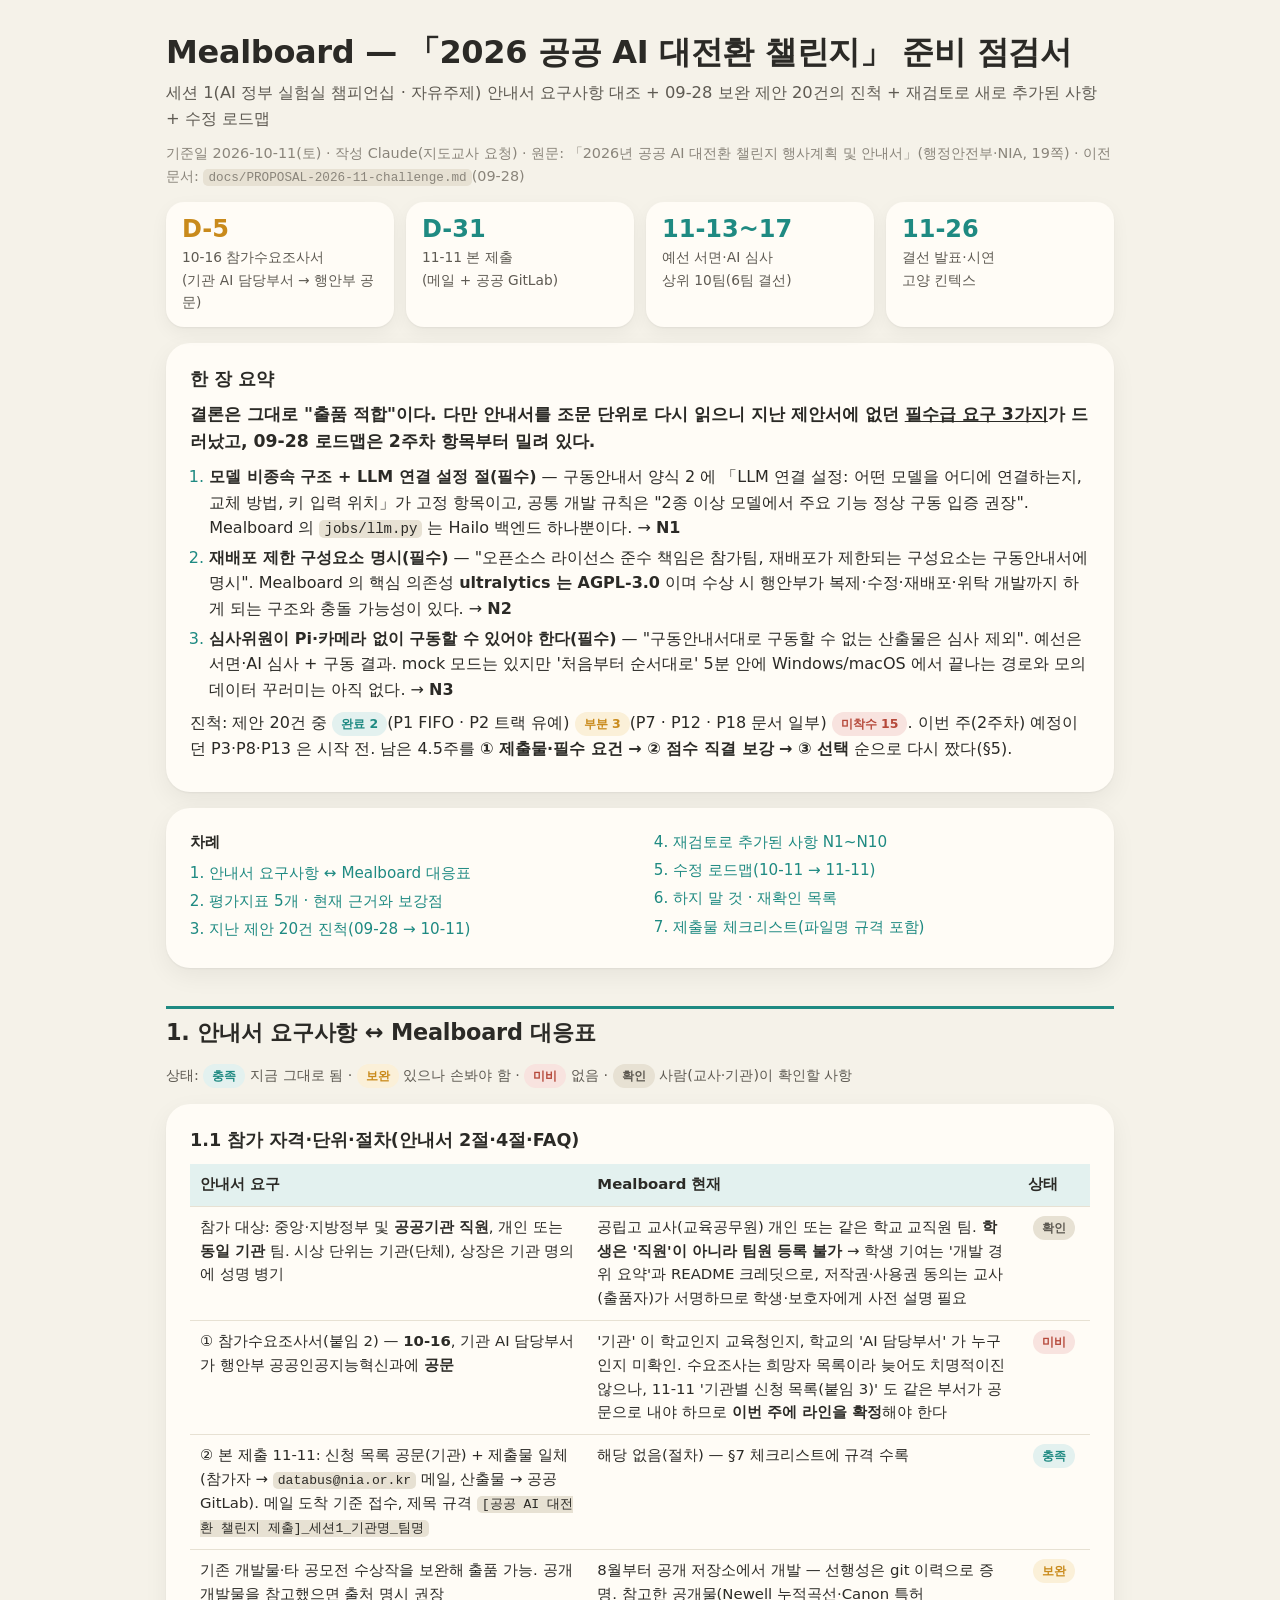
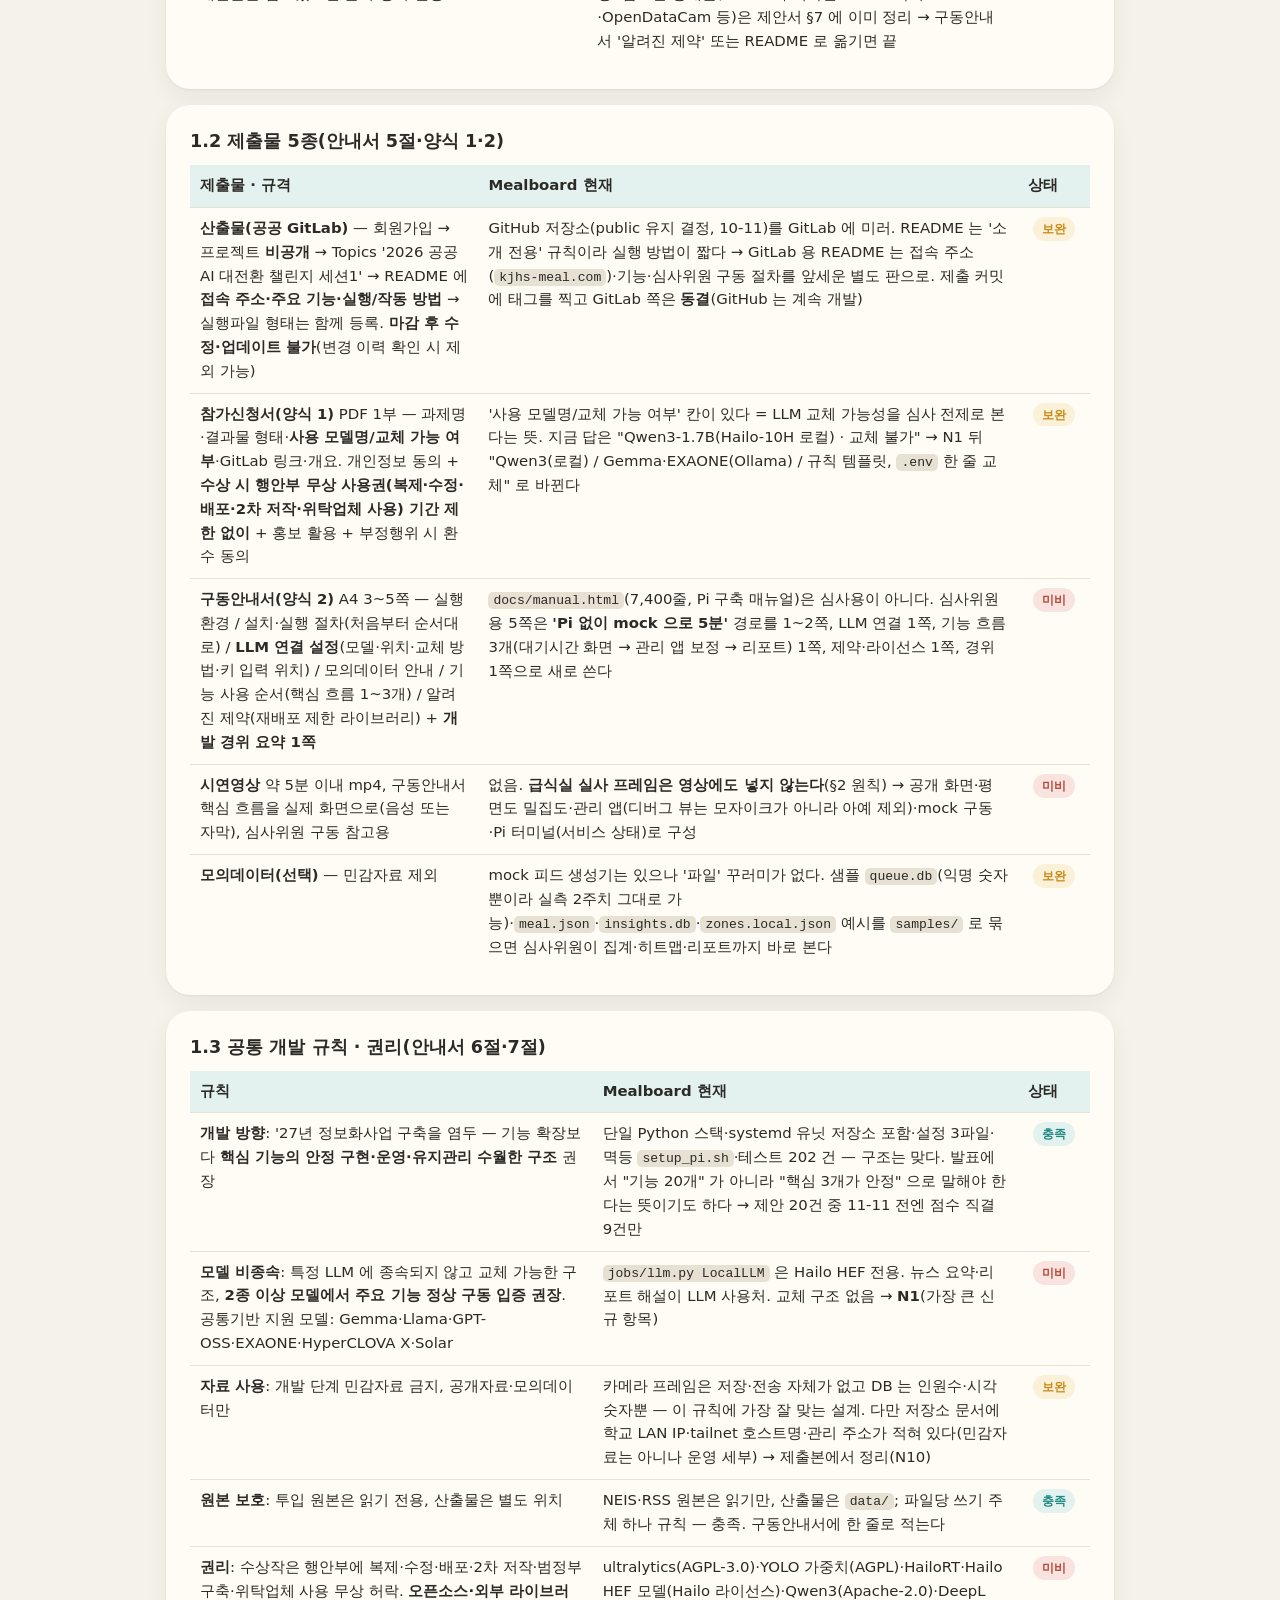
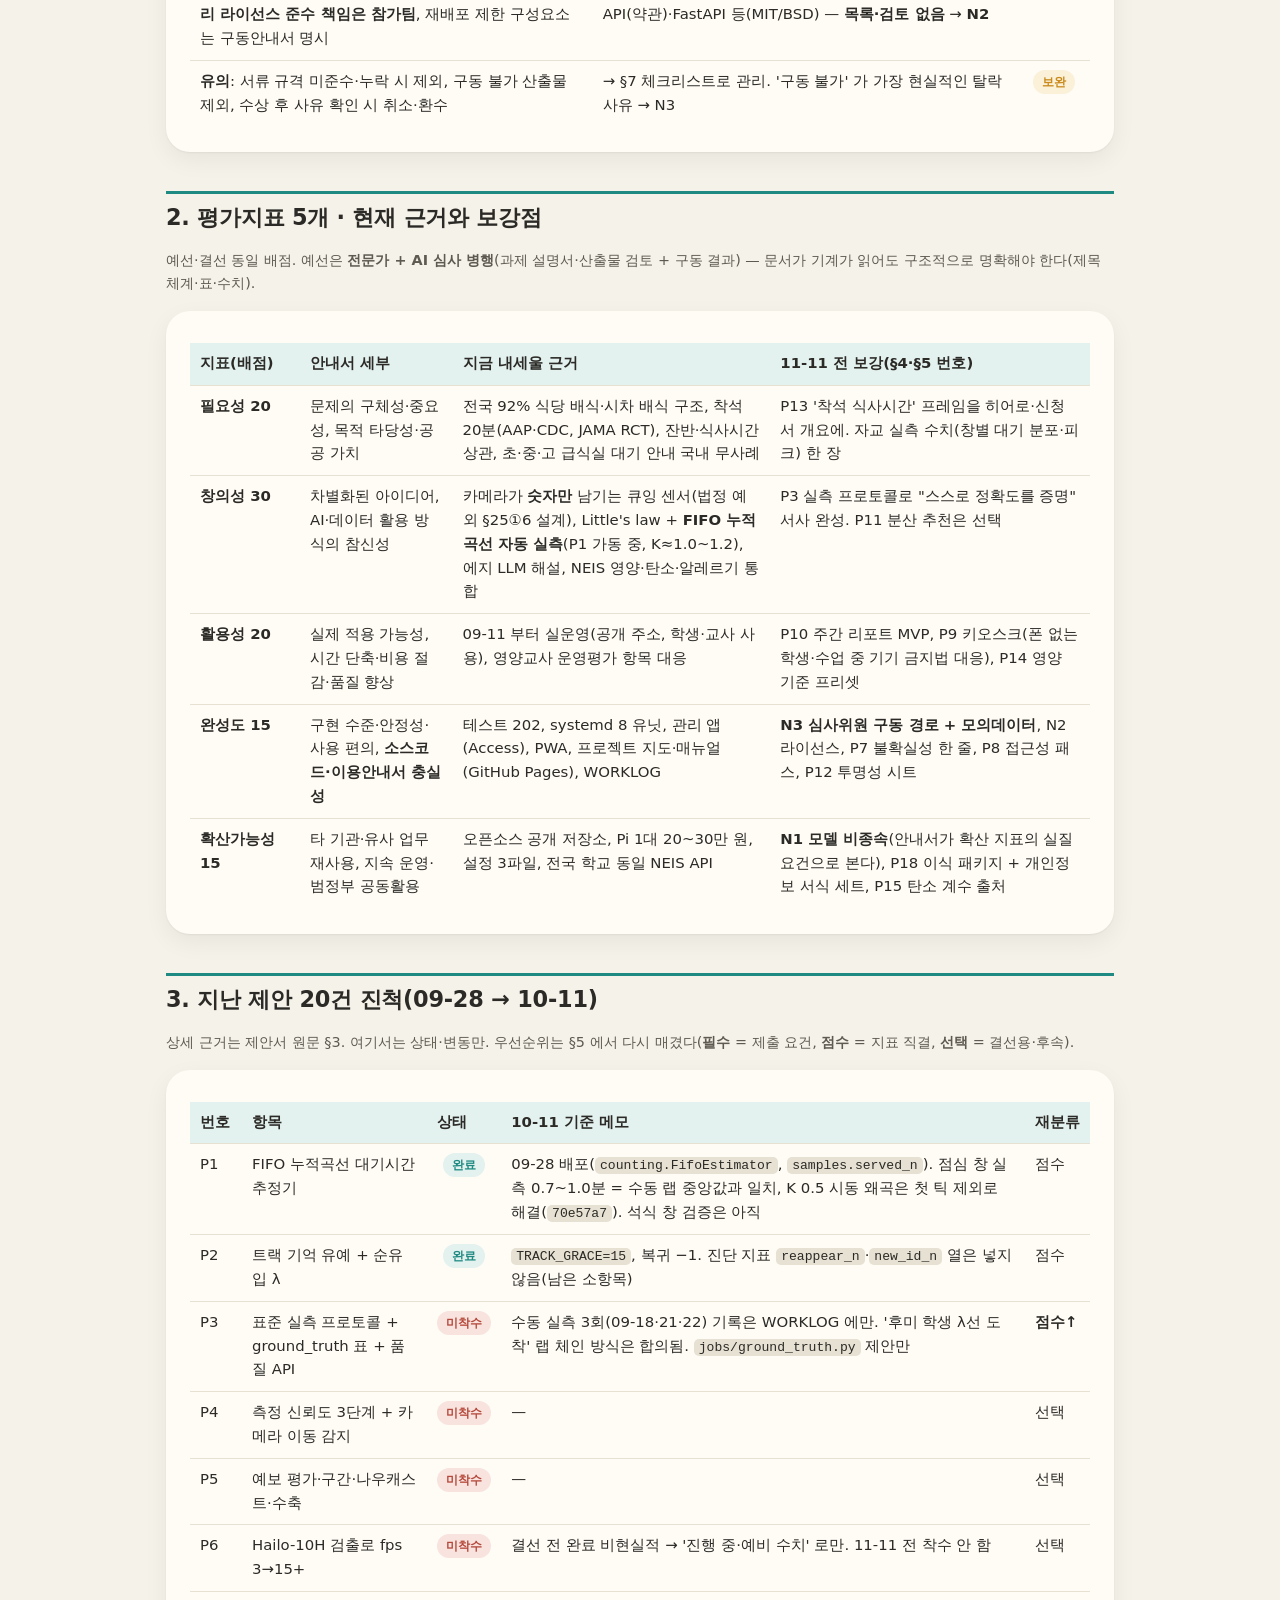
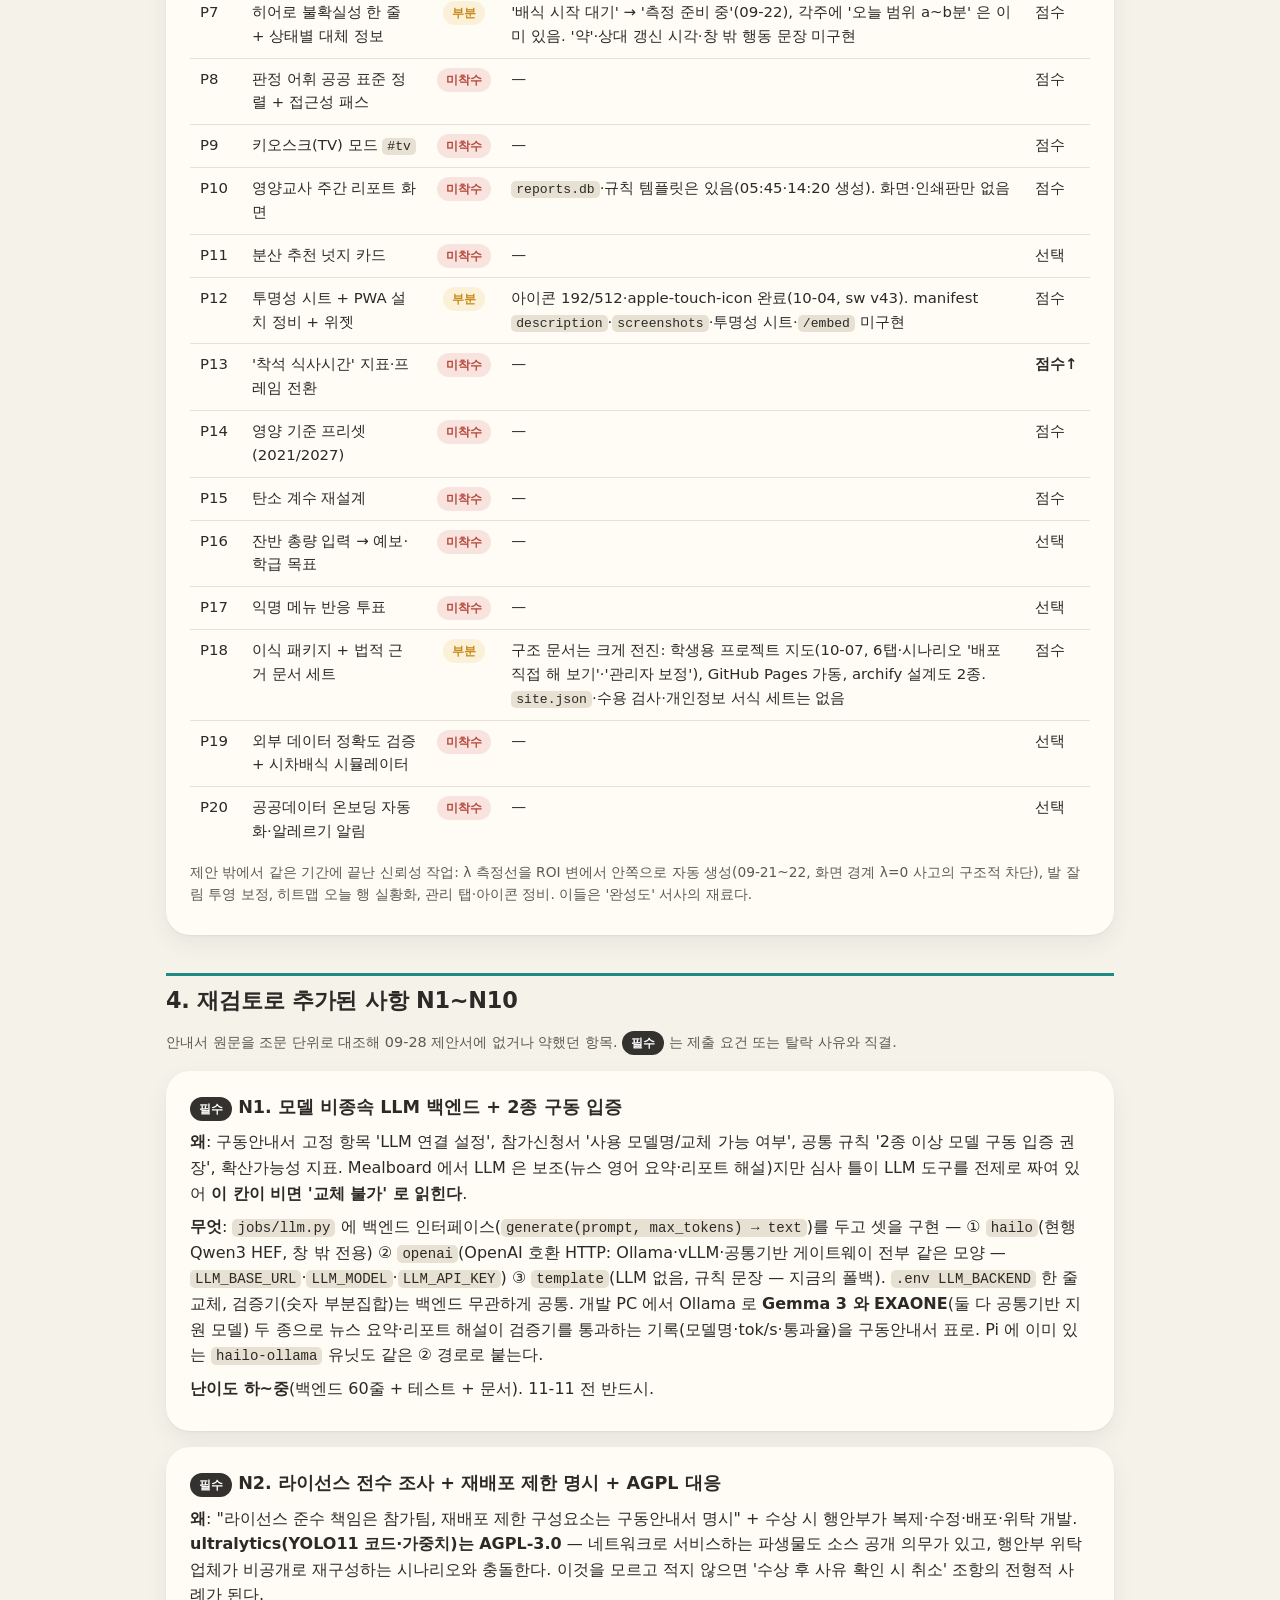
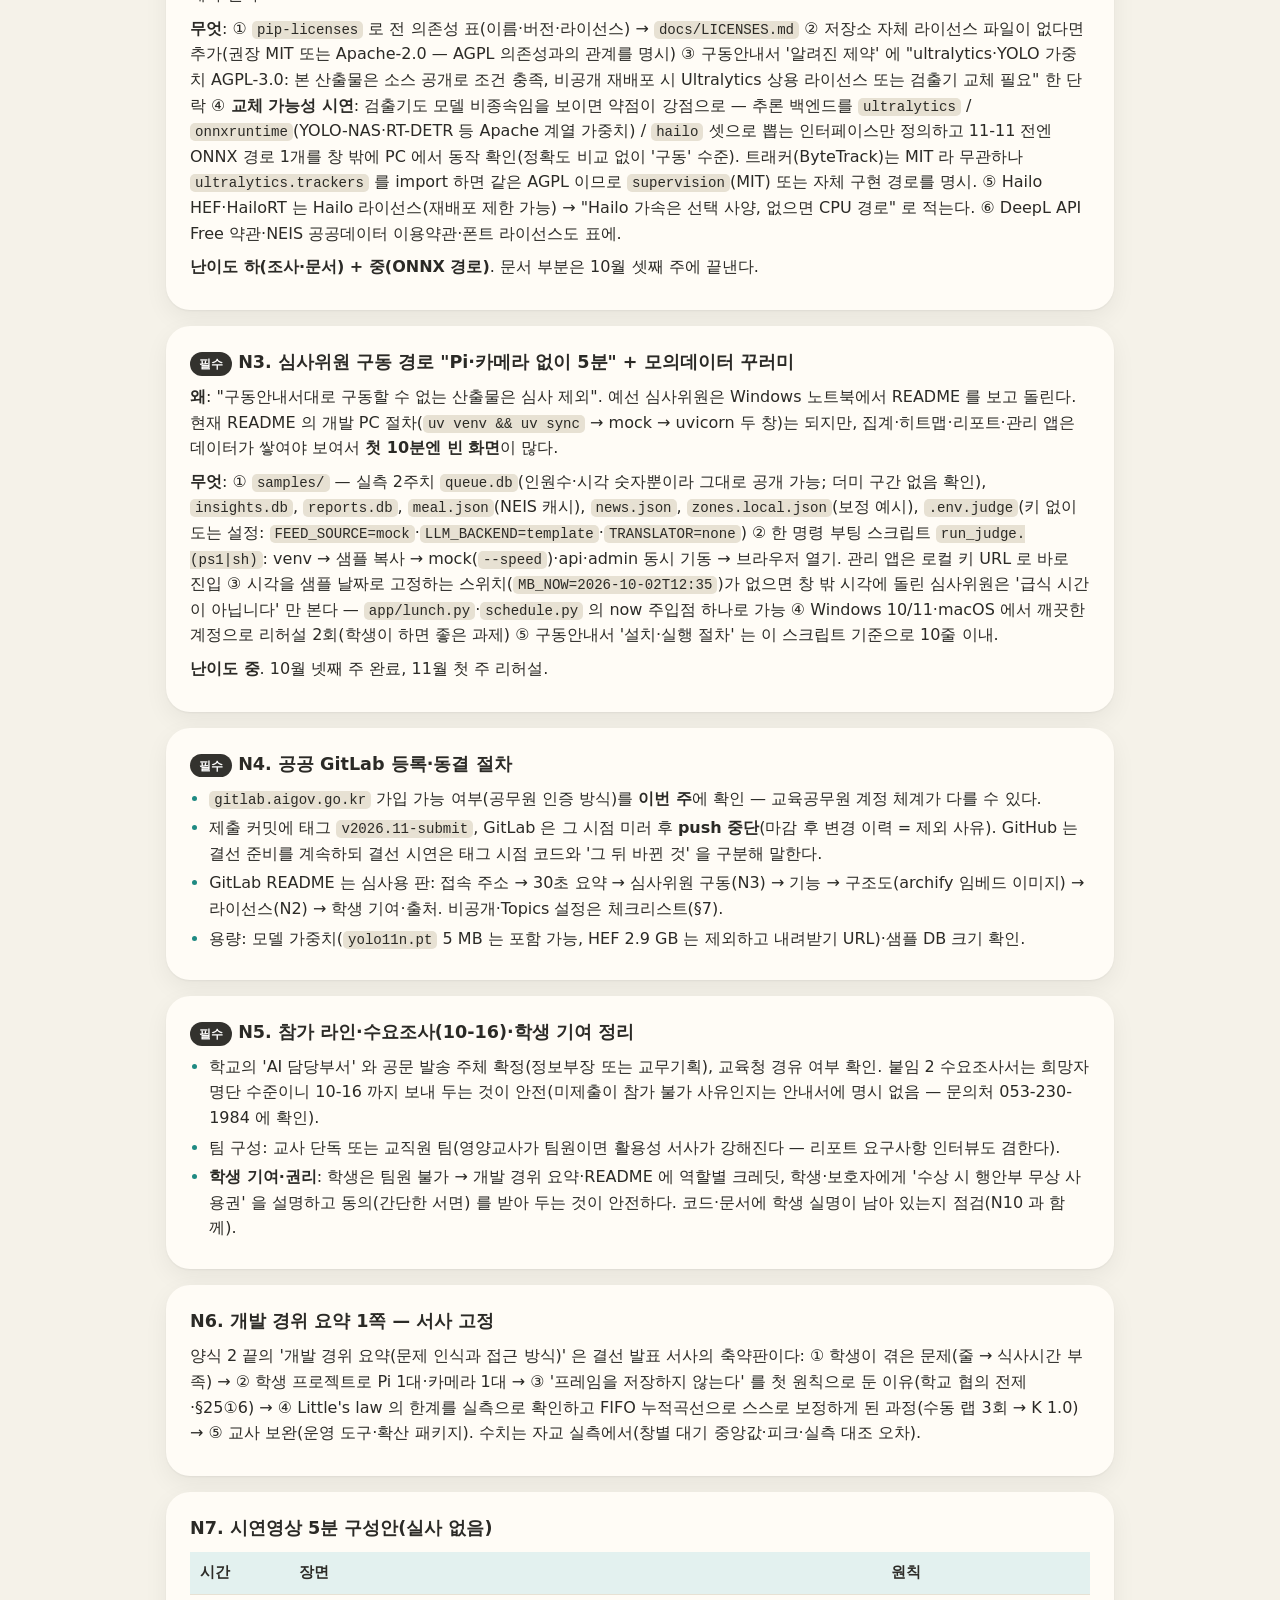
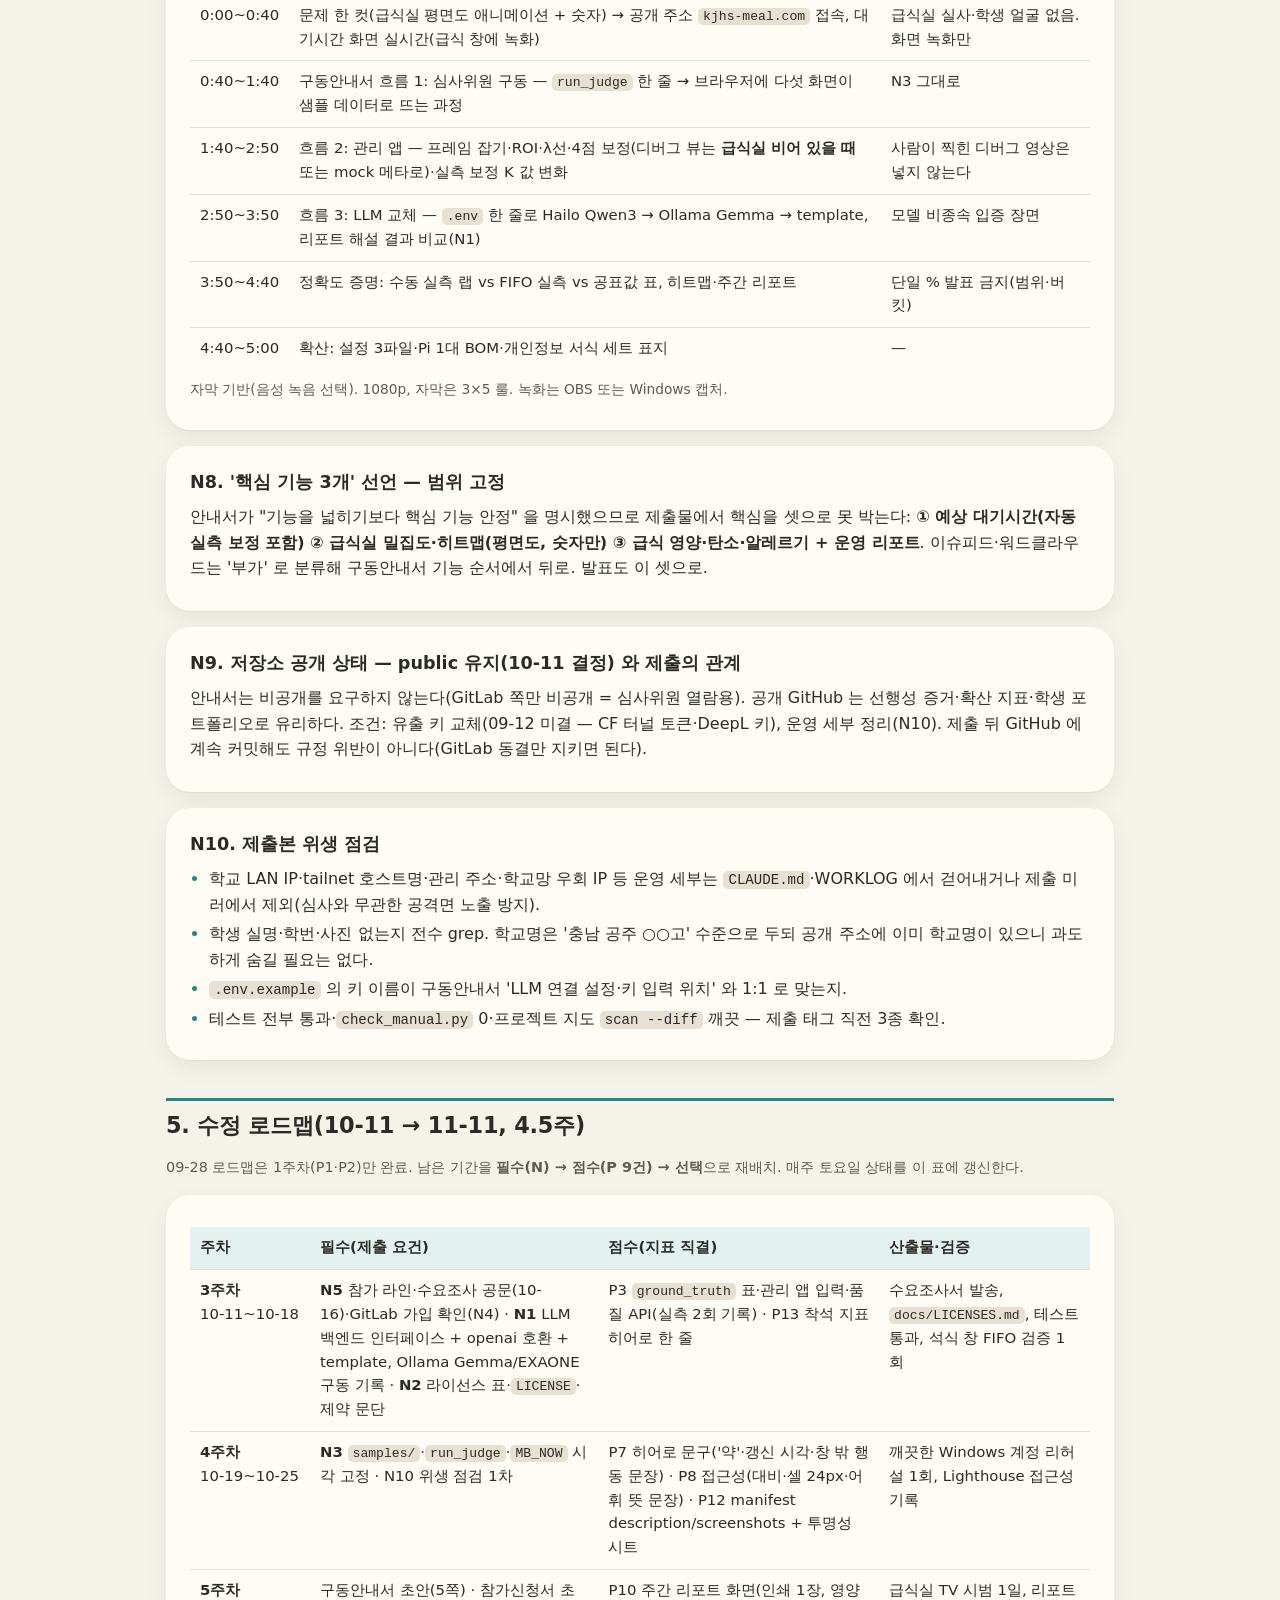
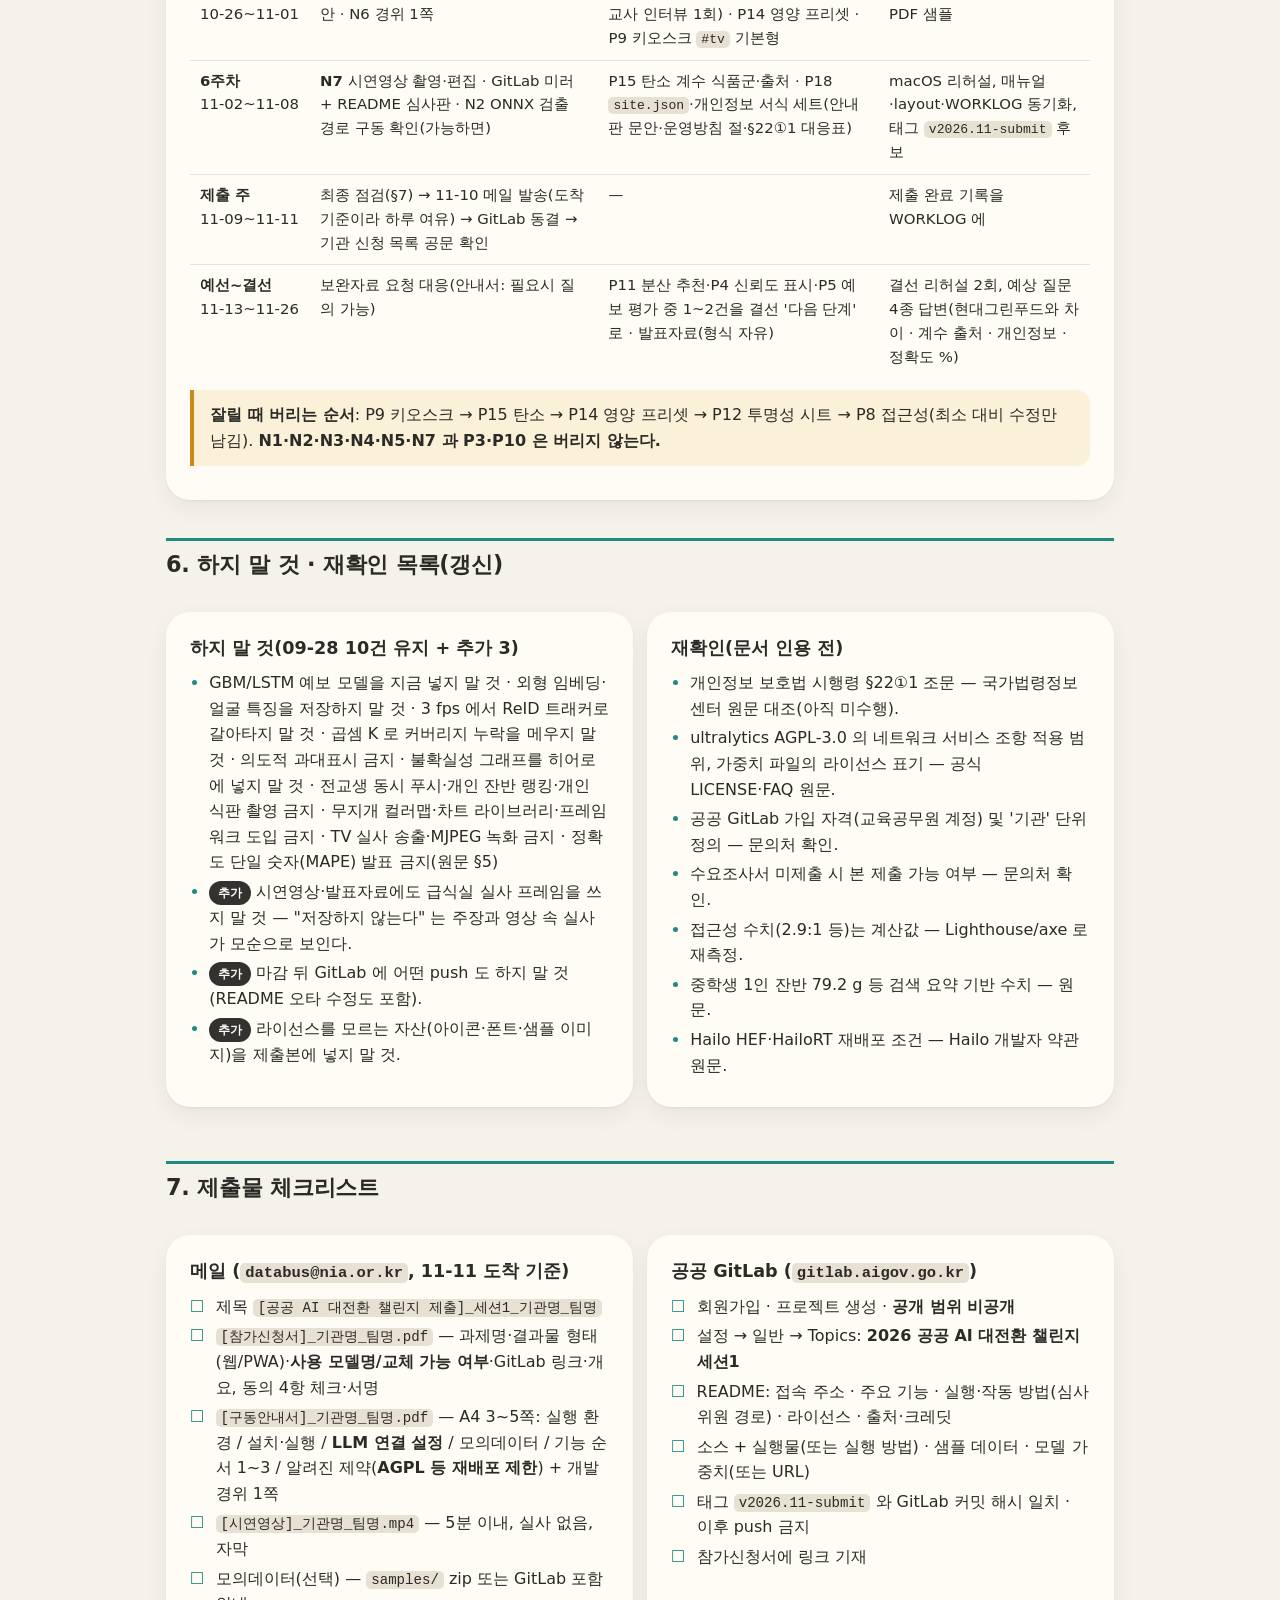
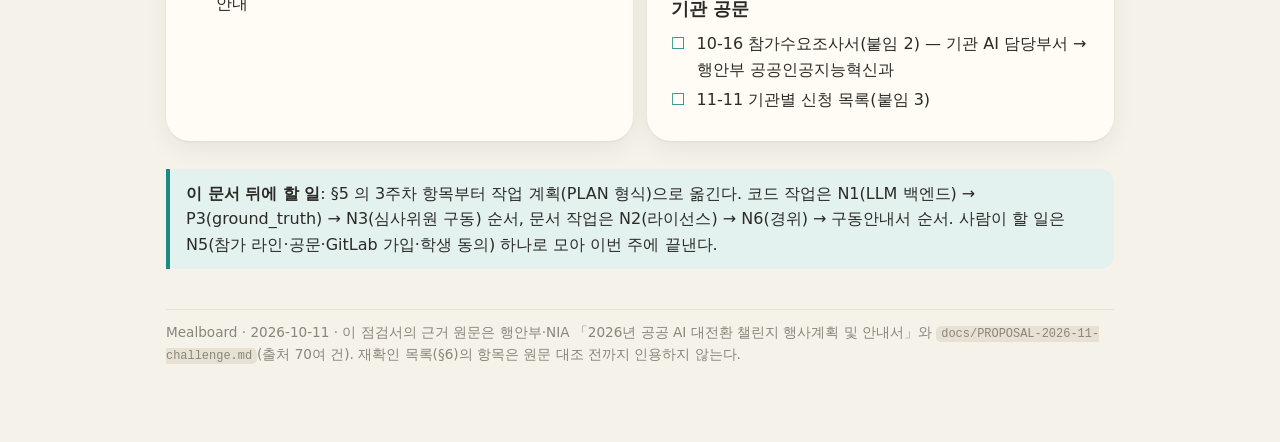
==== docs/CHALLENGE-2026-11-review.html @ 5fa31659 "docs: 챌린지 준비 점검서(HTML·PDF) — 안내서 재대조, 제안 20건 진척, 신규 필수 N1~N10, 수정 로드맵 Co-Authored-By: Claude Fable 5" ====
<!doctype html>
<html lang="ko">
<head>
<meta charset="utf-8">
<meta name="viewport" content="width=device-width, initial-scale=1">
<title>Mealboard 챌린지 준비 점검서</title>
<meta name="description" content="2026 공공 AI 대전환 챌린지(세션 1) 안내서 요구사항과 Mealboard 보완 제안 20건의 진척·추가 항목을 2026-10-11 기준으로 재정리한 점검서">
<style>
:root{
  --bg:#F5F2E9; --card:#FFFCF6; --ink:#2B2A26; --ink2:#5E5A52; --ink3:#8A857B;
  --teal:#1F8A82; --teal2:#E3F1EF; --amber:#C98A1B; --amber2:#FBF0D8; --red:#B5483A; --red2:#F8E3DF;
  --line:#E7E1D3; --charcoal:#33322E;
}
@media (prefers-color-scheme: dark){
  :root:not([data-theme="light"]){
    --bg:#1E1D1A; --card:#27261F; --ink:#EFEADF; --ink2:#C7C1B4; --ink3:#9A958A;
    --teal2:#1E3A37; --amber2:#3C3220; --red2:#3E2522; --line:#3A3830; --charcoal:#111;
  }
}
:root[data-theme="dark"]{
  --bg:#1E1D1A; --card:#27261F; --ink:#EFEADF; --ink2:#C7C1B4; --ink3:#9A958A;
  --teal2:#1E3A37; --amber2:#3C3220; --red2:#3E2522; --line:#3A3830; --charcoal:#111;
}
*{box-sizing:border-box}
html{font-size:16px}
body{margin:0;background:var(--bg);color:var(--ink);font-family:"Pretendard","Pretendard Variable","Malgun Gothic","Apple SD Gothic Neo","Noto Sans KR",system-ui,sans-serif;line-height:1.6;-webkit-font-smoothing:antialiased}
main{max-width:980px;margin:0 auto;padding:32px 16px 80px}
h1{font-size:2rem;line-height:1.25;margin:0 0 .4rem;letter-spacing:-.01em}
h2{font-size:1.4rem;margin:2.4rem 0 .8rem;padding-top:.4rem;border-top:3px solid var(--teal);letter-spacing:-.01em}
h3{font-size:1.1rem;margin:1.6rem 0 .5rem}
p{margin:.5rem 0}
.sub{color:var(--ink2);font-size:1.02rem}
.meta{color:var(--ink3);font-size:.9rem;margin-top:.6rem}
.card{background:var(--card);border-radius:24px;padding:22px 24px;margin:16px 0;box-shadow:0 1px 2px rgba(0,0,0,.05),0 8px 24px rgba(0,0,0,.06)}
.lead{font-size:1.08rem}
.kpis{display:grid;grid-template-columns:repeat(auto-fit,minmax(150px,1fr));gap:12px;margin:14px 0}
.kpi{background:var(--card);border-radius:18px;padding:14px 16px;box-shadow:0 1px 2px rgba(0,0,0,.05),0 6px 18px rgba(0,0,0,.05)}
.kpi b{display:block;font-size:1.5rem;line-height:1.1;color:var(--teal)}
.kpi span{display:block;color:var(--ink2);font-size:.86rem;margin-top:4px}
.kpi.warn b{color:var(--amber)} .kpi.bad b{color:var(--red)}
table{width:100%;border-collapse:collapse;font-size:.93rem;margin:10px 0 4px}
th,td{padding:9px 10px;border-bottom:1px solid var(--line);vertical-align:top;text-align:left}
th{background:var(--teal2);color:var(--ink);font-weight:700;white-space:nowrap}
tr:last-child td{border-bottom:none}
td.c{text-align:center;white-space:nowrap}
.tag{display:inline-block;padding:2px 9px;border-radius:999px;font-size:.78rem;font-weight:700;white-space:nowrap;line-height:1.6}
.ok{background:var(--teal2);color:var(--teal)} .mid{background:var(--amber2);color:var(--amber)} .no{background:var(--red2);color:var(--red)} .gray{background:var(--line);color:var(--ink2)}
.new{background:var(--charcoal);color:#fff}
ul,ol{margin:.4rem 0 .4rem 1.2rem;padding:0}
li{margin:.25rem 0}
li::marker{color:var(--teal)}
.note{color:var(--ink2);font-size:.9rem}
.box{border-left:4px solid var(--teal);background:var(--teal2);padding:12px 16px;border-radius:0 14px 14px 0;margin:12px 0}
.box.warn{border-color:var(--amber);background:var(--amber2)}
.box.bad{border-color:var(--red);background:var(--red2)}
code{font-family:ui-monospace,Consolas,"D2Coding",monospace;font-size:.88em;background:var(--line);padding:1px 5px;border-radius:5px}
.grid2{display:grid;grid-template-columns:1fr 1fr;gap:14px}
@media (max-width:700px){.grid2{grid-template-columns:1fr} html{font-size:15px} h1{font-size:1.6rem} .card{padding:18px 16px;border-radius:18px} th,td{padding:7px 6px}}
.toc{columns:2;column-gap:28px;font-size:.95rem}
.toc a{color:var(--teal);text-decoration:none}
.toc a:hover{text-decoration:underline}
.small{font-size:.86rem;color:var(--ink2)}
.chk{list-style:none;margin-left:0}
.chk li{padding-left:1.6em;position:relative}
.chk li::before{content:"☐";position:absolute;left:0;color:var(--teal);font-weight:700}
footer{margin-top:40px;color:var(--ink3);font-size:.85rem;border-top:1px solid var(--line);padding-top:12px}
@page{size:A4;margin:16mm 14mm}
@media print{
  :root{--bg:#fff;--card:#fff}
  body{background:#fff;color:#111}
  main{max-width:none;padding:0}
  .card,.kpi{box-shadow:none;border:1px solid #DDD} .kpi{break-inside:avoid}
  h2{break-after:avoid;margin-top:1.6rem}
  h3{break-after:avoid}
  table{break-inside:auto} tr{break-inside:avoid}
  .toc{display:none}
  a{color:inherit;text-decoration:none}
  .pb{break-before:page}
}
</style>
</head>
<body>
<main>

<header>
  <h1>Mealboard — 「2026 공공 AI 대전환 챌린지」 준비 점검서</h1>
  <p class="sub">세션 1(AI 정부 실험실 챔피언십 · 자유주제) 안내서 요구사항 대조 + 09-28 보완 제안 20건의 진척 + 재검토로 새로 추가된 사항 + 수정 로드맵</p>
  <p class="meta">기준일 2026-10-11(토) · 작성 Claude(지도교사 요청) · 원문: 「2026년 공공 AI 대전환 챌린지 행사계획 및 안내서」(행정안전부·NIA, 19쪽) · 이전 문서: <code>docs/PROPOSAL-2026-11-challenge.md</code>(09-28)</p>
</header>

<div class="kpis">
  <div class="kpi warn"><b>D-5</b><span>10-16 참가수요조사서<br>(기관 AI 담당부서 → 행안부 공문)</span></div>
  <div class="kpi"><b>D-31</b><span>11-11 본 제출<br>(메일 + 공공 GitLab)</span></div>
  <div class="kpi"><b>11-13~17</b><span>예선 서면·AI 심사<br>상위 10팀(6팀 결선)</span></div>
  <div class="kpi"><b>11-26</b><span>결선 발표·시연<br>고양 킨텍스</span></div>
</div>

<section class="card">
  <h3 style="margin-top:0">한 장 요약</h3>
  <p class="lead"><b>결론은 그대로 "출품 적합"이다. 다만 안내서를 조문 단위로 다시 읽으니 지난 제안서에 없던 <u>필수급 요구 3가지</u>가 드러났고, 09-28 로드맵은 2주차 항목부터 밀려 있다.</b></p>
  <ol>
    <li><b>모델 비종속 구조 + LLM 연결 설정 절(필수)</b> — 구동안내서 양식 2 에 「LLM 연결 설정: 어떤 모델을 어디에 연결하는지, 교체 방법, 키 입력 위치」가 고정 항목이고, 공통 개발 규칙은 "2종 이상 모델에서 주요 기능 정상 구동 입증 권장". Mealboard 의 <code>jobs/llm.py</code> 는 Hailo 백엔드 하나뿐이다. → <b>N1</b></li>
    <li><b>재배포 제한 구성요소 명시(필수)</b> — "오픈소스 라이선스 준수 책임은 참가팀, 재배포가 제한되는 구성요소는 구동안내서에 명시". Mealboard 의 핵심 의존성 <b>ultralytics 는 AGPL-3.0</b> 이며 수상 시 행안부가 복제·수정·재배포·위탁 개발까지 하게 되는 구조와 충돌 가능성이 있다. → <b>N2</b></li>
    <li><b>심사위원이 Pi·카메라 없이 구동할 수 있어야 한다(필수)</b> — "구동안내서대로 구동할 수 없는 산출물은 심사 제외". 예선은 서면·AI 심사 + 구동 결과. mock 모드는 있지만 '처음부터 순서대로' 5분 안에 Windows/macOS 에서 끝나는 경로와 모의데이터 꾸러미는 아직 없다. → <b>N3</b></li>
  </ol>
  <p>진척: 제안 20건 중 <span class="tag ok">완료 2</span>(P1 FIFO · P2 트랙 유예) <span class="tag mid">부분 3</span>(P7 · P12 · P18 문서 일부) <span class="tag no">미착수 15</span>. 이번 주(2주차) 예정이던 P3·P8·P13 은 시작 전. 남은 4.5주를 <b>① 제출물·필수 요건 → ② 점수 직결 보강 → ③ 선택</b> 순으로 다시 짰다(§5).</p>
</section>

<nav class="toc card">
  <b>차례</b>
  <ol>
    <li><a href="#s1">안내서 요구사항 ↔ Mealboard 대응표</a></li>
    <li><a href="#s2">평가지표 5개 · 현재 근거와 보강점</a></li>
    <li><a href="#s3">지난 제안 20건 진척(09-28 → 10-11)</a></li>
    <li><a href="#s4">재검토로 추가된 사항 N1~N10</a></li>
    <li><a href="#s5">수정 로드맵(10-11 → 11-11)</a></li>
    <li><a href="#s6">하지 말 것 · 재확인 목록</a></li>
    <li><a href="#s7">제출물 체크리스트(파일명 규격 포함)</a></li>
  </ol>
</nav>

<!-- ============ 1 ============ -->
<h2 id="s1">1. 안내서 요구사항 ↔ Mealboard 대응표</h2>
<p class="note">상태: <span class="tag ok">충족</span> 지금 그대로 됨 · <span class="tag mid">보완</span> 있으나 손봐야 함 · <span class="tag no">미비</span> 없음 · <span class="tag gray">확인</span> 사람(교사·기관)이 확인할 사항</p>

<div class="card">
<h3 style="margin-top:0">1.1 참가 자격·단위·절차(안내서 2절·4절·FAQ)</h3>
<table>
<thead><tr><th>안내서 요구</th><th>Mealboard 현재</th><th style="width:72px">상태</th></tr></thead>
<tbody>
<tr><td>참가 대상: 중앙·지방정부 및 <b>공공기관 직원</b>, 개인 또는 <b>동일 기관</b> 팀. 시상 단위는 기관(단체), 상장은 기관 명의에 성명 병기</td><td>공립고 교사(교육공무원) 개인 또는 같은 학교 교직원 팀. <b>학생은 '직원'이 아니라 팀원 등록 불가</b> → 학생 기여는 '개발 경위 요약'과 README 크레딧으로, 저작권·사용권 동의는 교사(출품자)가 서명하므로 학생·보호자에게 사전 설명 필요</td><td class="c"><span class="tag gray">확인</span></td></tr>
<tr><td>① 참가수요조사서(붙임 2) — <b>10-16</b>, 기관 AI 담당부서가 행안부 공공인공지능혁신과에 <b>공문</b></td><td>'기관' 이 학교인지 교육청인지, 학교의 'AI 담당부서' 가 누구인지 미확인. 수요조사는 희망자 목록이라 늦어도 치명적이진 않으나, 11-11 '기관별 신청 목록(붙임 3)' 도 같은 부서가 공문으로 내야 하므로 <b>이번 주에 라인을 확정</b>해야 한다</td><td class="c"><span class="tag no">미비</span></td></tr>
<tr><td>② 본 제출 11-11: 신청 목록 공문(기관) + 제출물 일체(참가자 → <code>databus@nia.or.kr</code> 메일, 산출물 → 공공 GitLab). 메일 도착 기준 접수, 제목 규격 <code>[공공 AI 대전환 챌린지 제출]_세션1_기관명_팀명</code></td><td>해당 없음(절차) — §7 체크리스트에 규격 수록</td><td class="c"><span class="tag ok">충족</span></td></tr>
<tr><td>기존 개발물·타 공모전 수상작을 보완해 출품 가능. 공개 개발물을 참고했으면 출처 명시 권장</td><td>8월부터 공개 저장소에서 개발 — 선행성은 git 이력으로 증명. 참고한 공개물(Newell 누적곡선·Canon 특허·OpenDataCam 등)은 제안서 §7 에 이미 정리 → 구동안내서 '알려진 제약' 또는 README 로 옮기면 끝</td><td class="c"><span class="tag mid">보완</span></td></tr>
</tbody></table>
</div>

<div class="card">
<h3 style="margin-top:0">1.2 제출물 5종(안내서 5절·양식 1·2)</h3>
<table>
<thead><tr><th>제출물 · 규격</th><th>Mealboard 현재</th><th style="width:72px">상태</th></tr></thead>
<tbody>
<tr><td><b>산출물(공공 GitLab)</b> — 회원가입 → 프로젝트 <b>비공개</b> → Topics '2026 공공 AI 대전환 챌린지 세션1' → README 에 <b>접속 주소·주요 기능·실행/작동 방법</b> → 실행파일 형태는 함께 등록. <b>마감 후 수정·업데이트 불가</b>(변경 이력 확인 시 제외 가능)</td><td>GitHub 저장소(public 유지 결정, 10-11)를 GitLab 에 미러. README 는 '소개 전용' 규칙이라 실행 방법이 짧다 → GitLab 용 README 는 접속 주소(<code>kjhs-meal.com</code>)·기능·심사위원 구동 절차를 앞세운 별도 판으로. 제출 커밋에 태그를 찍고 GitLab 쪽은 <b>동결</b>(GitHub 는 계속 개발)</td><td class="c"><span class="tag mid">보완</span></td></tr>
<tr><td><b>참가신청서(양식 1)</b> PDF 1부 — 과제명·결과물 형태·<b>사용 모델명/교체 가능 여부</b>·GitLab 링크·개요. 개인정보 동의 + <b>수상 시 행안부 무상 사용권(복제·수정·배포·2차 저작·위탁업체 사용) 기간 제한 없이</b> + 홍보 활용 + 부정행위 시 환수 동의</td><td>'사용 모델명/교체 가능 여부' 칸이 있다 = LLM 교체 가능성을 심사 전제로 본다는 뜻. 지금 답은 "Qwen3-1.7B(Hailo-10H 로컬) · 교체 불가" → N1 뒤 "Qwen3(로컬) / Gemma·EXAONE(Ollama) / 규칙 템플릿, <code>.env</code> 한 줄 교체" 로 바뀐다</td><td class="c"><span class="tag mid">보완</span></td></tr>
<tr><td><b>구동안내서(양식 2)</b> A4 3~5쪽 — 실행 환경 / 설치·실행 절차(처음부터 순서대로) / <b>LLM 연결 설정</b>(모델·위치·교체 방법·키 입력 위치) / 모의데이터 안내 / 기능 사용 순서(핵심 흐름 1~3개) / 알려진 제약(재배포 제한 라이브러리) + <b>개발 경위 요약 1쪽</b></td><td><code>docs/manual.html</code>(7,400줄, Pi 구축 매뉴얼)은 심사용이 아니다. 심사위원용 5쪽은 <b>'Pi 없이 mock 으로 5분'</b> 경로를 1~2쪽, LLM 연결 1쪽, 기능 흐름 3개(대기시간 화면 → 관리 앱 보정 → 리포트) 1쪽, 제약·라이선스 1쪽, 경위 1쪽으로 새로 쓴다</td><td class="c"><span class="tag no">미비</span></td></tr>
<tr><td><b>시연영상</b> 약 5분 이내 mp4, 구동안내서 핵심 흐름을 실제 화면으로(음성 또는 자막), 심사위원 구동 참고용</td><td>없음. <b>급식실 실사 프레임은 영상에도 넣지 않는다</b>(§2 원칙) → 공개 화면·평면도 밀집도·관리 앱(디버그 뷰는 모자이크가 아니라 아예 제외)·mock 구동·Pi 터미널(서비스 상태)로 구성</td><td class="c"><span class="tag no">미비</span></td></tr>
<tr><td><b>모의데이터(선택)</b> — 민감자료 제외</td><td>mock 피드 생성기는 있으나 '파일' 꾸러미가 없다. 샘플 <code>queue.db</code>(익명 숫자뿐이라 실측 2주치 그대로 가능)·<code>meal.json</code>·<code>insights.db</code>·<code>zones.local.json</code> 예시를 <code>samples/</code> 로 묶으면 심사위원이 집계·히트맵·리포트까지 바로 본다</td><td class="c"><span class="tag mid">보완</span></td></tr>
</tbody></table>
</div>

<div class="card">
<h3 style="margin-top:0">1.3 공통 개발 규칙 · 권리(안내서 6절·7절)</h3>
<table>
<thead><tr><th>규칙</th><th>Mealboard 현재</th><th style="width:72px">상태</th></tr></thead>
<tbody>
<tr><td><b>개발 방향</b>: '27년 정보화사업 구축을 염두 — 기능 확장보다 <b>핵심 기능의 안정 구현·운영·유지관리 수월한 구조</b> 권장</td><td>단일 Python 스택·systemd 유닛 저장소 포함·설정 3파일·멱등 <code>setup_pi.sh</code>·테스트 202 건 — 구조는 맞다. 발표에서 "기능 20개" 가 아니라 "핵심 3개가 안정" 으로 말해야 한다는 뜻이기도 하다 → 제안 20건 중 11-11 전엔 점수 직결 9건만</td><td class="c"><span class="tag ok">충족</span></td></tr>
<tr><td><b>모델 비종속</b>: 특정 LLM 에 종속되지 않고 교체 가능한 구조, <b>2종 이상 모델에서 주요 기능 정상 구동 입증 권장</b>. 공통기반 지원 모델: Gemma·Llama·GPT-OSS·EXAONE·HyperCLOVA X·Solar</td><td><code>jobs/llm.py LocalLLM</code> 은 Hailo HEF 전용. 뉴스 요약·리포트 해설이 LLM 사용처. 교체 구조 없음 → <b>N1</b>(가장 큰 신규 항목)</td><td class="c"><span class="tag no">미비</span></td></tr>
<tr><td><b>자료 사용</b>: 개발 단계 민감자료 금지, 공개자료·모의데이터만</td><td>카메라 프레임은 저장·전송 자체가 없고 DB 는 인원수·시각 숫자뿐 — 이 규칙에 가장 잘 맞는 설계. 다만 저장소 문서에 학교 LAN IP·tailnet 호스트명·관리 주소가 적혀 있다(민감자료는 아니나 운영 세부) → 제출본에서 정리(N10)</td><td class="c"><span class="tag mid">보완</span></td></tr>
<tr><td><b>원본 보호</b>: 투입 원본은 읽기 전용, 산출물은 별도 위치</td><td>NEIS·RSS 원본은 읽기만, 산출물은 <code>data/</code>; 파일당 쓰기 주체 하나 규칙 — 충족. 구동안내서에 한 줄로 적는다</td><td class="c"><span class="tag ok">충족</span></td></tr>
<tr><td><b>권리</b>: 수상작은 행안부에 복제·수정·배포·2차 저작·범정부 구축·위탁업체 사용 무상 허락. <b>오픈소스·외부 라이브러리 라이선스 준수 책임은 참가팀</b>, 재배포 제한 구성요소는 구동안내서 명시</td><td>ultralytics(AGPL-3.0)·YOLO 가중치(AGPL)·HailoRT·Hailo HEF 모델(Hailo 라이선스)·Qwen3(Apache-2.0)·DeepL API(약관)·FastAPI 등(MIT/BSD) — <b>목록·검토 없음</b> → <b>N2</b></td><td class="c"><span class="tag no">미비</span></td></tr>
<tr><td><b>유의</b>: 서류 규격 미준수·누락 시 제외, 구동 불가 산출물 제외, 수상 후 사유 확인 시 취소·환수</td><td>→ §7 체크리스트로 관리. '구동 불가' 가 가장 현실적인 탈락 사유 → N3</td><td class="c"><span class="tag mid">보완</span></td></tr>
</tbody></table>
</div>

<!-- ============ 2 ============ -->
<h2 id="s2">2. 평가지표 5개 · 현재 근거와 보강점</h2>
<p class="note">예선·결선 동일 배점. 예선은 <b>전문가 + AI 심사 병행</b>(과제 설명서·산출물 검토 + 구동 결과) — 문서가 기계가 읽어도 구조적으로 명확해야 한다(제목 체계·표·수치).</p>
<div class="card">
<table>
<thead><tr><th style="width:110px">지표(배점)</th><th>안내서 세부</th><th>지금 내세울 근거</th><th>11-11 전 보강(§4·§5 번호)</th></tr></thead>
<tbody>
<tr><td><b>필요성 20</b></td><td>문제의 구체성·중요성, 목적 타당성·공공 가치</td><td>전국 92% 식당 배식·시차 배식 구조, 착석 20분(AAP·CDC, JAMA RCT), 잔반·식사시간 상관, 초·중·고 급식실 대기 안내 국내 무사례</td><td>P13 '착석 식사시간' 프레임을 히어로·신청서 개요에. 자교 실측 수치(창별 대기 분포·피크) 한 장</td></tr>
<tr><td><b>창의성 30</b></td><td>차별화된 아이디어, AI·데이터 활용 방식의 참신성</td><td>카메라가 <b>숫자만</b> 남기는 큐잉 센서(법정 예외 §25①6 설계), Little's law + <b>FIFO 누적곡선 자동 실측</b>(P1 가동 중, K≈1.0~1.2), 에지 LLM 해설, NEIS 영양·탄소·알레르기 통합</td><td>P3 실측 프로토콜로 "스스로 정확도를 증명" 서사 완성. P11 분산 추천은 선택</td></tr>
<tr><td><b>활용성 20</b></td><td>실제 적용 가능성, 시간 단축·비용 절감·품질 향상</td><td>09-11 부터 실운영(공개 주소, 학생·교사 사용), 영양교사 운영평가 항목 대응</td><td>P10 주간 리포트 MVP, P9 키오스크(폰 없는 학생·수업 중 기기 금지법 대응), P14 영양 기준 프리셋</td></tr>
<tr><td><b>완성도 15</b></td><td>구현 수준·안정성·사용 편의, <b>소스코드·이용안내서 충실성</b></td><td>테스트 202, systemd 8 유닛, 관리 앱(Access), PWA, 프로젝트 지도·매뉴얼(GitHub Pages), WORKLOG</td><td><b>N3 심사위원 구동 경로 + 모의데이터</b>, N2 라이선스, P7 불확실성 한 줄, P8 접근성 패스, P12 투명성 시트</td></tr>
<tr><td><b>확산가능성 15</b></td><td>타 기관·유사 업무 재사용, 지속 운영·범정부 공동활용</td><td>오픈소스 공개 저장소, Pi 1대 20~30만 원, 설정 3파일, 전국 학교 동일 NEIS API</td><td><b>N1 모델 비종속</b>(안내서가 확산 지표의 실질 요건으로 본다), P18 이식 패키지 + 개인정보 서식 세트, P15 탄소 계수 출처</td></tr>
</tbody></table>
</div>

<!-- ============ 3 ============ -->
<h2 id="s3" class="pb">3. 지난 제안 20건 진척(09-28 → 10-11)</h2>
<p class="note">상세 근거는 제안서 원문 §3. 여기서는 상태·변동만. 우선순위는 §5 에서 다시 매겼다(<b>필수</b> = 제출 요건, <b>점수</b> = 지표 직결, <b>선택</b> = 결선용·후속).</p>
<div class="card">
<table>
<thead><tr><th style="width:52px">번호</th><th>항목</th><th style="width:72px">상태</th><th>10-11 기준 메모</th><th style="width:60px">재분류</th></tr></thead>
<tbody>
<tr><td>P1</td><td>FIFO 누적곡선 대기시간 추정기</td><td class="c"><span class="tag ok">완료</span></td><td>09-28 배포(<code>counting.FifoEstimator</code>, <code>samples.served_n</code>). 점심 창 실측 0.7~1.0분 = 수동 랩 중앙값과 일치, K 0.5 시동 왜곡은 첫 틱 제외로 해결(<code>70e57a7</code>). 석식 창 검증은 아직</td><td>점수</td></tr>
<tr><td>P2</td><td>트랙 기억 유예 + 순유입 λ</td><td class="c"><span class="tag ok">완료</span></td><td><code>TRACK_GRACE=15</code>, 복귀 −1. 진단 지표 <code>reappear_n</code>·<code>new_id_n</code> 열은 넣지 않음(남은 소항목)</td><td>점수</td></tr>
<tr><td>P3</td><td>표준 실측 프로토콜 + ground_truth 표 + 품질 API</td><td class="c"><span class="tag no">미착수</span></td><td>수동 실측 3회(09-18·21·22) 기록은 WORKLOG 에만. '후미 학생 λ선 도착' 랩 체인 방식은 합의됨. <code>jobs/ground_truth.py</code> 제안만</td><td><b>점수↑</b></td></tr>
<tr><td>P4</td><td>측정 신뢰도 3단계 + 카메라 이동 감지</td><td class="c"><span class="tag no">미착수</span></td><td>—</td><td>선택</td></tr>
<tr><td>P5</td><td>예보 평가·구간·나우캐스트·수축</td><td class="c"><span class="tag no">미착수</span></td><td>—</td><td>선택</td></tr>
<tr><td>P6</td><td>Hailo-10H 검출로 fps 3→15+</td><td class="c"><span class="tag no">미착수</span></td><td>결선 전 완료 비현실적 → '진행 중·예비 수치' 로만. 11-11 전 착수 안 함</td><td>선택</td></tr>
<tr><td>P7</td><td>히어로 불확실성 한 줄 + 상태별 대체 정보</td><td class="c"><span class="tag mid">부분</span></td><td>'배식 시작 대기' → '측정 준비 중'(09-22), 각주에 '오늘 범위 a~b분' 은 이미 있음. '약'·상대 갱신 시각·창 밖 행동 문장 미구현</td><td>점수</td></tr>
<tr><td>P8</td><td>판정 어휘 공공 표준 정렬 + 접근성 패스</td><td class="c"><span class="tag no">미착수</span></td><td>—</td><td>점수</td></tr>
<tr><td>P9</td><td>키오스크(TV) 모드 <code>#tv</code></td><td class="c"><span class="tag no">미착수</span></td><td>—</td><td>점수</td></tr>
<tr><td>P10</td><td>영양교사 주간 리포트 화면</td><td class="c"><span class="tag no">미착수</span></td><td><code>reports.db</code>·규칙 템플릿은 있음(05:45·14:20 생성). 화면·인쇄판만 없음</td><td>점수</td></tr>
<tr><td>P11</td><td>분산 추천 넛지 카드</td><td class="c"><span class="tag no">미착수</span></td><td>—</td><td>선택</td></tr>
<tr><td>P12</td><td>투명성 시트 + PWA 설치 정비 + 위젯</td><td class="c"><span class="tag mid">부분</span></td><td>아이콘 192/512·apple-touch-icon 완료(10-04, sw v43). manifest <code>description</code>·<code>screenshots</code>·투명성 시트·<code>/embed</code> 미구현</td><td>점수</td></tr>
<tr><td>P13</td><td>'착석 식사시간' 지표·프레임 전환</td><td class="c"><span class="tag no">미착수</span></td><td>—</td><td><b>점수↑</b></td></tr>
<tr><td>P14</td><td>영양 기준 프리셋(2021/2027)</td><td class="c"><span class="tag no">미착수</span></td><td>—</td><td>점수</td></tr>
<tr><td>P15</td><td>탄소 계수 재설계</td><td class="c"><span class="tag no">미착수</span></td><td>—</td><td>점수</td></tr>
<tr><td>P16</td><td>잔반 총량 입력 → 예보·학급 목표</td><td class="c"><span class="tag no">미착수</span></td><td>—</td><td>선택</td></tr>
<tr><td>P17</td><td>익명 메뉴 반응 투표</td><td class="c"><span class="tag no">미착수</span></td><td>—</td><td>선택</td></tr>
<tr><td>P18</td><td>이식 패키지 + 법적 근거 문서 세트</td><td class="c"><span class="tag mid">부분</span></td><td>구조 문서는 크게 전진: 학생용 프로젝트 지도(10-07, 6탭·시나리오 '배포 직접 해 보기'·'관리자 보정'), GitHub Pages 가동, archify 설계도 2종. <code>site.json</code>·수용 검사·개인정보 서식 세트는 없음</td><td>점수</td></tr>
<tr><td>P19</td><td>외부 데이터 정확도 검증 + 시차배식 시뮬레이터</td><td class="c"><span class="tag no">미착수</span></td><td>—</td><td>선택</td></tr>
<tr><td>P20</td><td>공공데이터 온보딩 자동화·알레르기 알림</td><td class="c"><span class="tag no">미착수</span></td><td>—</td><td>선택</td></tr>
</tbody></table>
<p class="small">제안 밖에서 같은 기간에 끝난 신뢰성 작업: λ 측정선을 ROI 변에서 안쪽으로 자동 생성(09-21~22, 화면 경계 λ=0 사고의 구조적 차단), 발 잘림 투영 보정, 히트맵 오늘 행 실황화, 관리 탭·아이콘 정비. 이들은 '완성도' 서사의 재료다.</p>
</div>

<!-- ============ 4 ============ -->
<h2 id="s4" class="pb">4. 재검토로 추가된 사항 N1~N10</h2>
<p class="note">안내서 원문을 조문 단위로 대조해 09-28 제안서에 없거나 약했던 항목. <span class="tag new">필수</span> 는 제출 요건 또는 탈락 사유와 직결.</p>

<div class="card">
<h3 style="margin-top:0"><span class="tag new">필수</span> N1. 모델 비종속 LLM 백엔드 + 2종 구동 입증</h3>
<p><b>왜</b>: 구동안내서 고정 항목 'LLM 연결 설정', 참가신청서 '사용 모델명/교체 가능 여부', 공통 규칙 '2종 이상 모델 구동 입증 권장', 확산가능성 지표. Mealboard 에서 LLM 은 보조(뉴스 영어 요약·리포트 해설)지만 심사 틀이 LLM 도구를 전제로 짜여 있어 <b>이 칸이 비면 '교체 불가' 로 읽힌다</b>.</p>
<p><b>무엇</b>: <code>jobs/llm.py</code> 에 백엔드 인터페이스(<code>generate(prompt, max_tokens) → text</code>)를 두고 셋을 구현 — ① <code>hailo</code>(현행 Qwen3 HEF, 창 밖 전용) ② <code>openai</code>(OpenAI 호환 HTTP: Ollama·vLLM·공통기반 게이트웨이 전부 같은 모양 — <code>LLM_BASE_URL</code>·<code>LLM_MODEL</code>·<code>LLM_API_KEY</code>) ③ <code>template</code>(LLM 없음, 규칙 문장 — 지금의 폴백). <code>.env LLM_BACKEND</code> 한 줄 교체, 검증기(숫자 부분집합)는 백엔드 무관하게 공통. 개발 PC 에서 Ollama 로 <b>Gemma 3 와 EXAONE</b>(둘 다 공통기반 지원 모델) 두 종으로 뉴스 요약·리포트 해설이 검증기를 통과하는 기록(모델명·tok/s·통과율)을 구동안내서 표로. Pi 에 이미 있는 <code>hailo-ollama</code> 유닛도 같은 ② 경로로 붙는다.</p>
<p><b>난이도 하~중</b>(백엔드 60줄 + 테스트 + 문서). 11-11 전 반드시.</p>
</div>

<div class="card">
<h3 style="margin-top:0"><span class="tag new">필수</span> N2. 라이선스 전수 조사 + 재배포 제한 명시 + AGPL 대응</h3>
<p><b>왜</b>: "라이선스 준수 책임은 참가팀, 재배포 제한 구성요소는 구동안내서 명시" + 수상 시 행안부가 복제·수정·배포·위탁 개발. <b>ultralytics(YOLO11 코드·가중치)는 AGPL-3.0</b> — 네트워크로 서비스하는 파생물도 소스 공개 의무가 있고, 행안부 위탁업체가 비공개로 재구성하는 시나리오와 충돌한다. 이것을 모르고 적지 않으면 '수상 후 사유 확인 시 취소' 조항의 전형적 사례가 된다.</p>
<p><b>무엇</b>: ① <code>pip-licenses</code> 로 전 의존성 표(이름·버전·라이선스) → <code>docs/LICENSES.md</code> ② 저장소 자체 라이선스 파일이 없다면 추가(권장 MIT 또는 Apache-2.0 — AGPL 의존성과의 관계를 명시) ③ 구동안내서 '알려진 제약' 에 "ultralytics·YOLO 가중치 AGPL-3.0: 본 산출물은 소스 공개로 조건 충족, 비공개 재배포 시 Ultralytics 상용 라이선스 또는 검출기 교체 필요" 한 단락 ④ <b>교체 가능성 시연</b>: 검출기도 모델 비종속임을 보이면 약점이 강점으로 — 추론 백엔드를 <code>ultralytics</code> / <code>onnxruntime</code>(YOLO-NAS·RT-DETR 등 Apache 계열 가중치) / <code>hailo</code> 셋으로 뽑는 인터페이스만 정의하고 11-11 전엔 ONNX 경로 1개를 창 밖에 PC 에서 동작 확인(정확도 비교 없이 '구동' 수준). 트래커(ByteTrack)는 MIT 라 무관하나 <code>ultralytics.trackers</code> 를 import 하면 같은 AGPL 이므로 <code>supervision</code>(MIT) 또는 자체 구현 경로를 명시. ⑤ Hailo HEF·HailoRT 는 Hailo 라이선스(재배포 제한 가능) → "Hailo 가속은 선택 사양, 없으면 CPU 경로" 로 적는다. ⑥ DeepL API Free 약관·NEIS 공공데이터 이용약관·폰트 라이선스도 표에.</p>
<p><b>난이도 하(조사·문서) + 중(ONNX 경로)</b>. 문서 부분은 10월 셋째 주에 끝낸다.</p>
</div>

<div class="card">
<h3 style="margin-top:0"><span class="tag new">필수</span> N3. 심사위원 구동 경로 "Pi·카메라 없이 5분" + 모의데이터 꾸러미</h3>
<p><b>왜</b>: "구동안내서대로 구동할 수 없는 산출물은 심사 제외". 예선 심사위원은 Windows 노트북에서 README 를 보고 돌린다. 현재 README 의 개발 PC 절차(<code>uv venv && uv sync</code> → mock → uvicorn 두 창)는 되지만, 집계·히트맵·리포트·관리 앱은 데이터가 쌓여야 보여서 <b>첫 10분엔 빈 화면</b>이 많다.</p>
<p><b>무엇</b>: ① <code>samples/</code> — 실측 2주치 <code>queue.db</code>(인원수·시각 숫자뿐이라 그대로 공개 가능; 더미 구간 없음 확인), <code>insights.db</code>, <code>reports.db</code>, <code>meal.json</code>(NEIS 캐시), <code>news.json</code>, <code>zones.local.json</code>(보정 예시), <code>.env.judge</code>(키 없이 도는 설정: <code>FEED_SOURCE=mock</code>·<code>LLM_BACKEND=template</code>·<code>TRANSLATOR=none</code>) ② 한 명령 부팅 스크립트 <code>run_judge.(ps1|sh)</code>: venv → 샘플 복사 → mock(<code>--speed</code>)·api·admin 동시 기동 → 브라우저 열기. 관리 앱은 로컬 키 URL 로 바로 진입 ③ 시각을 샘플 날짜로 고정하는 스위치(<code>MB_NOW=2026-10-02T12:35</code>)가 없으면 창 밖 시각에 돌린 심사위원은 '급식 시간이 아닙니다' 만 본다 — <code>app/lunch.py</code>·<code>schedule.py</code> 의 now 주입점 하나로 가능 ④ Windows 10/11·macOS 에서 깨끗한 계정으로 리허설 2회(학생이 하면 좋은 과제) ⑤ 구동안내서 '설치·실행 절차' 는 이 스크립트 기준으로 10줄 이내.</p>
<p><b>난이도 중</b>. 10월 넷째 주 완료, 11월 첫 주 리허설.</p>
</div>

<div class="card">
<h3 style="margin-top:0"><span class="tag new">필수</span> N4. 공공 GitLab 등록·동결 절차</h3>
<ul>
<li><code>gitlab.aigov.go.kr</code> 가입 가능 여부(공무원 인증 방식)를 <b>이번 주</b>에 확인 — 교육공무원 계정 체계가 다를 수 있다.</li>
<li>제출 커밋에 태그 <code>v2026.11-submit</code>, GitLab 은 그 시점 미러 후 <b>push 중단</b>(마감 후 변경 이력 = 제외 사유). GitHub 는 결선 준비를 계속하되 결선 시연은 태그 시점 코드와 '그 뒤 바뀐 것' 을 구분해 말한다.</li>
<li>GitLab README 는 심사용 판: 접속 주소 → 30초 요약 → 심사위원 구동(N3) → 기능 → 구조도(archify 임베드 이미지) → 라이선스(N2) → 학생 기여·출처. 비공개·Topics 설정은 체크리스트(§7).</li>
<li>용량: 모델 가중치(<code>yolo11n.pt</code> 5 MB 는 포함 가능, HEF 2.9 GB 는 제외하고 내려받기 URL)·샘플 DB 크기 확인.</li>
</ul>
</div>

<div class="card">
<h3 style="margin-top:0"><span class="tag new">필수</span> N5. 참가 라인·수요조사(10-16)·학생 기여 정리</h3>
<ul>
<li>학교의 'AI 담당부서' 와 공문 발송 주체 확정(정보부장 또는 교무기획), 교육청 경유 여부 확인. 붙임 2 수요조사서는 희망자 명단 수준이니 10-16 까지 보내 두는 것이 안전(미제출이 참가 불가 사유인지는 안내서에 명시 없음 — 문의처 053-230-1984 에 확인).</li>
<li>팀 구성: 교사 단독 또는 교직원 팀(영양교사가 팀원이면 활용성 서사가 강해진다 — 리포트 요구사항 인터뷰도 겸한다).</li>
<li><b>학생 기여·권리</b>: 학생은 팀원 불가 → 개발 경위 요약·README 에 역할별 크레딧, 학생·보호자에게 '수상 시 행안부 무상 사용권' 을 설명하고 동의(간단한 서면) 를 받아 두는 것이 안전하다. 코드·문서에 학생 실명이 남아 있는지 점검(N10 과 함께).</li>
</ul>
</div>

<div class="card">
<h3 style="margin-top:0">N6. 개발 경위 요약 1쪽 — 서사 고정</h3>
<p>양식 2 끝의 '개발 경위 요약(문제 인식과 접근 방식)' 은 결선 발표 서사의 축약판이다: ① 학생이 겪은 문제(줄 → 식사시간 부족) → ② 학생 프로젝트로 Pi 1대·카메라 1대 → ③ '프레임을 저장하지 않는다' 를 첫 원칙으로 둔 이유(학교 협의 전제·§25①6) → ④ Little's law 의 한계를 실측으로 확인하고 FIFO 누적곡선으로 스스로 보정하게 된 과정(수동 랩 3회 → K 1.0) → ⑤ 교사 보완(운영 도구·확산 패키지). 수치는 자교 실측에서(창별 대기 중앙값·피크·실측 대조 오차).</p>
</div>

<div class="card">
<h3 style="margin-top:0">N7. 시연영상 5분 구성안(실사 없음)</h3>
<table>
<thead><tr><th style="width:70px">시간</th><th>장면</th><th>원칙</th></tr></thead>
<tbody>
<tr><td>0:00~0:40</td><td>문제 한 컷(급식실 평면도 애니메이션 + 숫자) → 공개 주소 <code>kjhs-meal.com</code> 접속, 대기시간 화면 실시간(급식 창에 녹화)</td><td>급식실 실사·학생 얼굴 없음. 화면 녹화만</td></tr>
<tr><td>0:40~1:40</td><td>구동안내서 흐름 1: 심사위원 구동 — <code>run_judge</code> 한 줄 → 브라우저에 다섯 화면이 샘플 데이터로 뜨는 과정</td><td>N3 그대로</td></tr>
<tr><td>1:40~2:50</td><td>흐름 2: 관리 앱 — 프레임 잡기·ROI·λ선·4점 보정(디버그 뷰는 <b>급식실 비어 있을 때</b> 또는 mock 메타로)·실측 보정 K 값 변화</td><td>사람이 찍힌 디버그 영상은 넣지 않는다</td></tr>
<tr><td>2:50~3:50</td><td>흐름 3: LLM 교체 — <code>.env</code> 한 줄로 Hailo Qwen3 → Ollama Gemma → template, 리포트 해설 결과 비교(N1)</td><td>모델 비종속 입증 장면</td></tr>
<tr><td>3:50~4:40</td><td>정확도 증명: 수동 실측 랩 vs FIFO 실측 vs 공표값 표, 히트맵·주간 리포트</td><td>단일 % 발표 금지(범위·버킷)</td></tr>
<tr><td>4:40~5:00</td><td>확산: 설정 3파일·Pi 1대 BOM·개인정보 서식 세트 표지</td><td>—</td></tr>
</tbody></table>
<p class="small">자막 기반(음성 녹음 선택). 1080p, 자막은 3×5 룰. 녹화는 OBS 또는 Windows 캡처.</p>
</div>

<div class="card">
<h3 style="margin-top:0">N8. '핵심 기능 3개' 선언 — 범위 고정</h3>
<p>안내서가 "기능을 넓히기보다 핵심 기능 안정" 을 명시했으므로 제출물에서 핵심을 셋으로 못 박는다: <b>① 예상 대기시간(자동 실측 보정 포함) ② 급식실 밀집도·히트맵(평면도, 숫자만) ③ 급식 영양·탄소·알레르기 + 운영 리포트</b>. 이슈피드·워드클라우드는 '부가' 로 분류해 구동안내서 기능 순서에서 뒤로. 발표도 이 셋으로.</p>
</div>

<div class="card">
<h3 style="margin-top:0">N9. 저장소 공개 상태 — public 유지(10-11 결정) 와 제출의 관계</h3>
<p>안내서는 비공개를 요구하지 않는다(GitLab 쪽만 비공개 = 심사위원 열람용). 공개 GitHub 는 선행성 증거·확산 지표·학생 포트폴리오로 유리하다. 조건: 유출 키 교체(09-12 미결 — CF 터널 토큰·DeepL 키), 운영 세부 정리(N10). 제출 뒤 GitHub 에 계속 커밋해도 규정 위반이 아니다(GitLab 동결만 지키면 된다).</p>
</div>

<div class="card">
<h3 style="margin-top:0">N10. 제출본 위생 점검</h3>
<ul>
<li>학교 LAN IP·tailnet 호스트명·관리 주소·학교망 우회 IP 등 운영 세부는 <code>CLAUDE.md</code>·WORKLOG 에서 걷어내거나 제출 미러에서 제외(심사와 무관한 공격면 노출 방지).</li>
<li>학생 실명·학번·사진 없는지 전수 grep. 학교명은 '충남 공주 ○○고' 수준으로 두되 공개 주소에 이미 학교명이 있으니 과도하게 숨길 필요는 없다.</li>
<li><code>.env.example</code> 의 키 이름이 구동안내서 'LLM 연결 설정·키 입력 위치' 와 1:1 로 맞는지.</li>
<li>테스트 전부 통과·<code>check_manual.py</code> 0·프로젝트 지도 <code>scan --diff</code> 깨끗 — 제출 태그 직전 3종 확인.</li>
</ul>
</div>

<!-- ============ 5 ============ -->
<h2 id="s5" class="pb">5. 수정 로드맵(10-11 → 11-11, 4.5주)</h2>
<p class="note">09-28 로드맵은 1주차(P1·P2)만 완료. 남은 기간을 <b>필수(N) → 점수(P 9건) → 선택</b>으로 재배치. 매주 토요일 상태를 이 표에 갱신한다.</p>
<div class="card">
<table>
<thead><tr><th style="width:120px">주차</th><th>필수(제출 요건)</th><th>점수(지표 직결)</th><th>산출물·검증</th></tr></thead>
<tbody>
<tr><td><b>3주차</b><br>10-11~10-18</td><td><b>N5</b> 참가 라인·수요조사 공문(10-16)·GitLab 가입 확인(N4) · <b>N1</b> LLM 백엔드 인터페이스 + openai 호환 + template, Ollama Gemma/EXAONE 구동 기록 · <b>N2</b> 라이선스 표·<code>LICENSE</code>·제약 문단</td><td>P3 <code>ground_truth</code> 표·관리 앱 입력·품질 API(실측 2회 기록) · P13 착석 지표 히어로 한 줄</td><td>수요조사서 발송, <code>docs/LICENSES.md</code>, 테스트 통과, 석식 창 FIFO 검증 1회</td></tr>
<tr><td><b>4주차</b><br>10-19~10-25</td><td><b>N3</b> <code>samples/</code>·<code>run_judge</code>·<code>MB_NOW</code> 시각 고정 · N10 위생 점검 1차</td><td>P7 히어로 문구('약'·갱신 시각·창 밖 행동 문장) · P8 접근성(대비·셀 24px·어휘 뜻 문장) · P12 manifest description/screenshots + 투명성 시트</td><td>깨끗한 Windows 계정 리허설 1회, Lighthouse 접근성 기록</td></tr>
<tr><td><b>5주차</b><br>10-26~11-01</td><td>구동안내서 초안(5쪽) · 참가신청서 초안 · N6 경위 1쪽</td><td>P10 주간 리포트 화면(인쇄 1장, 영양교사 인터뷰 1회) · P14 영양 프리셋 · P9 키오스크 <code>#tv</code> 기본형</td><td>급식실 TV 시범 1일, 리포트 PDF 샘플</td></tr>
<tr><td><b>6주차</b><br>11-02~11-08</td><td><b>N7</b> 시연영상 촬영·편집 · GitLab 미러 + README 심사판 · N2 ONNX 검출 경로 구동 확인(가능하면)</td><td>P15 탄소 계수 식품군·출처 · P18 <code>site.json</code>·개인정보 서식 세트(안내판 문안·운영방침 절·§22①1 대응표)</td><td>macOS 리허설, 매뉴얼·layout·WORKLOG 동기화, 태그 <code>v2026.11-submit</code> 후보</td></tr>
<tr><td><b>제출 주</b><br>11-09~11-11</td><td>최종 점검(§7) → 11-10 메일 발송(도착 기준이라 하루 여유) → GitLab 동결 → 기관 신청 목록 공문 확인</td><td>—</td><td>제출 완료 기록을 WORKLOG 에</td></tr>
<tr><td><b>예선~결선</b><br>11-13~11-26</td><td>보완자료 요청 대응(안내서: 필요시 질의 가능)</td><td>P11 분산 추천·P4 신뢰도 표시·P5 예보 평가 중 1~2건을 결선 '다음 단계' 로 · 발표자료(형식 자유)</td><td>결선 리허설 2회, 예상 질문 4종 답변(현대그린푸드와 차이 · 계수 출처 · 개인정보 · 정확도 %)</td></tr>
</tbody></table>
<div class="box warn"><b>잘릴 때 버리는 순서</b>: P9 키오스크 → P15 탄소 → P14 영양 프리셋 → P12 투명성 시트 → P8 접근성(최소 대비 수정만 남김). <b>N1·N2·N3·N4·N5·N7 과 P3·P10 은 버리지 않는다.</b></div>
</div>

<!-- ============ 6 ============ -->
<h2 id="s6">6. 하지 말 것 · 재확인 목록(갱신)</h2>
<div class="grid2">
<div class="card">
<h3 style="margin-top:0">하지 말 것(09-28 10건 유지 + 추가 3)</h3>
<ul>
<li>GBM/LSTM 예보 모델을 지금 넣지 말 것 · 외형 임베딩·얼굴 특징을 저장하지 말 것 · 3 fps 에서 ReID 트래커로 갈아타지 말 것 · 곱셈 K 로 커버리지 누락을 메우지 말 것 · 의도적 과대표시 금지 · 불확실성 그래프를 히어로에 넣지 말 것 · 전교생 동시 푸시·개인 잔반 랭킹·개인 식판 촬영 금지 · 무지개 컬러맵·차트 라이브러리·프레임워크 도입 금지 · TV 실사 송출·MJPEG 녹화 금지 · 정확도 단일 숫자(MAPE) 발표 금지(원문 §5)</li>
<li><span class="tag new">추가</span> 시연영상·발표자료에도 급식실 실사 프레임을 쓰지 말 것 — "저장하지 않는다" 는 주장과 영상 속 실사가 모순으로 보인다.</li>
<li><span class="tag new">추가</span> 마감 뒤 GitLab 에 어떤 push 도 하지 말 것(README 오타 수정도 포함).</li>
<li><span class="tag new">추가</span> 라이선스를 모르는 자산(아이콘·폰트·샘플 이미지)을 제출본에 넣지 말 것.</li>
</ul>
</div>
<div class="card">
<h3 style="margin-top:0">재확인(문서 인용 전)</h3>
<ul>
<li>개인정보 보호법 시행령 §22①1 조문 — 국가법령정보센터 원문 대조(아직 미수행).</li>
<li>ultralytics AGPL-3.0 의 네트워크 서비스 조항 적용 범위, 가중치 파일의 라이선스 표기 — 공식 LICENSE·FAQ 원문.</li>
<li>공공 GitLab 가입 자격(교육공무원 계정) 및 '기관' 단위 정의 — 문의처 확인.</li>
<li>수요조사서 미제출 시 본 제출 가능 여부 — 문의처 확인.</li>
<li>접근성 수치(2.9:1 등)는 계산값 — Lighthouse/axe 로 재측정.</li>
<li>중학생 1인 잔반 79.2 g 등 검색 요약 기반 수치 — 원문.</li>
<li>Hailo HEF·HailoRT 재배포 조건 — Hailo 개발자 약관 원문.</li>
</ul>
</div>
</div>

<!-- ============ 7 ============ -->
<h2 id="s7" class="pb">7. 제출물 체크리스트</h2>
<div class="grid2">
<div class="card">
<h3 style="margin-top:0">메일 (<code>databus@nia.or.kr</code>, 11-11 도착 기준)</h3>
<ul class="chk">
<li>제목 <code>[공공 AI 대전환 챌린지 제출]_세션1_기관명_팀명</code></li>
<li><code>[참가신청서]_기관명_팀명.pdf</code> — 과제명·결과물 형태(웹/PWA)·<b>사용 모델명/교체 가능 여부</b>·GitLab 링크·개요, 동의 4항 체크·서명</li>
<li><code>[구동안내서]_기관명_팀명.pdf</code> — A4 3~5쪽: 실행 환경 / 설치·실행 / <b>LLM 연결 설정</b> / 모의데이터 / 기능 순서 1~3 / 알려진 제약(<b>AGPL 등 재배포 제한</b>) + 개발 경위 1쪽</li>
<li><code>[시연영상]_기관명_팀명.mp4</code> — 5분 이내, 실사 없음, 자막</li>
<li>모의데이터(선택) — <code>samples/</code> zip 또는 GitLab 포함 안내</li>
</ul>
</div>
<div class="card">
<h3 style="margin-top:0">공공 GitLab (<code>gitlab.aigov.go.kr</code>)</h3>
<ul class="chk">
<li>회원가입 · 프로젝트 생성 · <b>공개 범위 비공개</b></li>
<li>설정 → 일반 → Topics: <b>2026 공공 AI 대전환 챌린지 세션1</b></li>
<li>README: 접속 주소 · 주요 기능 · 실행·작동 방법(심사위원 경로) · 라이선스 · 출처·크레딧</li>
<li>소스 + 실행물(또는 실행 방법) · 샘플 데이터 · 모델 가중치(또는 URL)</li>
<li>태그 <code>v2026.11-submit</code> 와 GitLab 커밋 해시 일치 · 이후 push 금지</li>
<li>참가신청서에 링크 기재</li>
</ul>
<h3>기관 공문</h3>
<ul class="chk">
<li>10-16 참가수요조사서(붙임 2) — 기관 AI 담당부서 → 행안부 공공인공지능혁신과</li>
<li>11-11 기관별 신청 목록(붙임 3)</li>
</ul>
</div>
</div>

<div class="box">
<b>이 문서 뒤에 할 일</b>: §5 의 3주차 항목부터 작업 계획(PLAN 형식)으로 옮긴다. 코드 작업은 N1(LLM 백엔드) → P3(ground_truth) → N3(심사위원 구동) 순서, 문서 작업은 N2(라이선스) → N6(경위) → 구동안내서 순서. 사람이 할 일은 N5(참가 라인·공문·GitLab 가입·학생 동의) 하나로 모아 이번 주에 끝낸다.
</div>

<footer>
Mealboard · 2026-10-11 · 이 점검서의 근거 원문은 행안부·NIA 「2026년 공공 AI 대전환 챌린지 행사계획 및 안내서」와 <code>docs/PROPOSAL-2026-11-challenge.md</code>(출처 70여 건). 재확인 목록(§6)의 항목은 원문 대조 전까지 인용하지 않는다.
</footer>
</main>
</body>
</html>
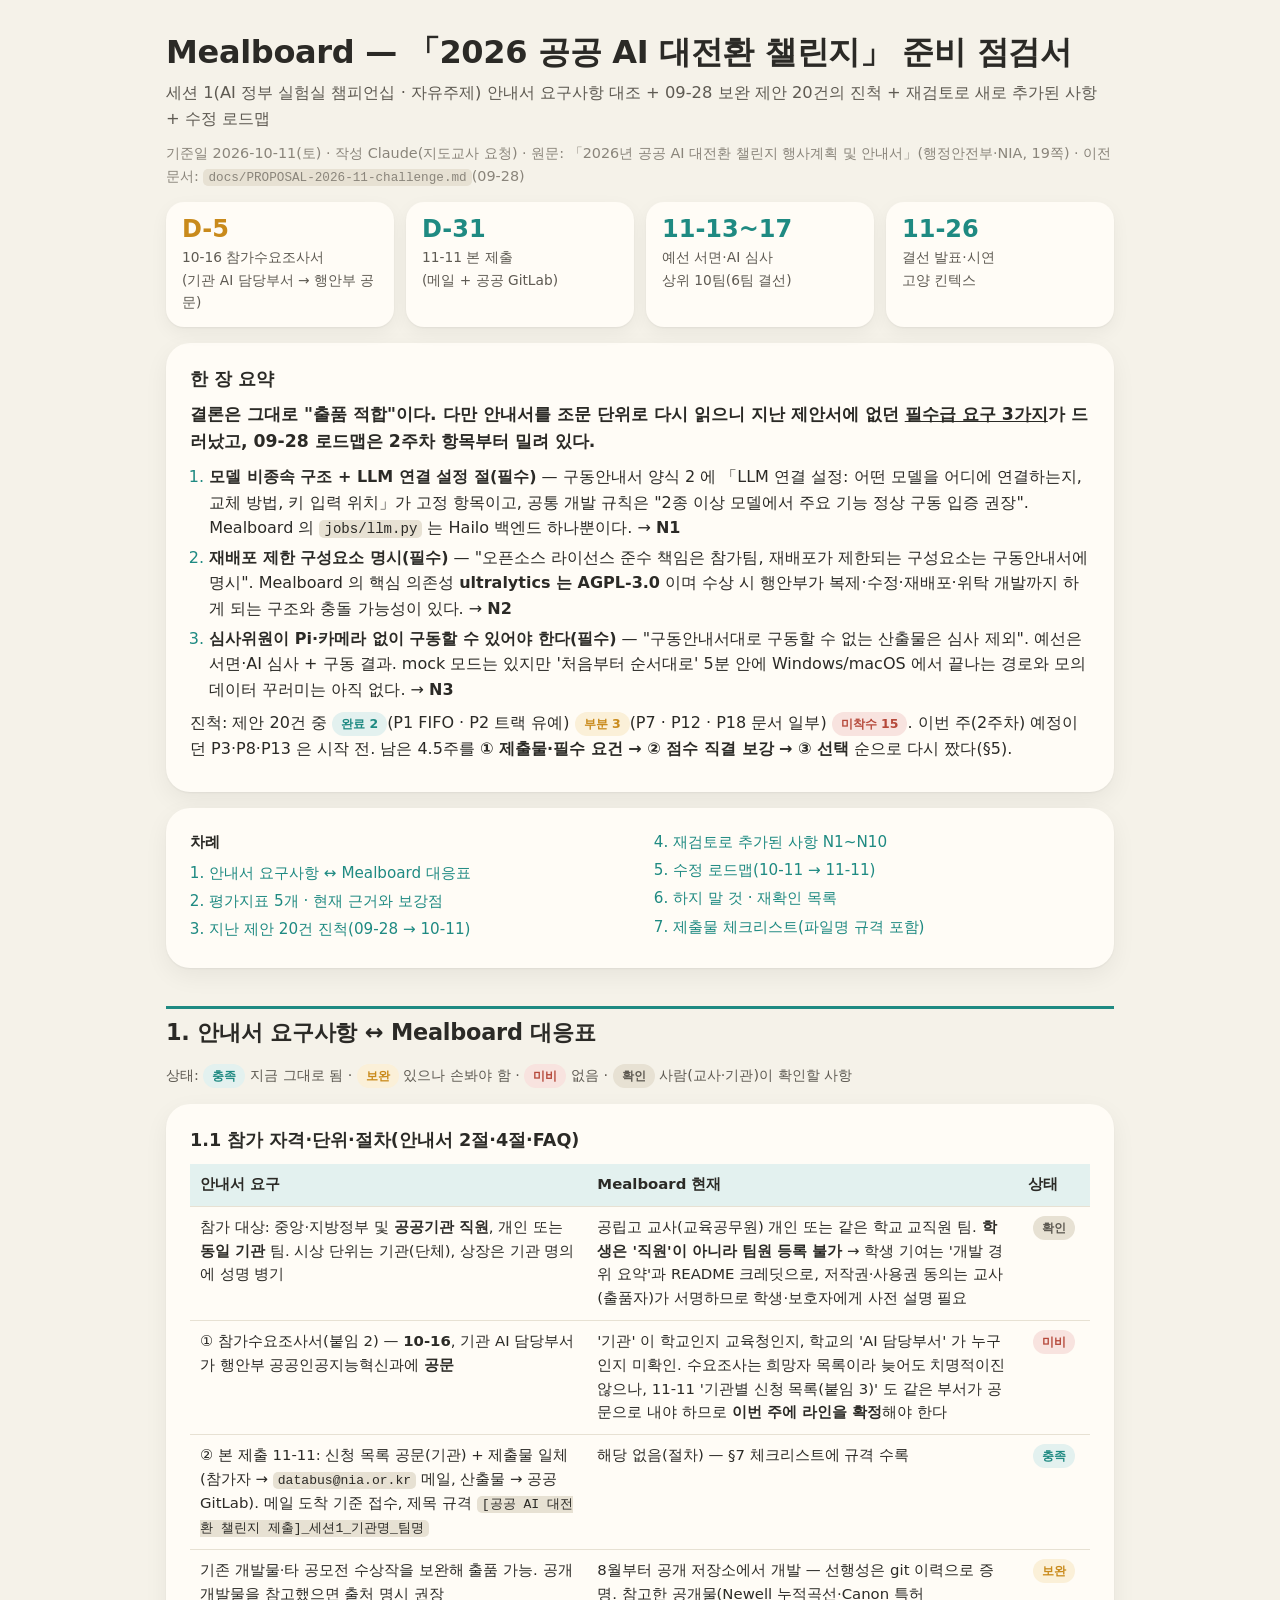
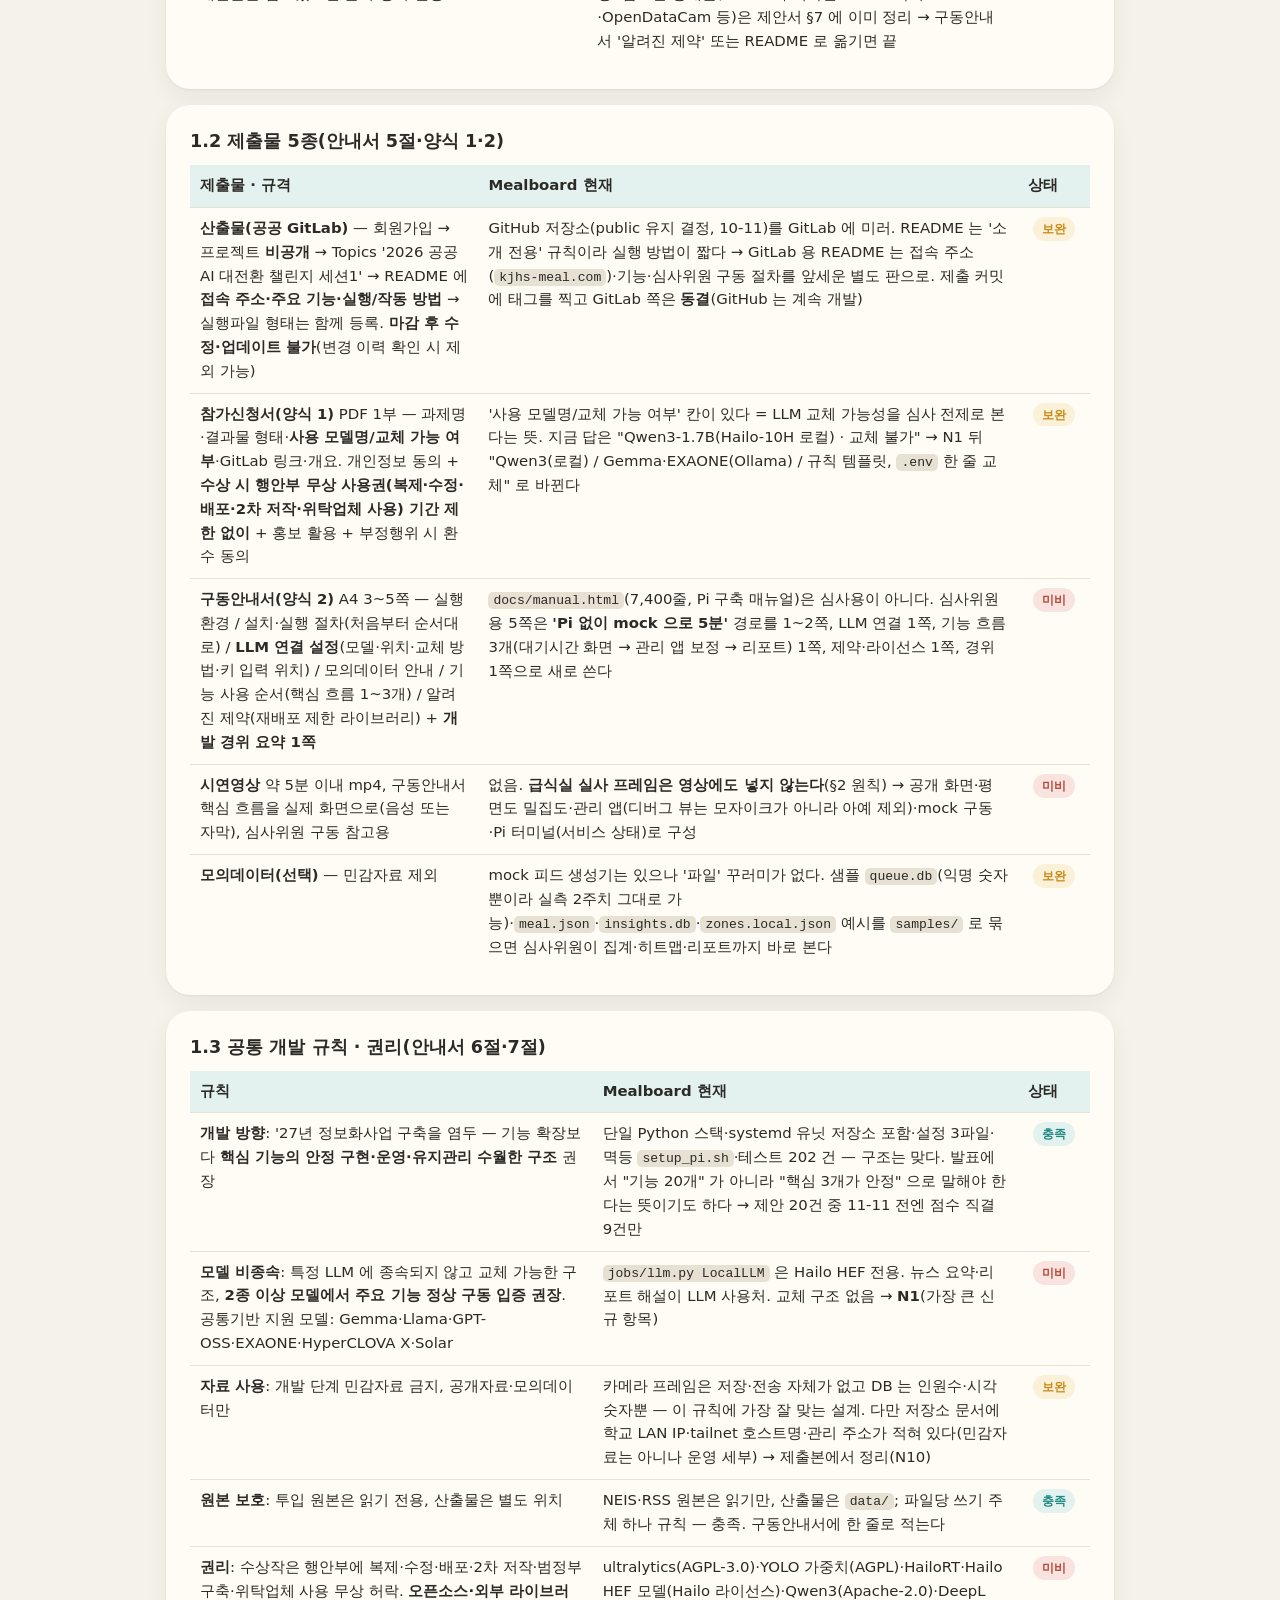
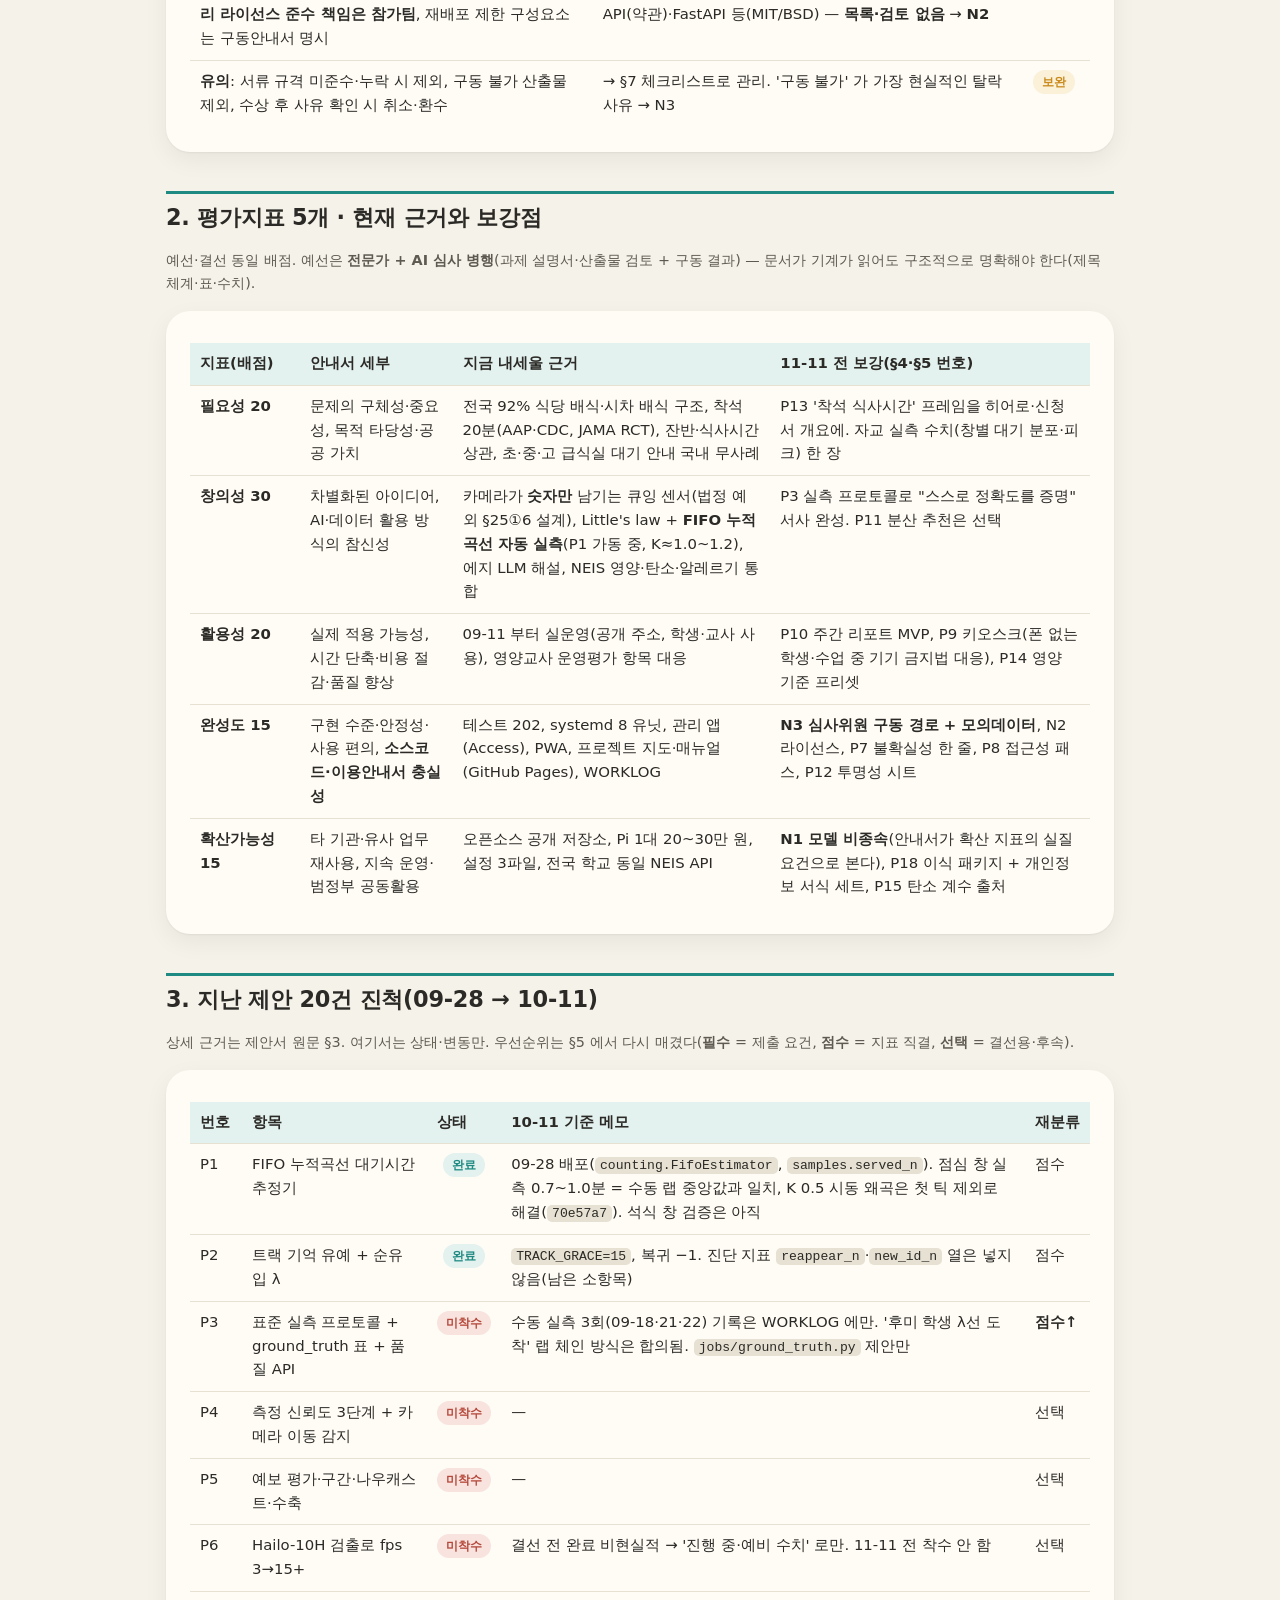
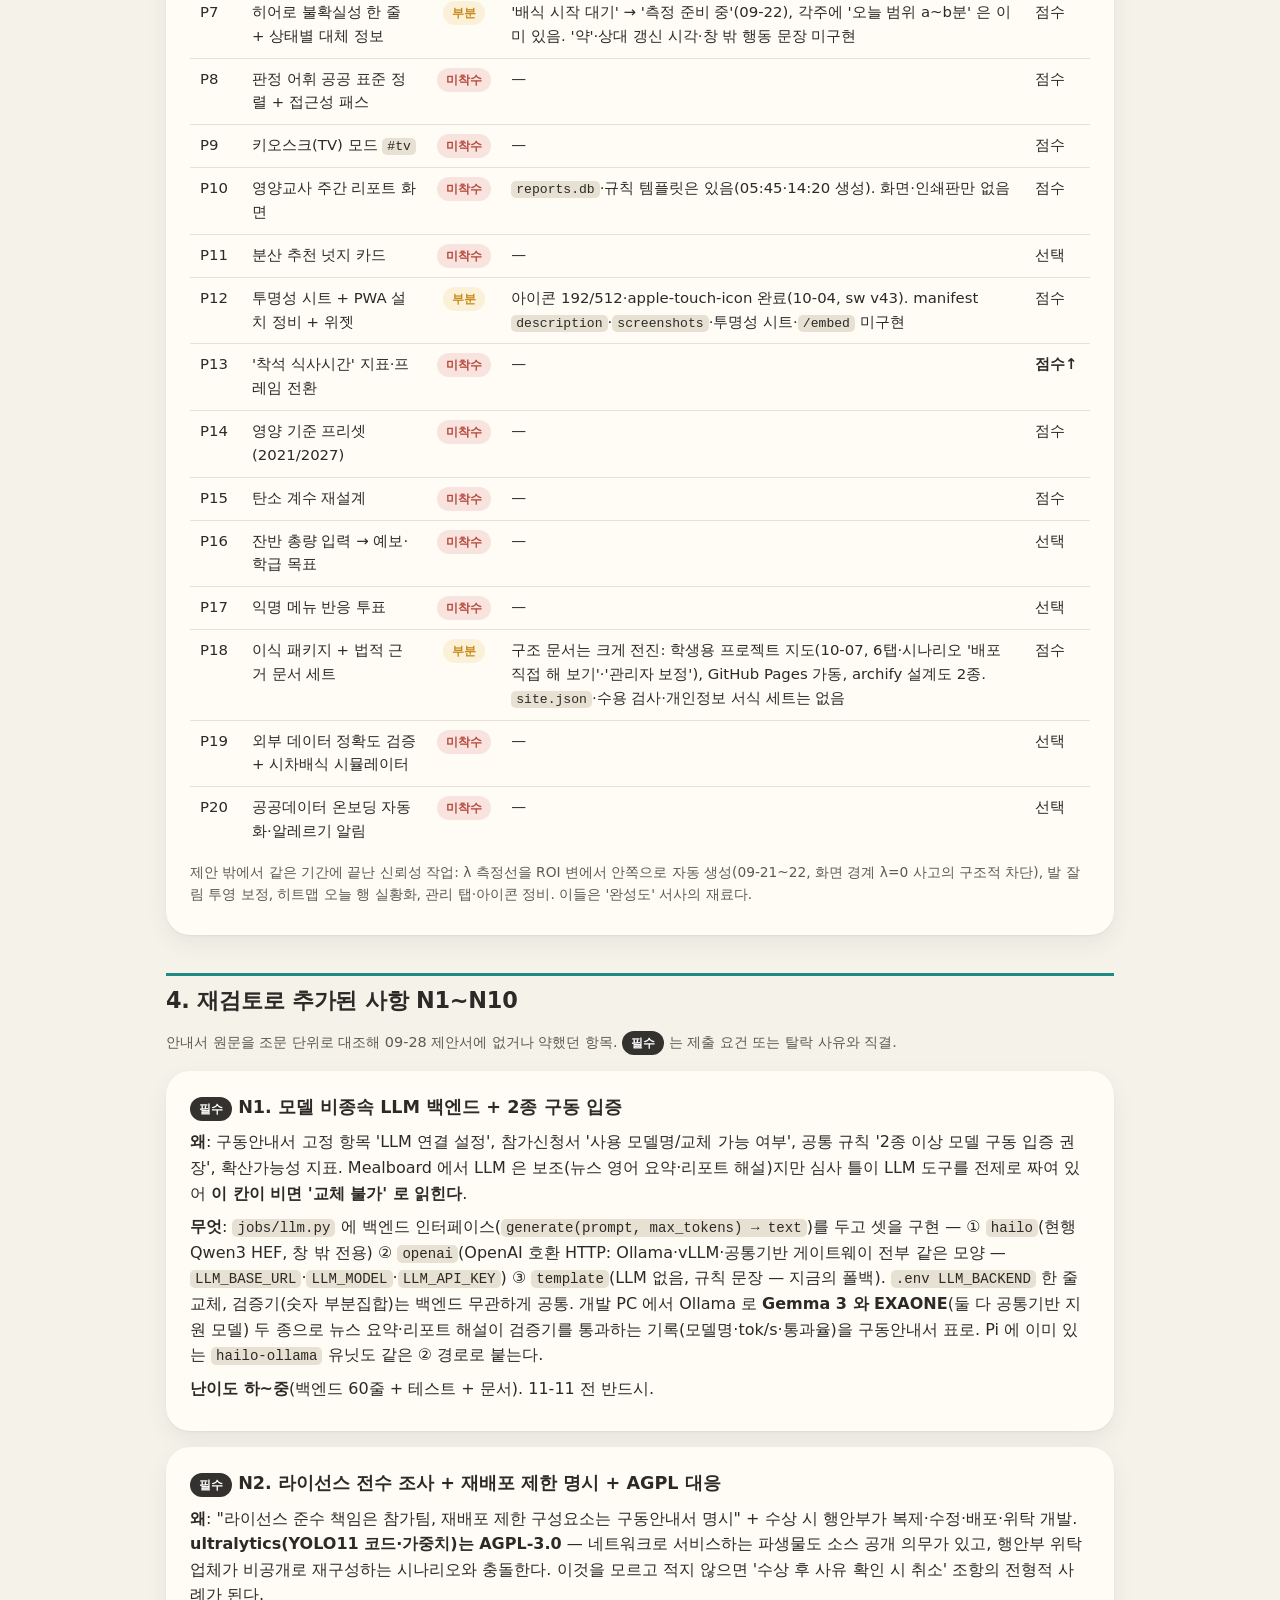
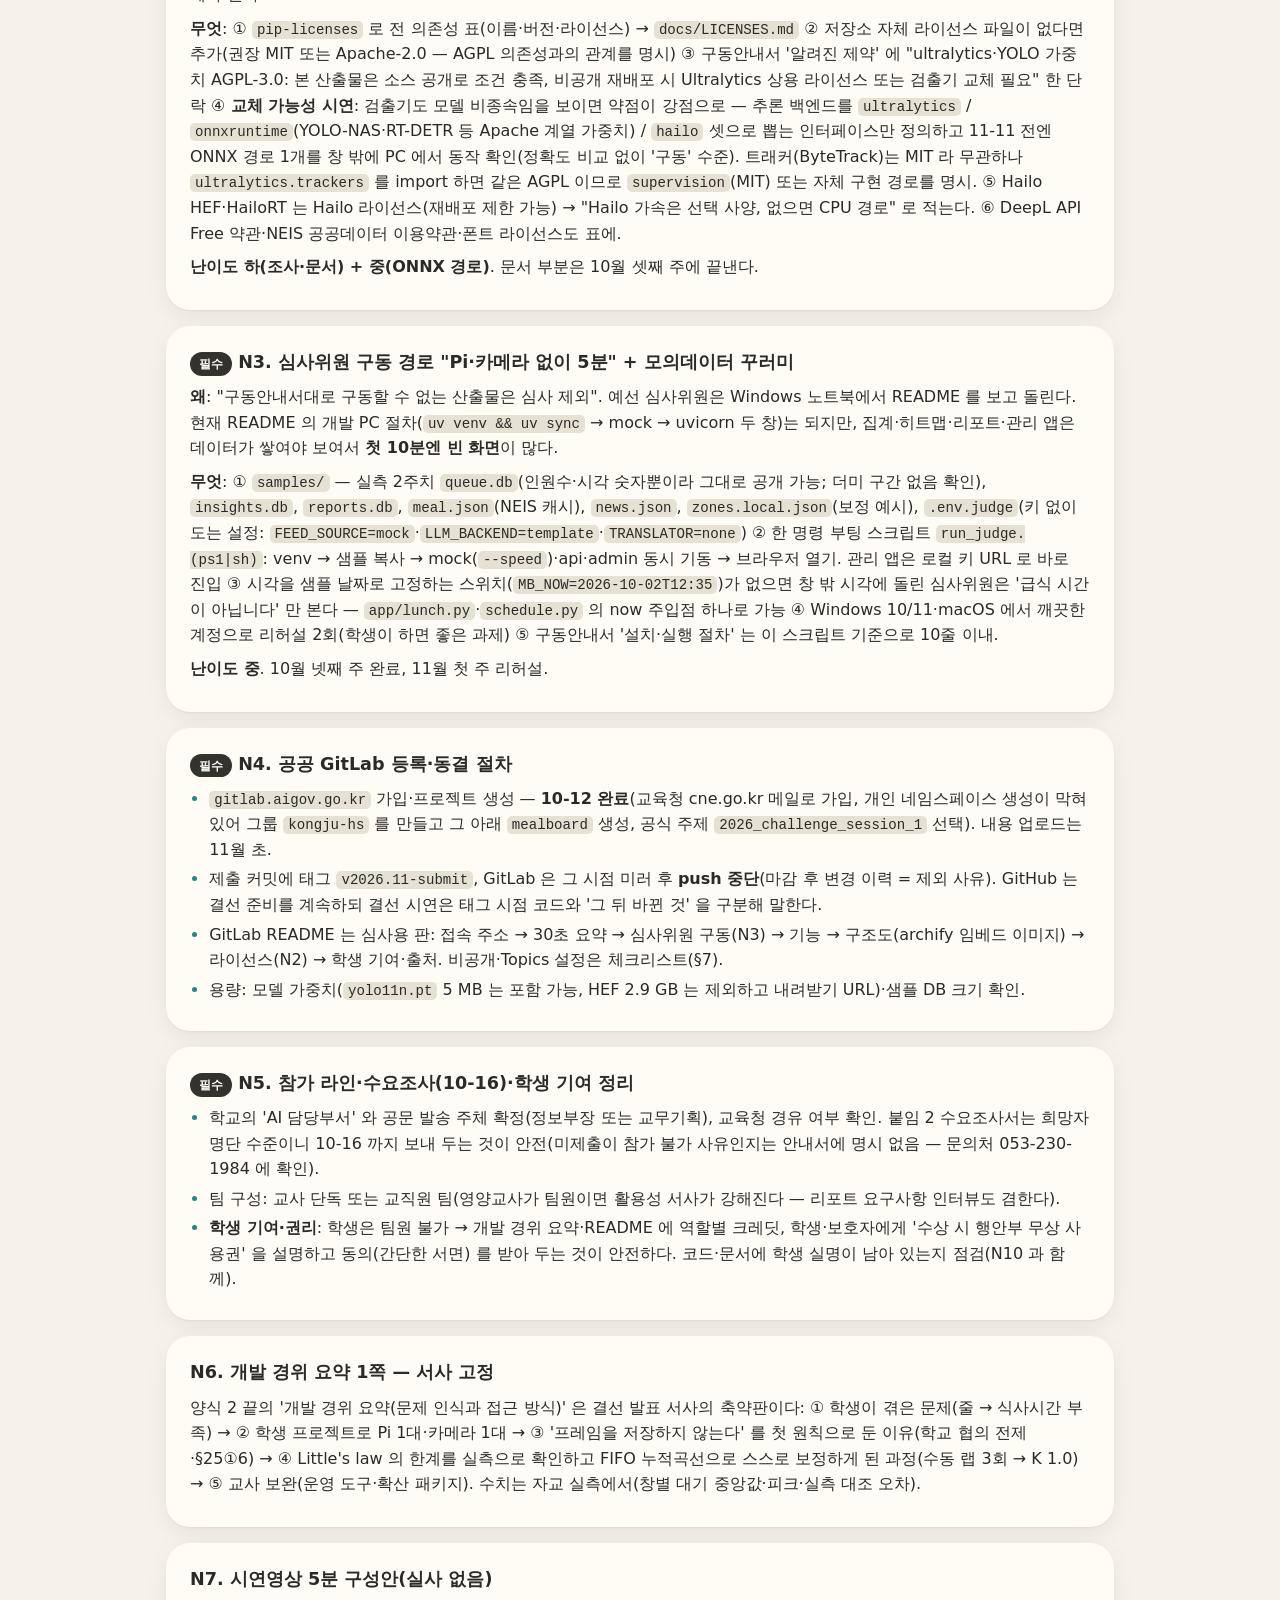
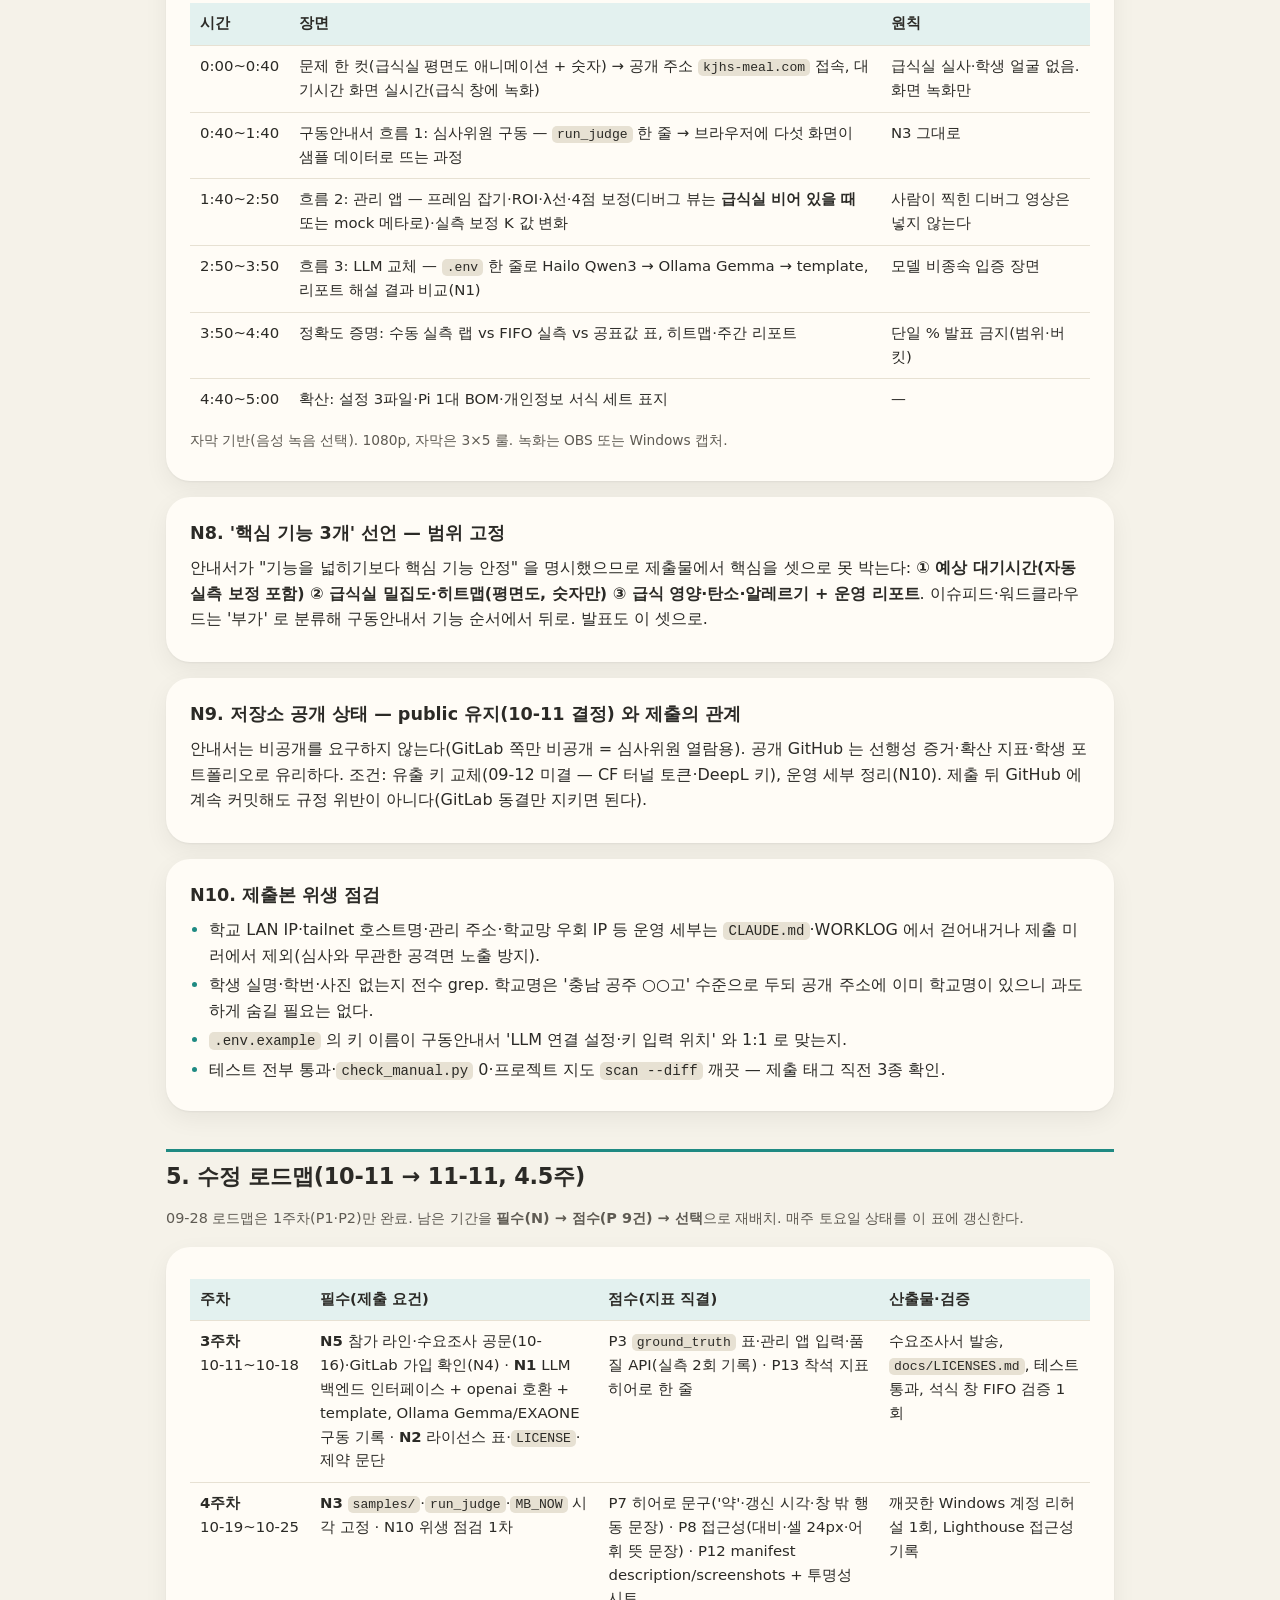
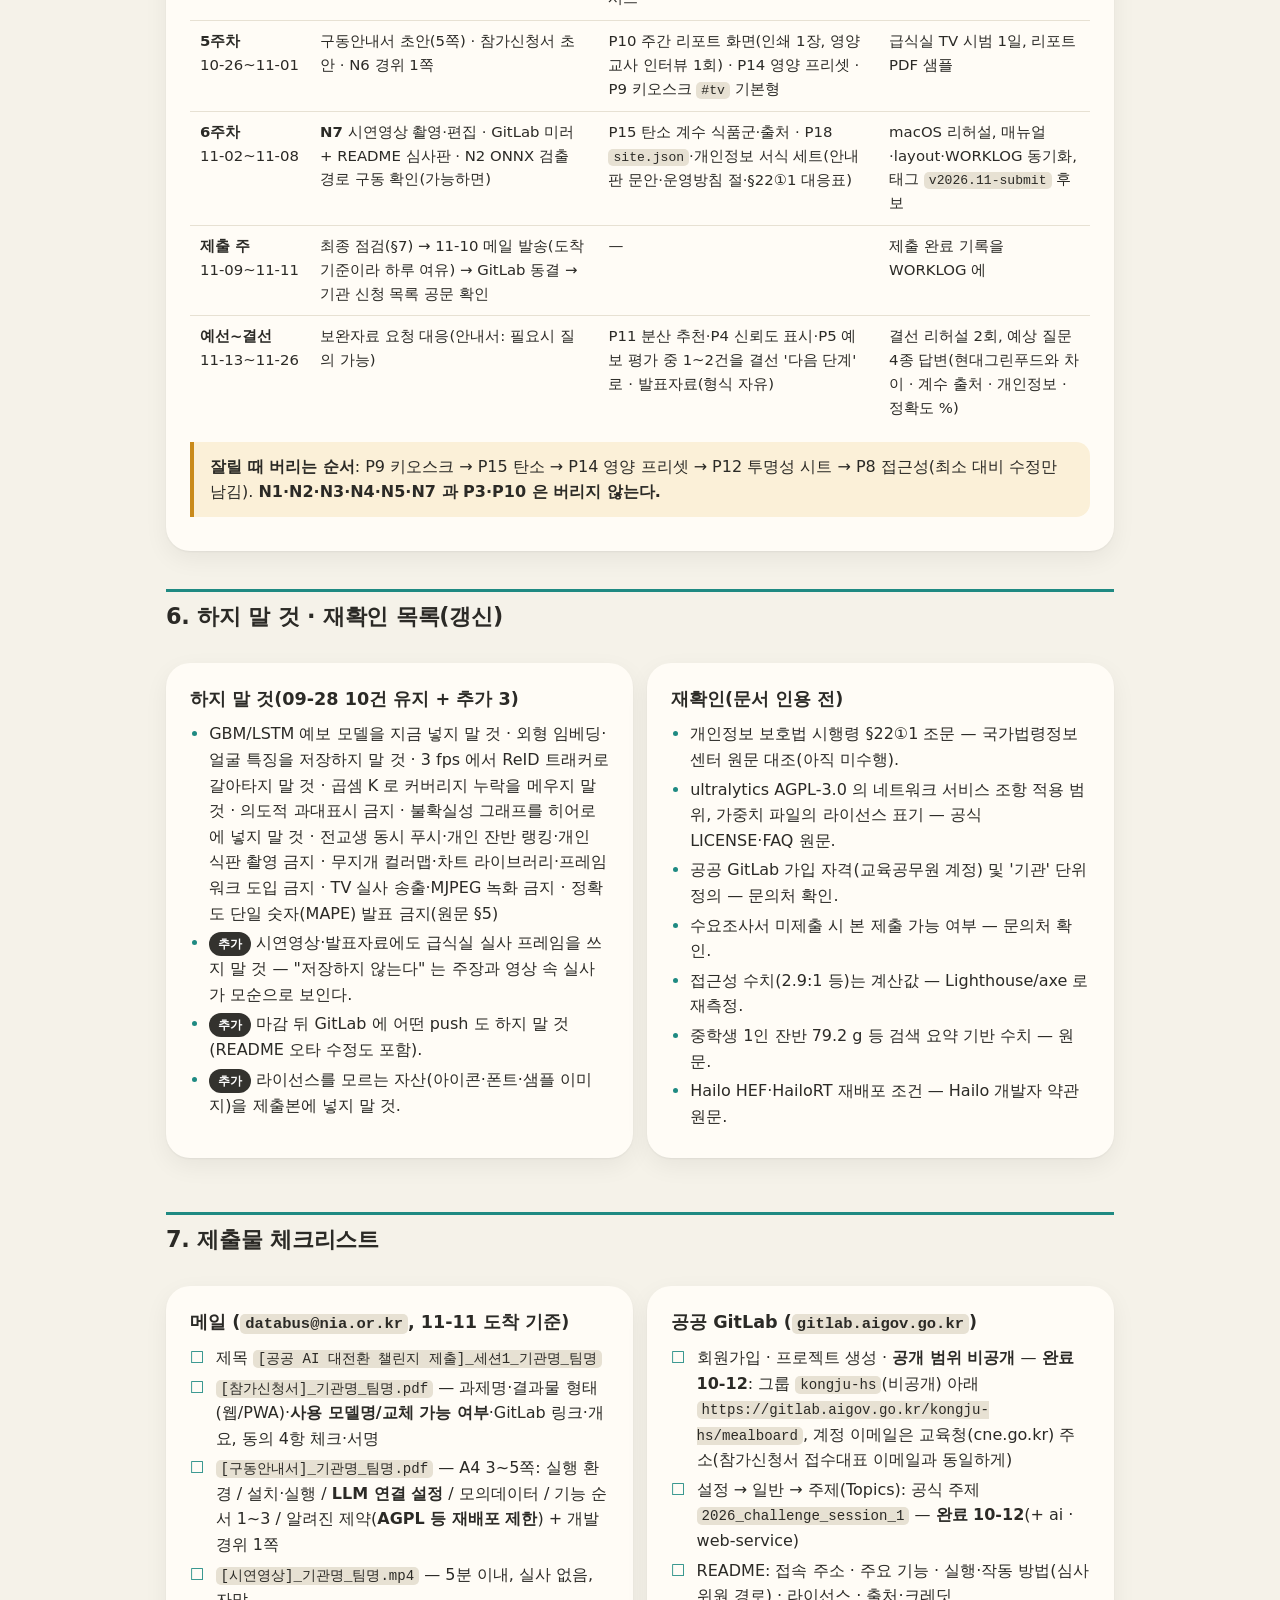
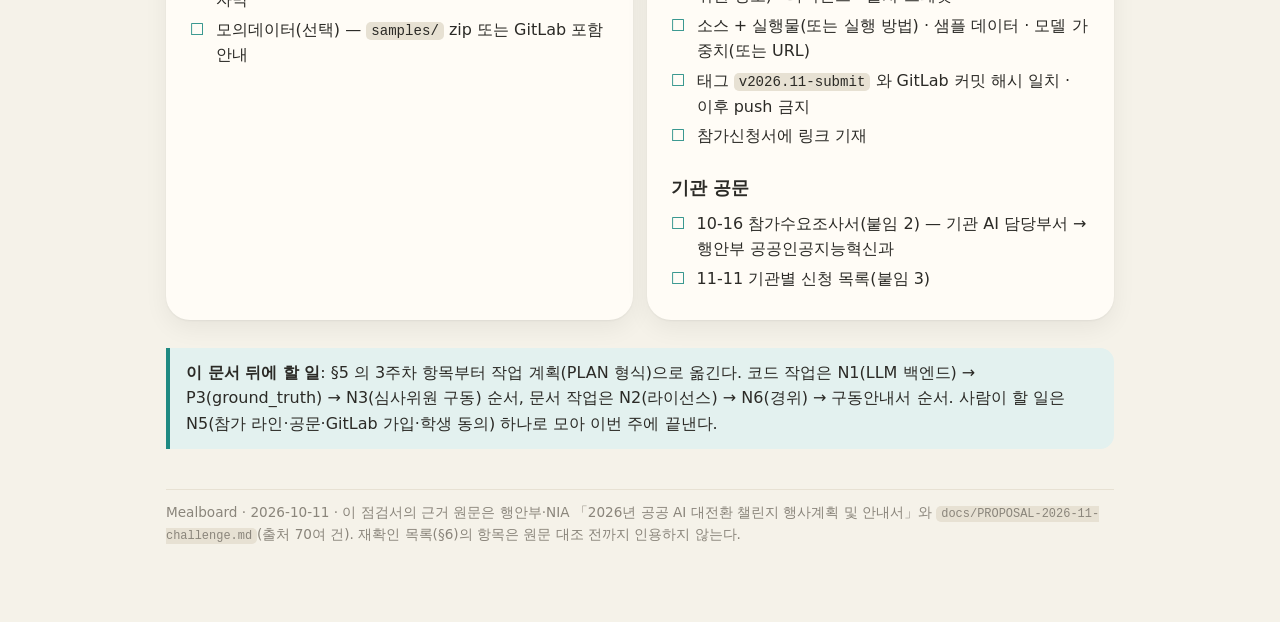
==== commit 9d731eed: "docs: 점검서에 공공 GitLab 프로젝트 생성 완료 기록(kongju-hs/mealboard, 주제 2026_challenge_session_1) Co-Authored-By:" ====
--- a/docs/CHALLENGE-2026-11-review.html
+++ b/docs/CHALLENGE-2026-11-review.html
@@ -236,7 +236,7 @@
 <div class="card">
 <h3 style="margin-top:0"><span class="tag new">필수</span> N4. 공공 GitLab 등록·동결 절차</h3>
 <ul>
-<li><code>gitlab.aigov.go.kr</code> 가입 가능 여부(공무원 인증 방식)를 <b>이번 주</b>에 확인 — 교육공무원 계정 체계가 다를 수 있다.</li>
+<li><code>gitlab.aigov.go.kr</code> 가입·프로젝트 생성 — <b>10-12 완료</b>(교육청 cne.go.kr 메일로 가입, 개인 네임스페이스 생성이 막혀 있어 그룹 <code>kongju-hs</code> 를 만들고 그 아래 <code>mealboard</code> 생성, 공식 주제 <code>2026_challenge_session_1</code> 선택). 내용 업로드는 11월 초.</li>
 <li>제출 커밋에 태그 <code>v2026.11-submit</code>, GitLab 은 그 시점 미러 후 <b>push 중단</b>(마감 후 변경 이력 = 제외 사유). GitHub 는 결선 준비를 계속하되 결선 시연은 태그 시점 코드와 '그 뒤 바뀐 것' 을 구분해 말한다.</li>
 <li>GitLab README 는 심사용 판: 접속 주소 → 30초 요약 → 심사위원 구동(N3) → 기능 → 구조도(archify 임베드 이미지) → 라이선스(N2) → 학생 기여·출처. 비공개·Topics 설정은 체크리스트(§7).</li>
 <li>용량: 모델 가중치(<code>yolo11n.pt</code> 5 MB 는 포함 가능, HEF 2.9 GB 는 제외하고 내려받기 URL)·샘플 DB 크기 확인.</li>
@@ -351,8 +351,8 @@
 <div class="card">
 <h3 style="margin-top:0">공공 GitLab (<code>gitlab.aigov.go.kr</code>)</h3>
 <ul class="chk">
-<li>회원가입 · 프로젝트 생성 · <b>공개 범위 비공개</b></li>
-<li>설정 → 일반 → Topics: <b>2026 공공 AI 대전환 챌린지 세션1</b></li>
+<li>회원가입 · 프로젝트 생성 · <b>공개 범위 비공개</b> — <b>완료 10-12</b>: 그룹 <code>kongju-hs</code>(비공개) 아래 <code>https://gitlab.aigov.go.kr/kongju-hs/mealboard</code>, 계정 이메일은 교육청(cne.go.kr) 주소(참가신청서 접수대표 이메일과 동일하게)</li>
+<li>설정 → 일반 → 주제(Topics): 공식 주제 <code>2026_challenge_session_1</code> — <b>완료 10-12</b>(+ ai · web-service)</li>
 <li>README: 접속 주소 · 주요 기능 · 실행·작동 방법(심사위원 경로) · 라이선스 · 출처·크레딧</li>
 <li>소스 + 실행물(또는 실행 방법) · 샘플 데이터 · 모델 가중치(또는 URL)</li>
 <li>태그 <code>v2026.11-submit</code> 와 GitLab 커밋 해시 일치 · 이후 push 금지</li>
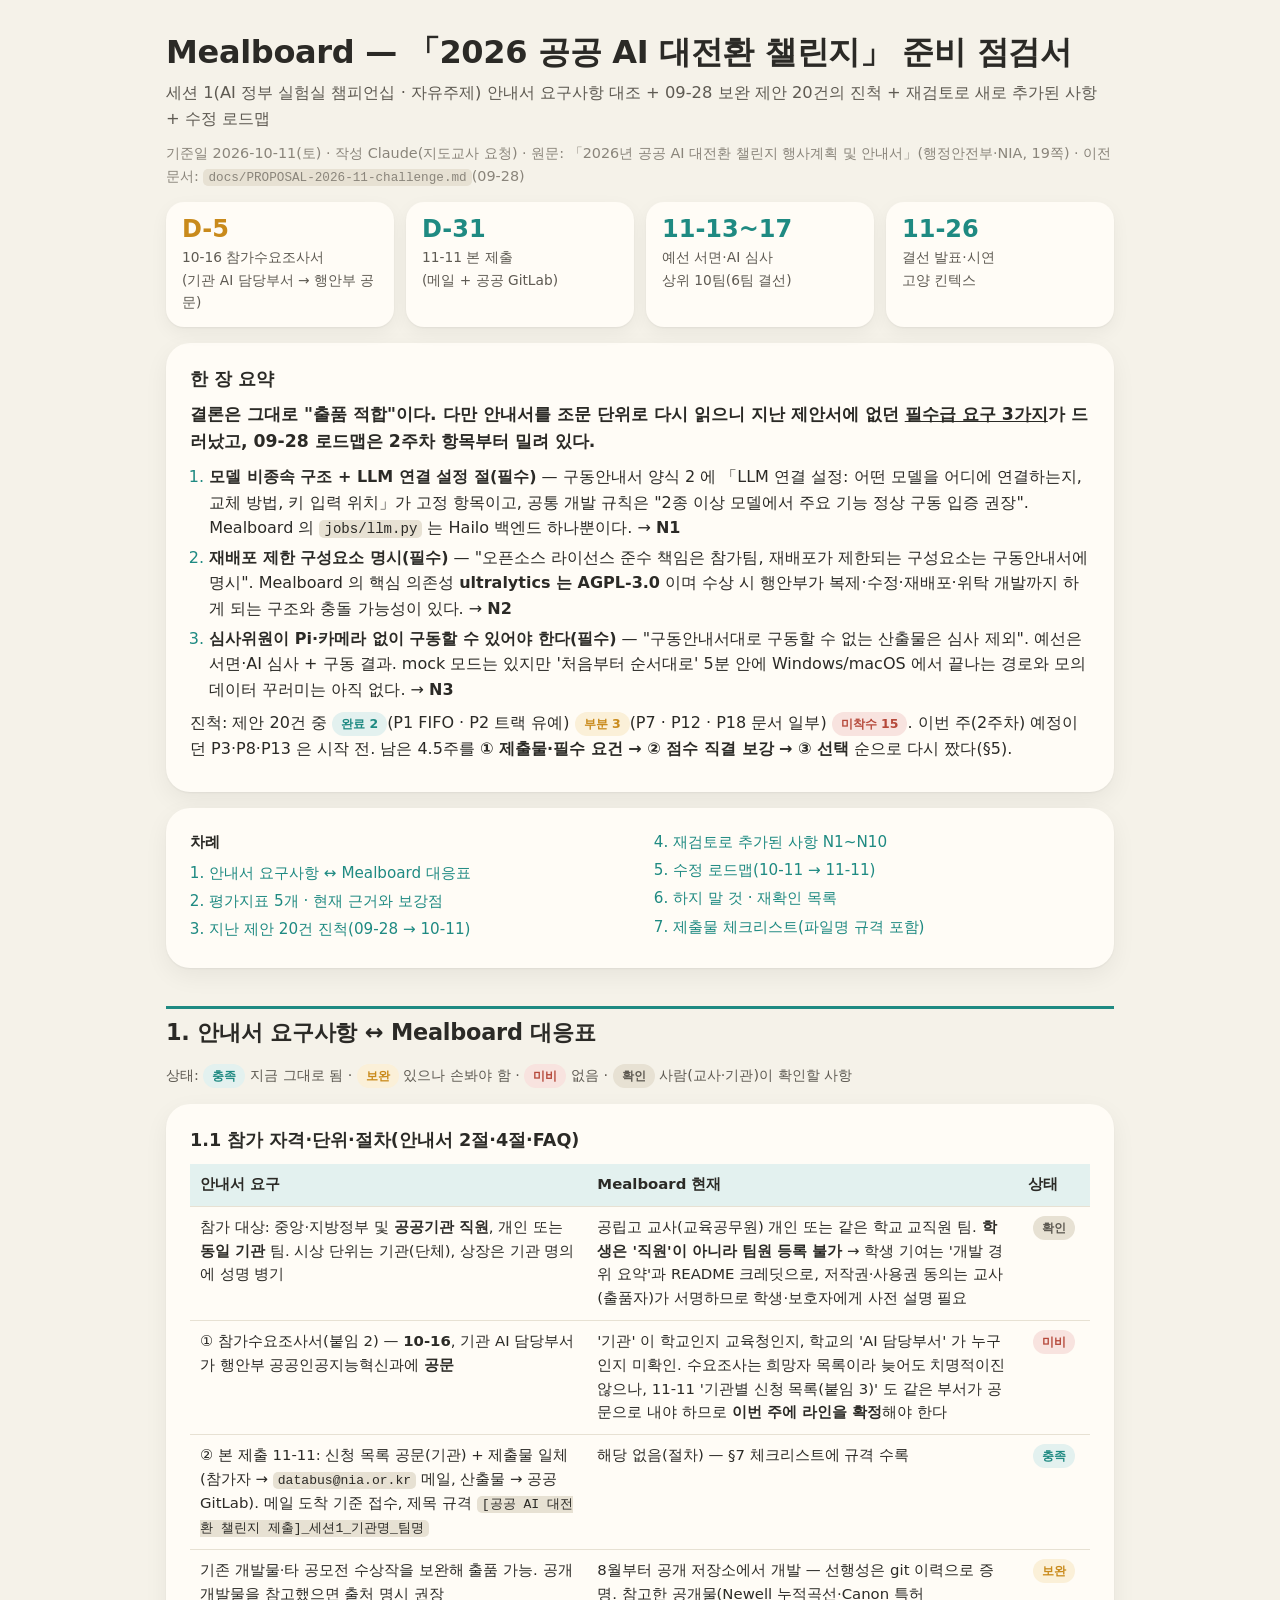
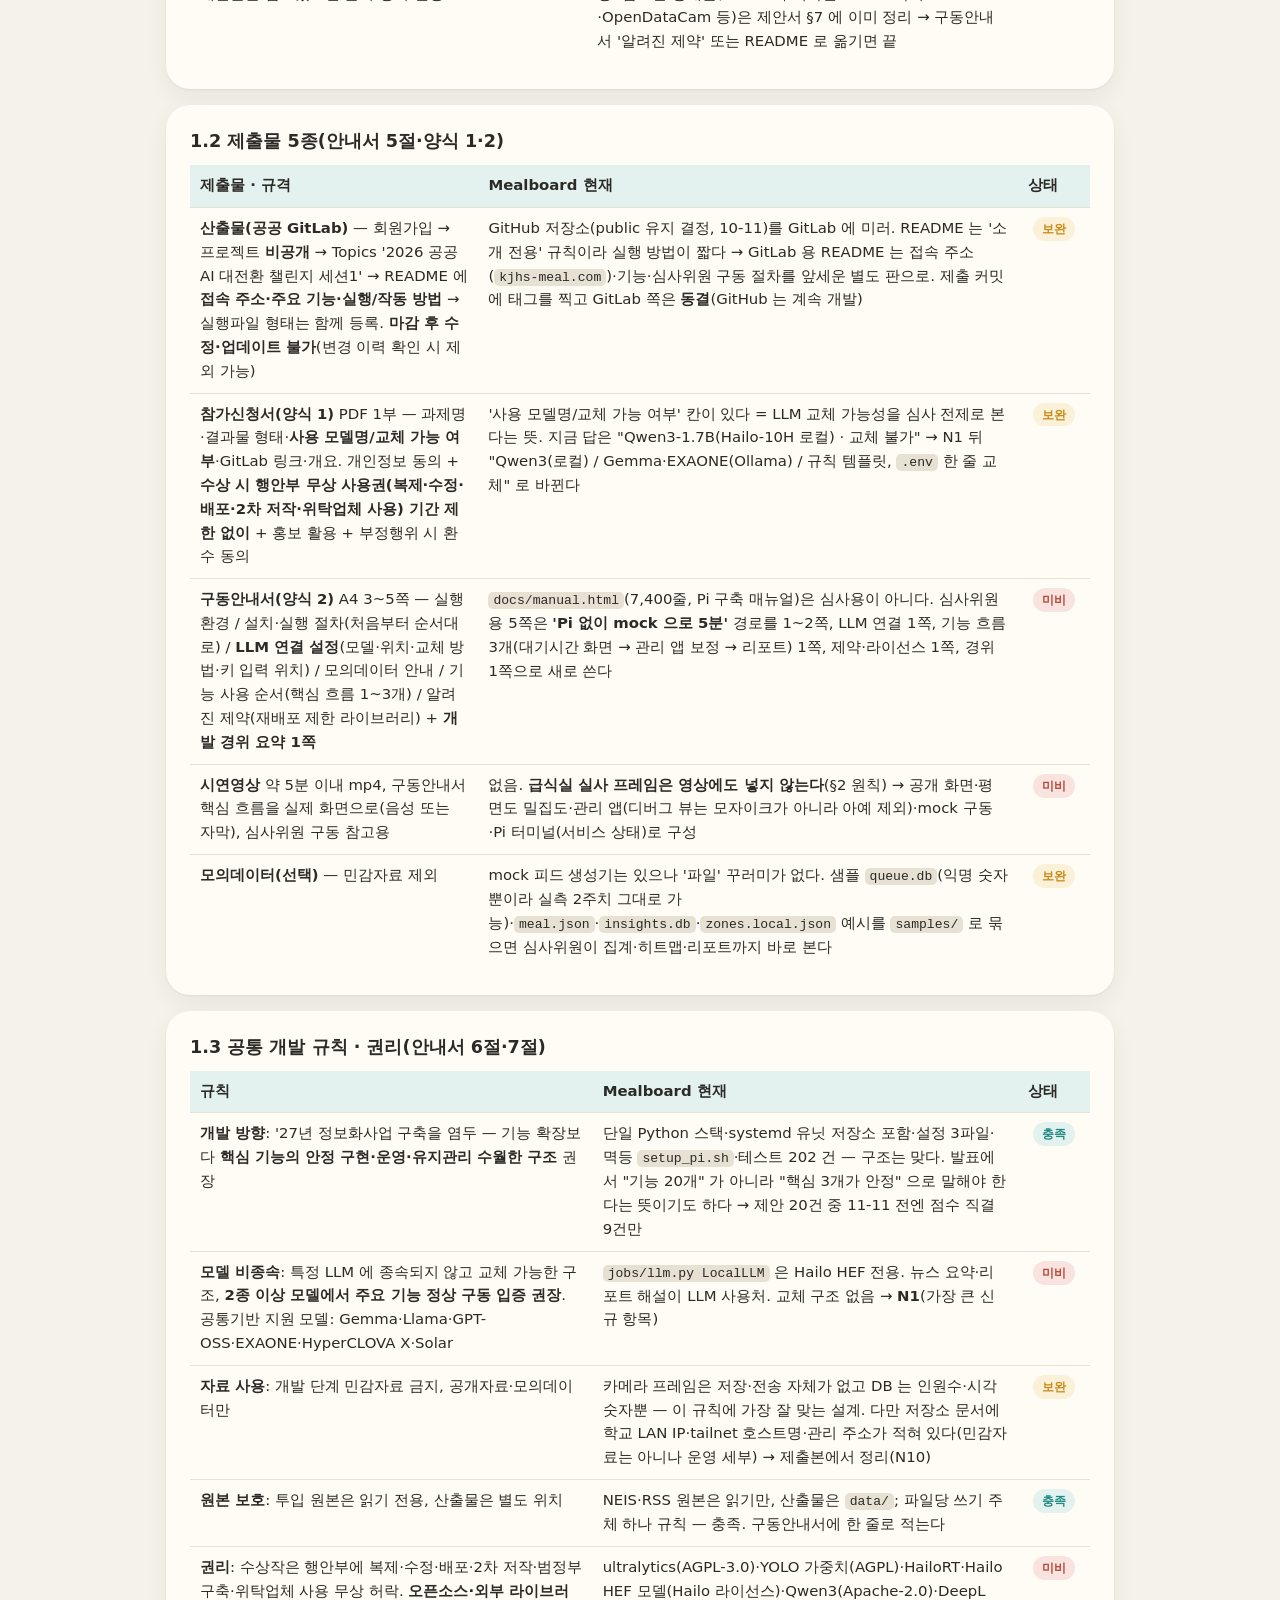
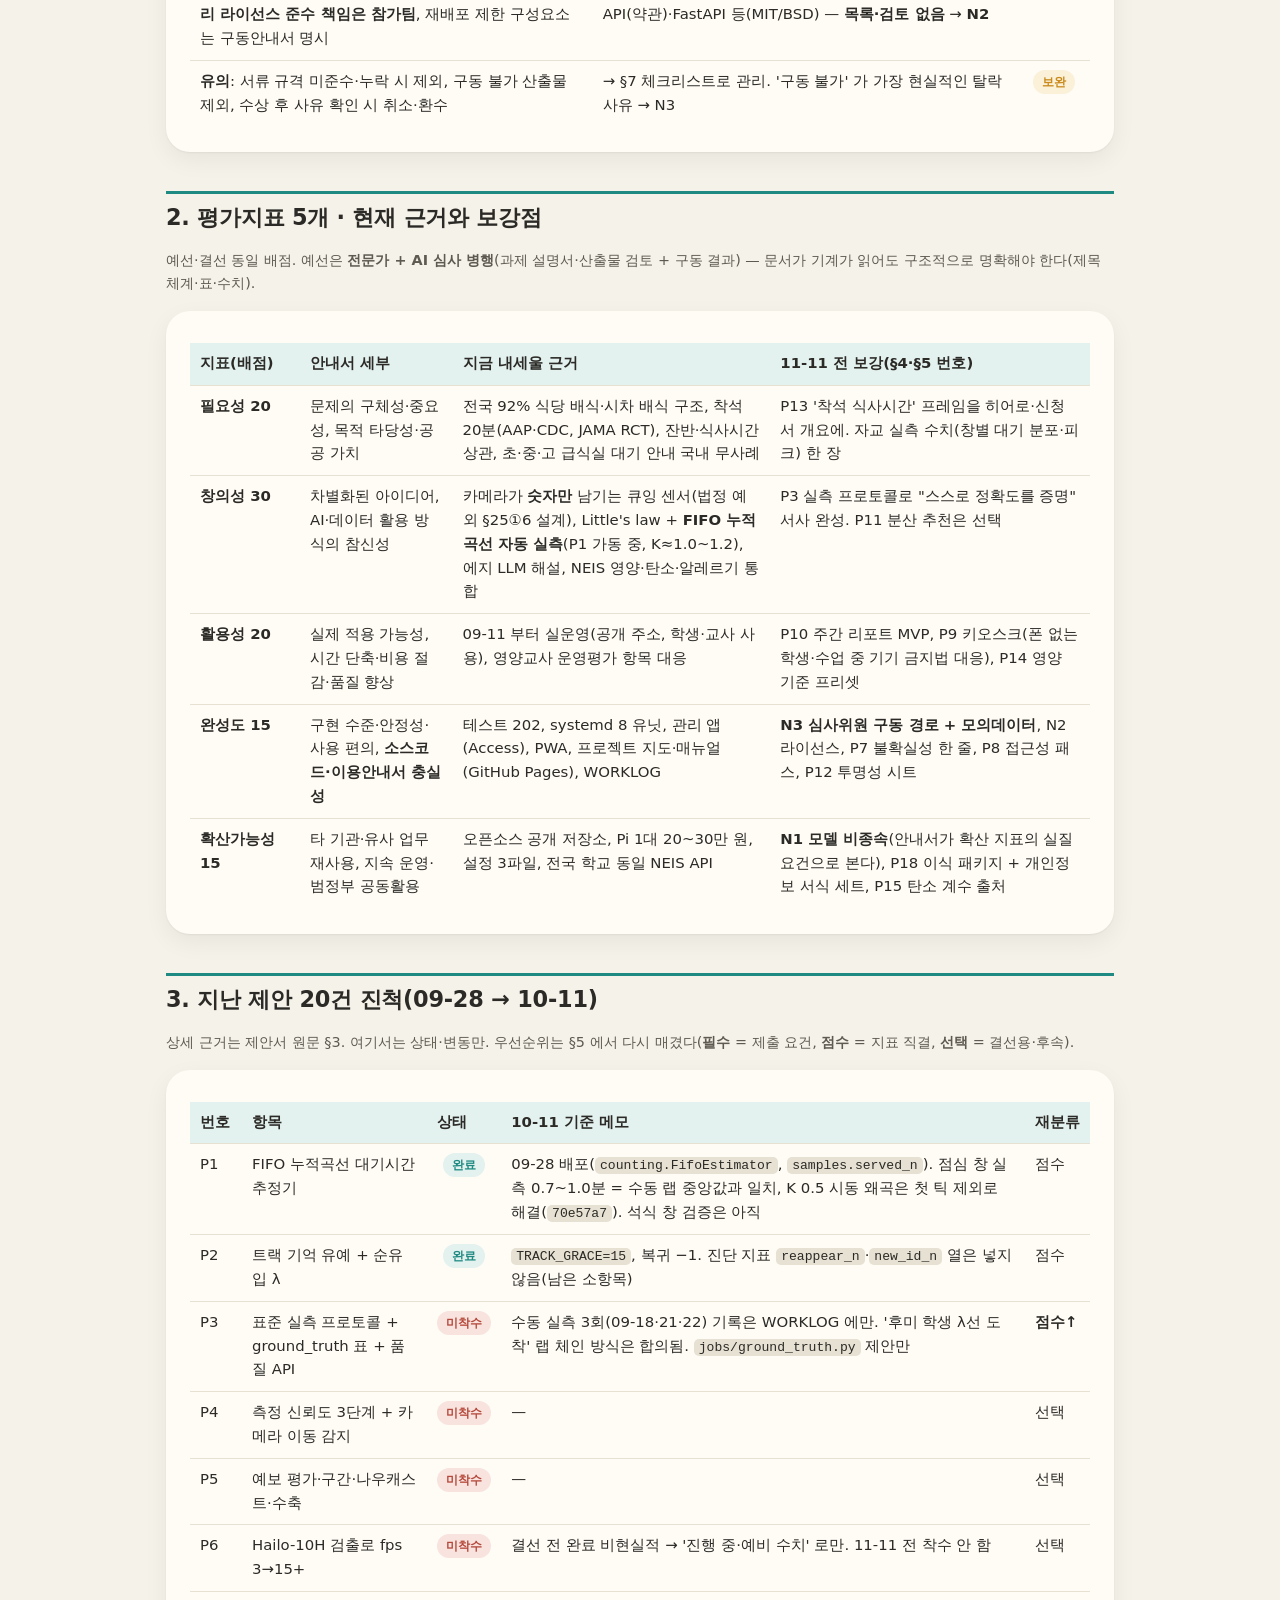
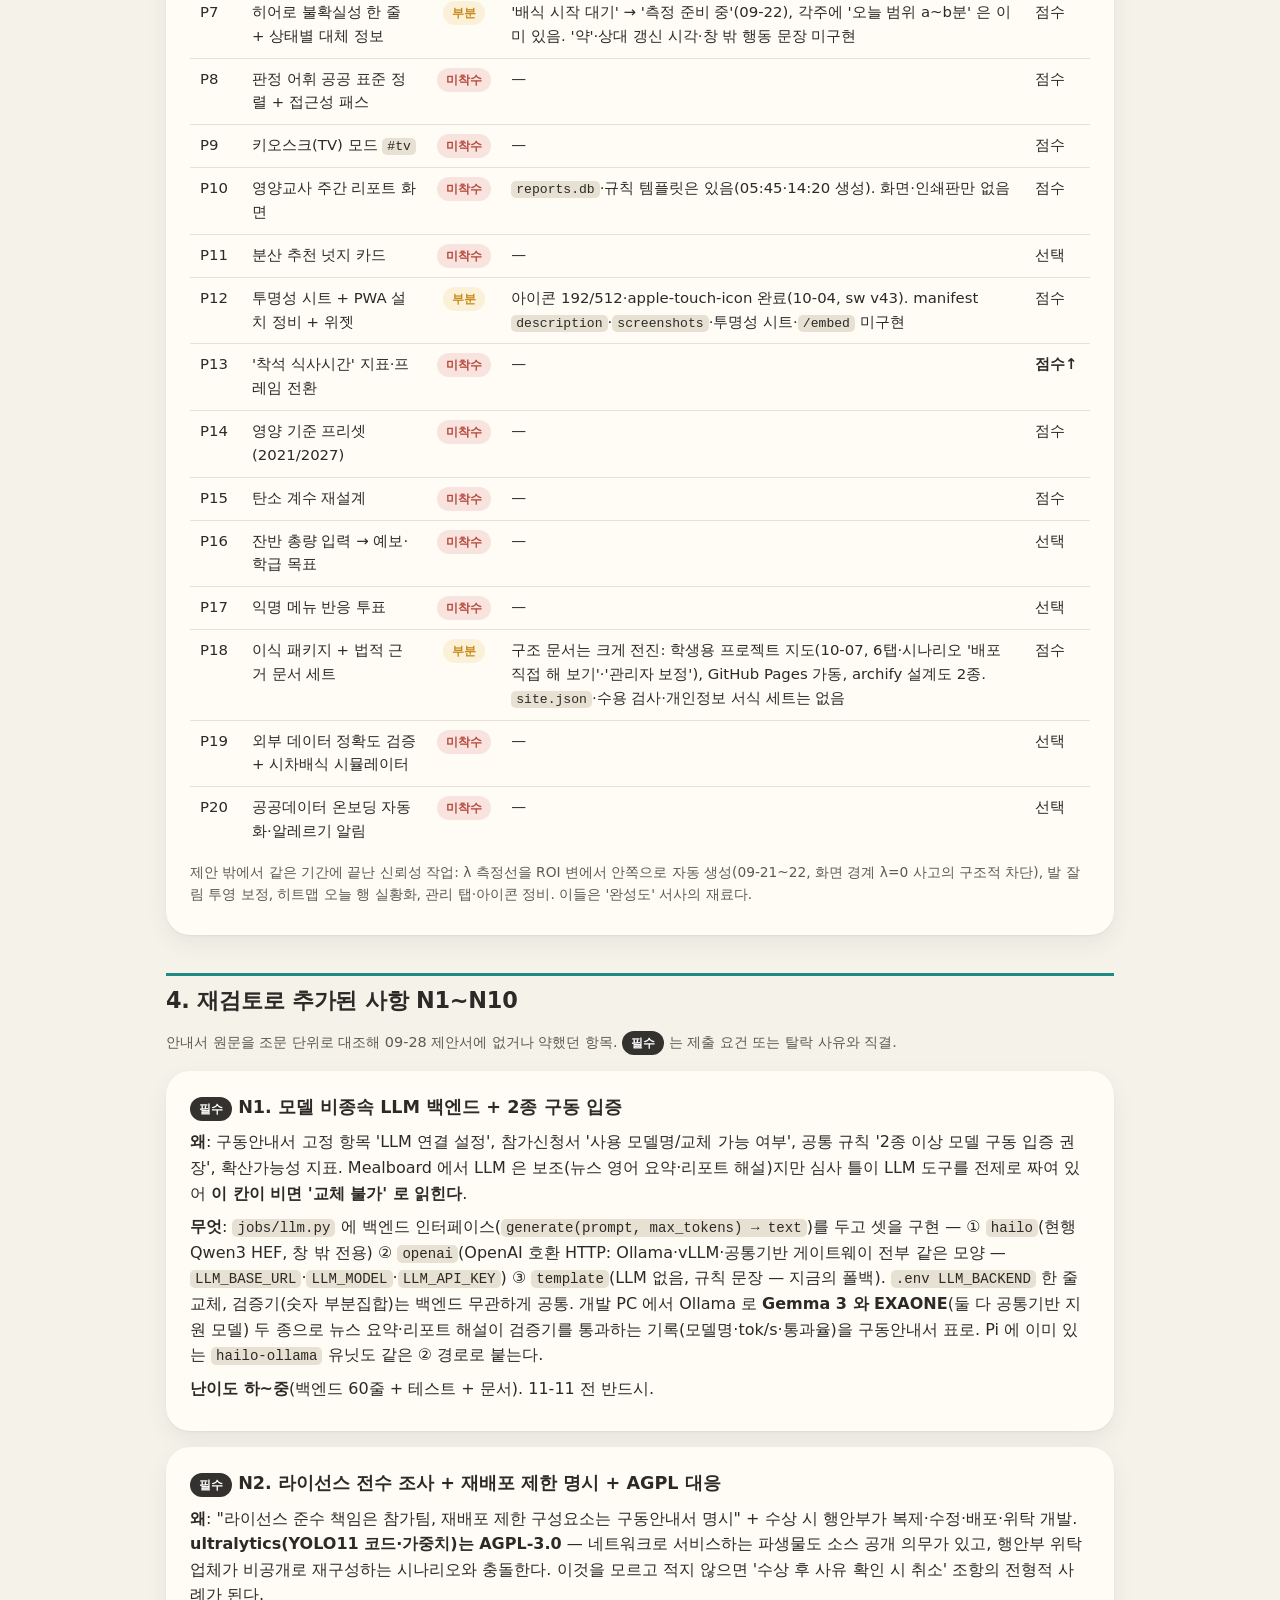
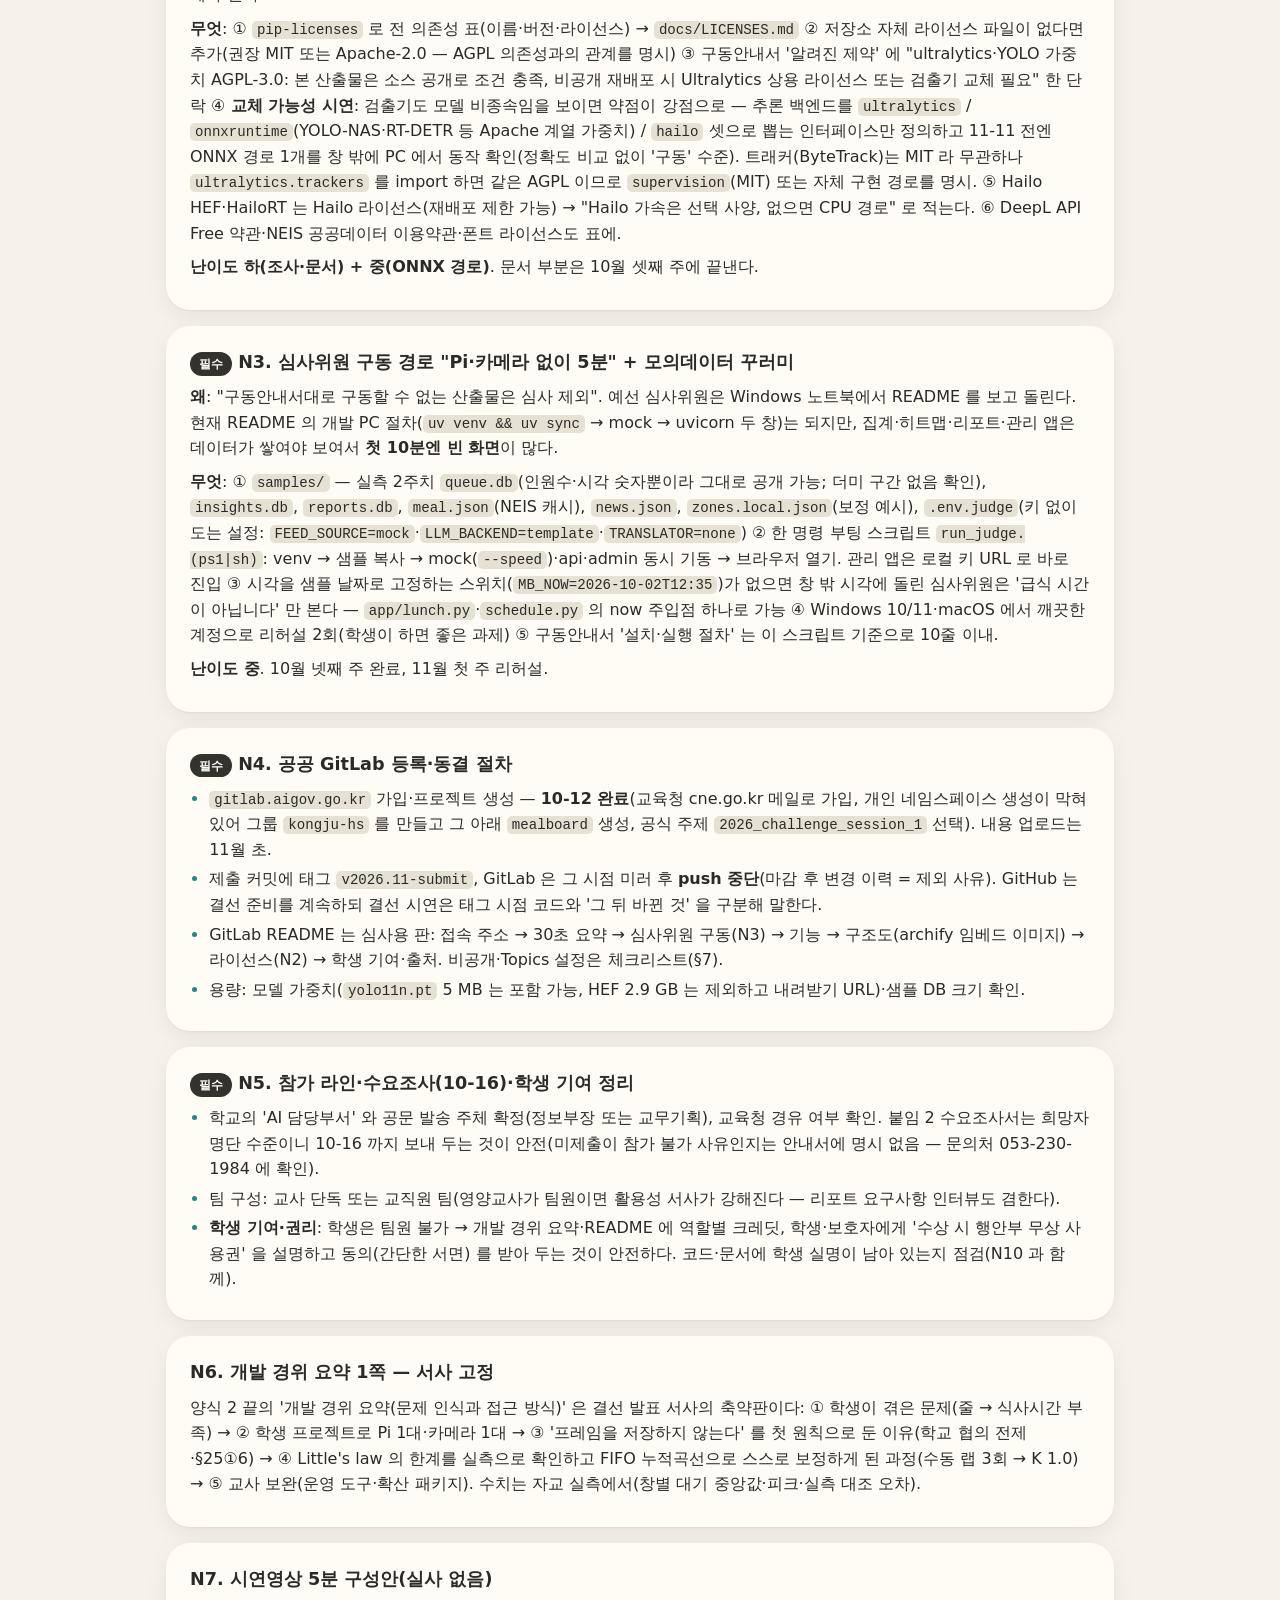
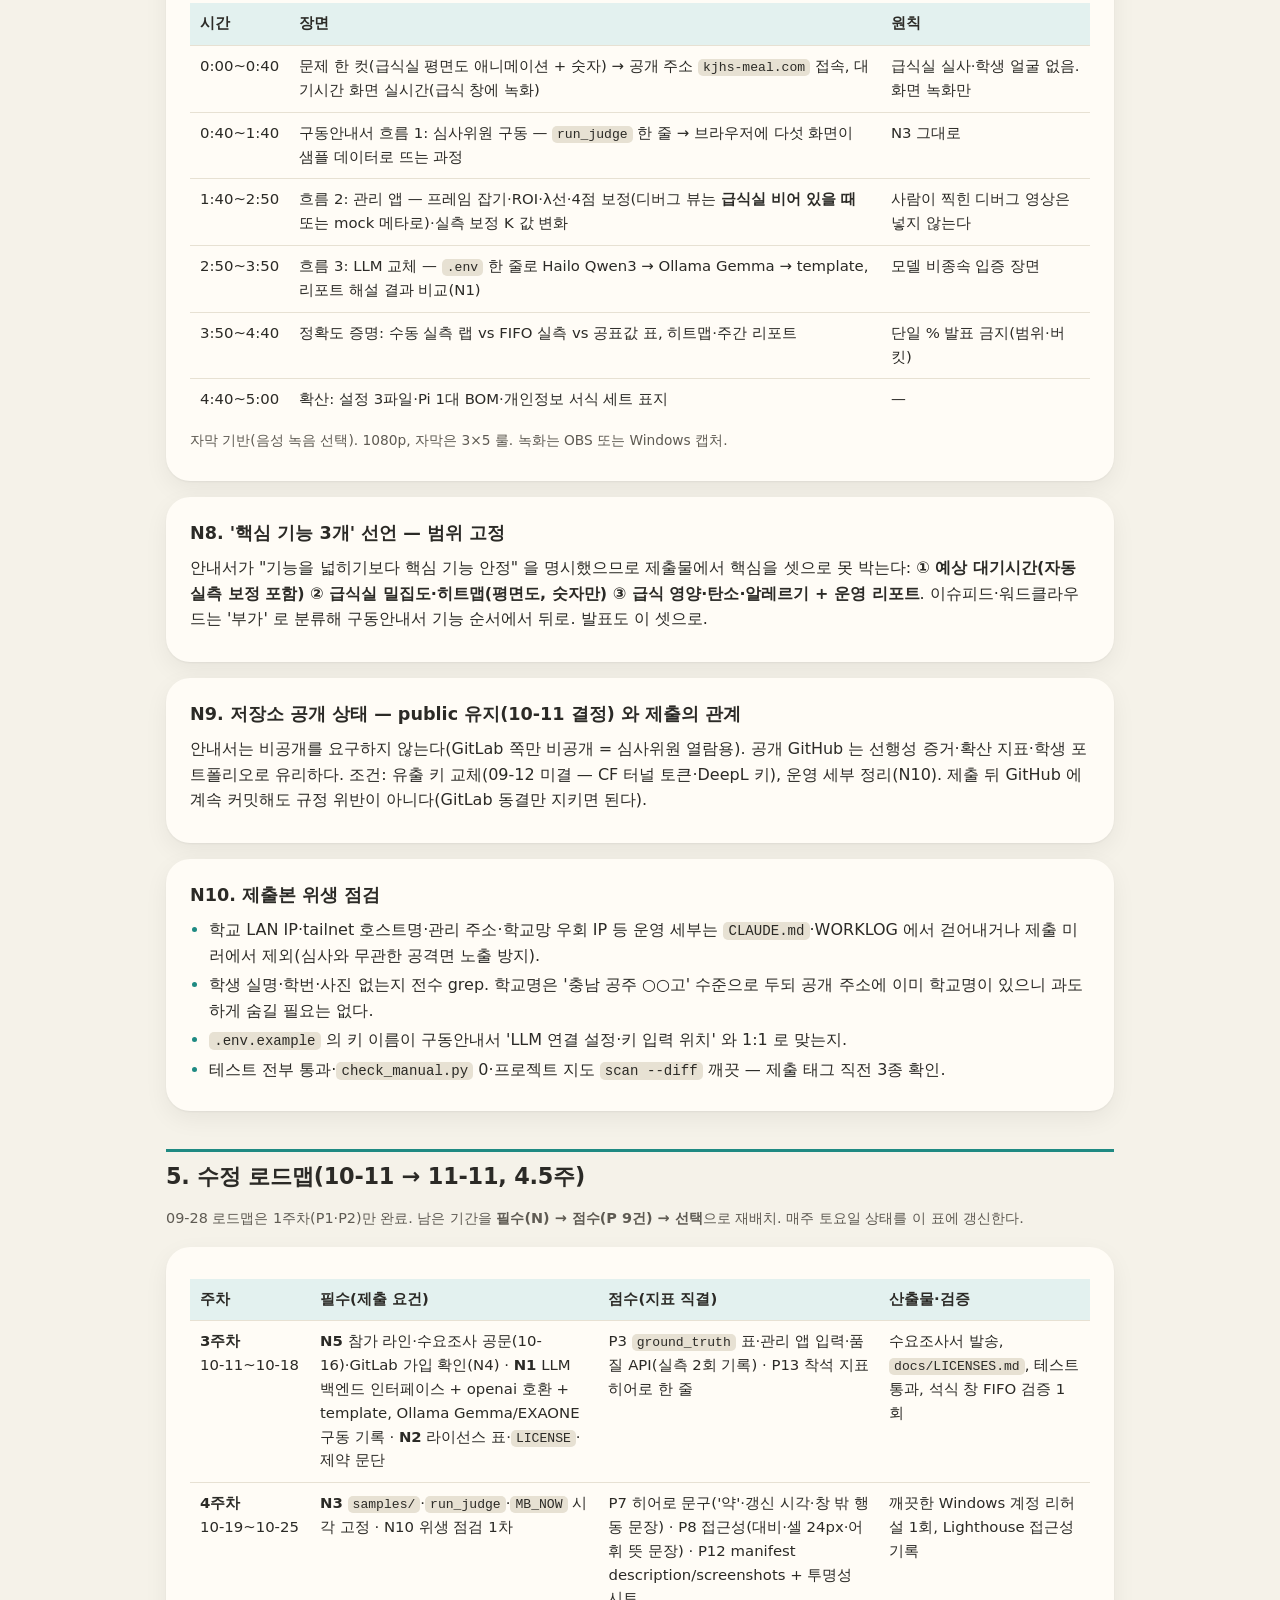
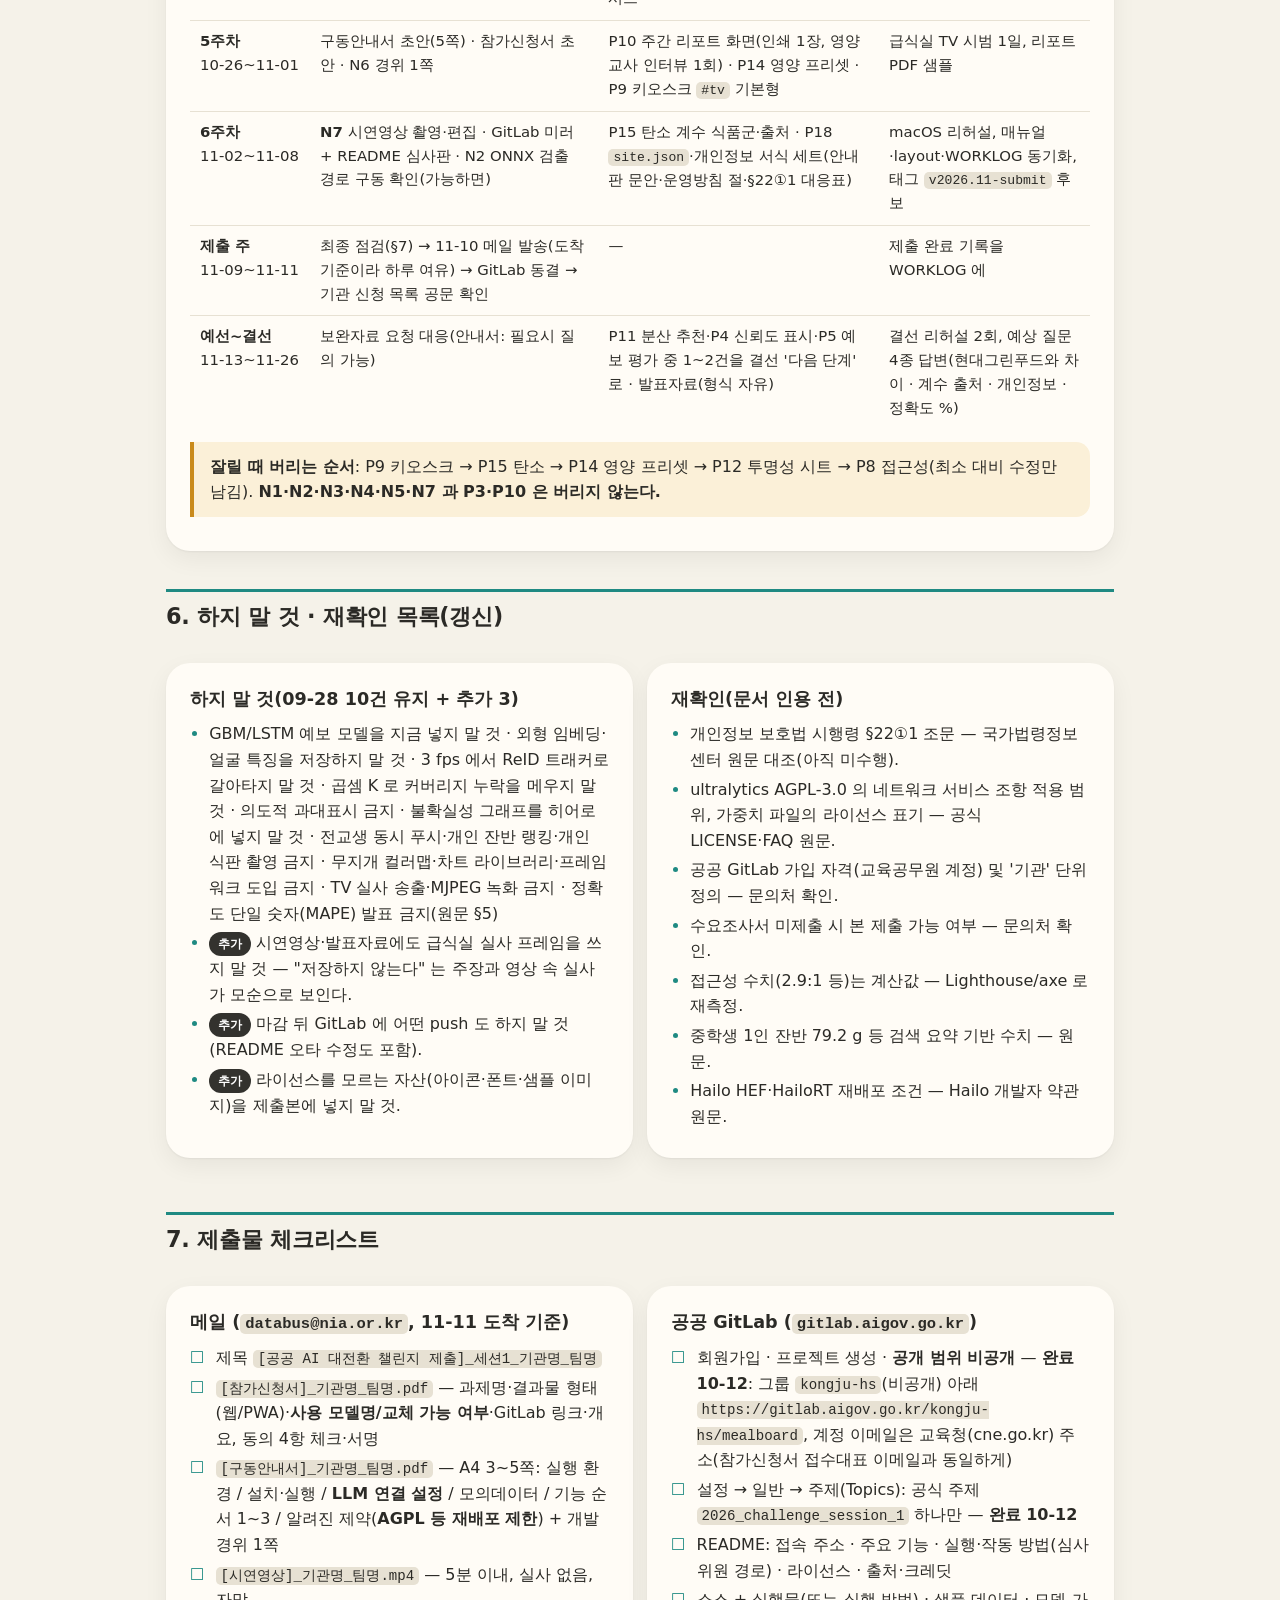
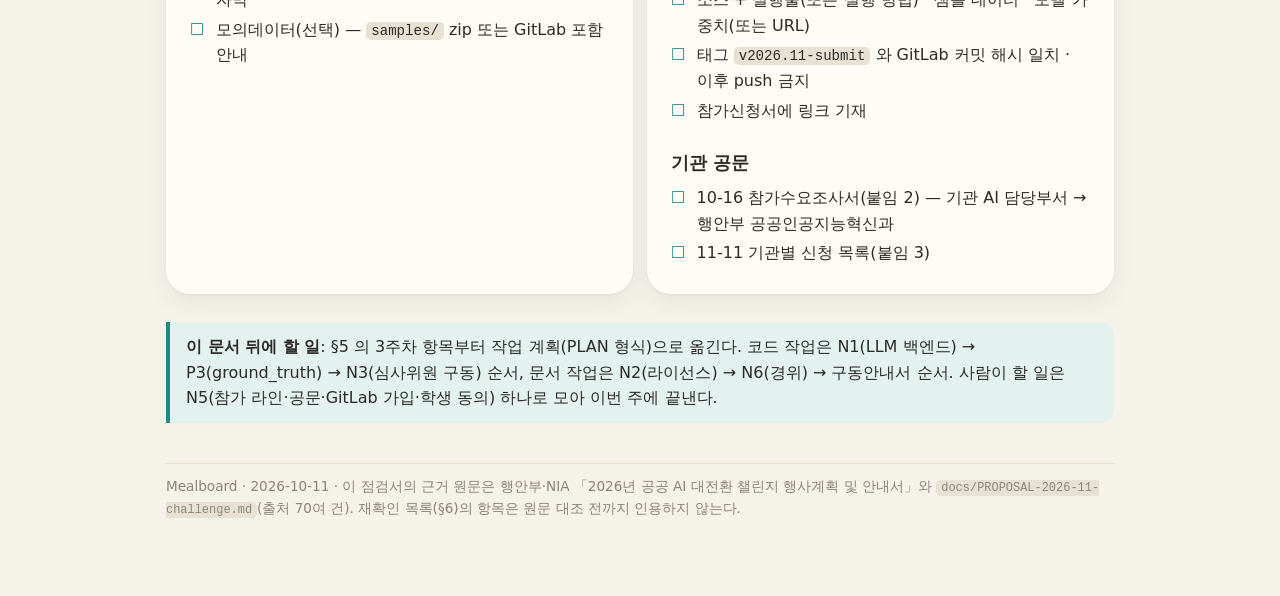
==== commit dd8d7b13: "docs: 점검서 — GitLab 주제는 공식 주제 하나만 Co-Authored-By: Claude Fable 5.1 <noreply@anthropic.com>" ====
--- a/docs/CHALLENGE-2026-11-review.html
+++ b/docs/CHALLENGE-2026-11-review.html
@@ -352,7 +352,7 @@
 <h3 style="margin-top:0">공공 GitLab (<code>gitlab.aigov.go.kr</code>)</h3>
 <ul class="chk">
 <li>회원가입 · 프로젝트 생성 · <b>공개 범위 비공개</b> — <b>완료 10-12</b>: 그룹 <code>kongju-hs</code>(비공개) 아래 <code>https://gitlab.aigov.go.kr/kongju-hs/mealboard</code>, 계정 이메일은 교육청(cne.go.kr) 주소(참가신청서 접수대표 이메일과 동일하게)</li>
-<li>설정 → 일반 → 주제(Topics): 공식 주제 <code>2026_challenge_session_1</code> — <b>완료 10-12</b>(+ ai · web-service)</li>
+<li>설정 → 일반 → 주제(Topics): 공식 주제 <code>2026_challenge_session_1</code> 하나만 — <b>완료 10-12</b></li>
 <li>README: 접속 주소 · 주요 기능 · 실행·작동 방법(심사위원 경로) · 라이선스 · 출처·크레딧</li>
 <li>소스 + 실행물(또는 실행 방법) · 샘플 데이터 · 모델 가중치(또는 URL)</li>
 <li>태그 <code>v2026.11-submit</code> 와 GitLab 커밋 해시 일치 · 이후 push 금지</li>
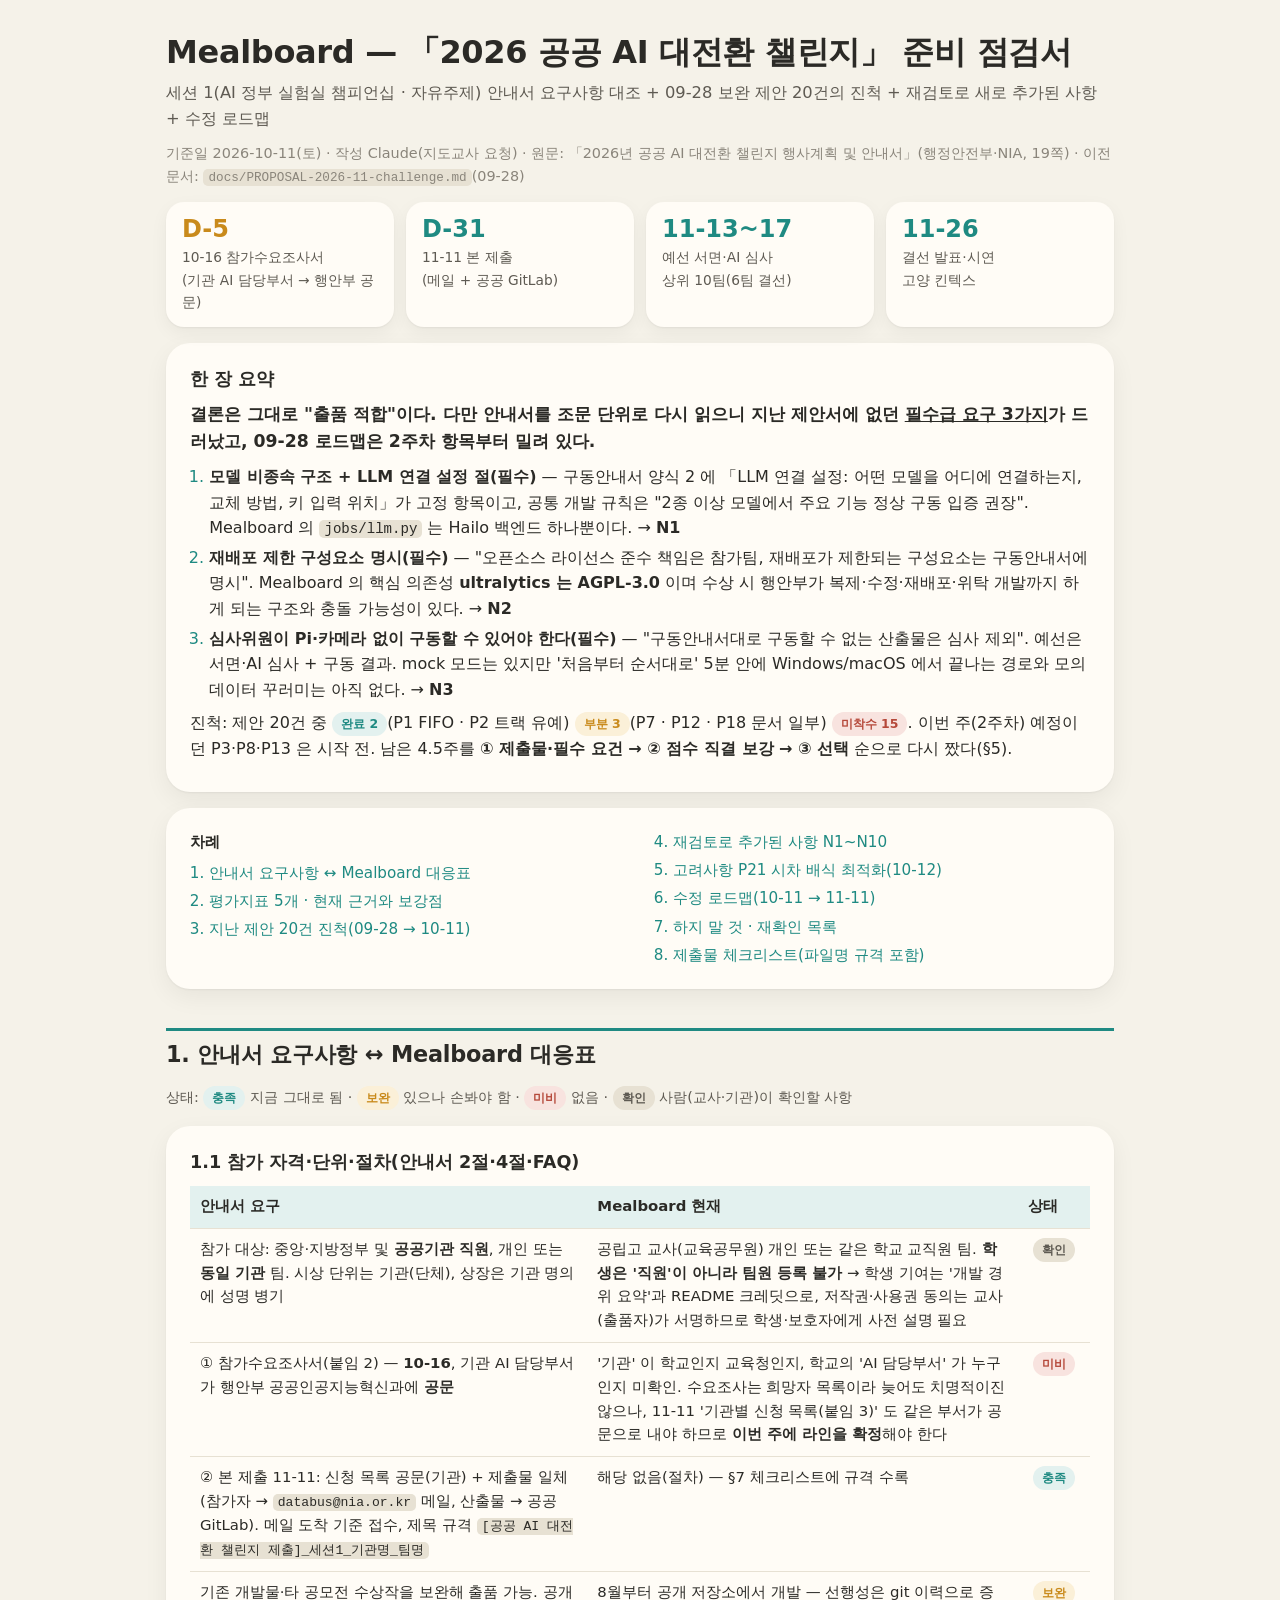
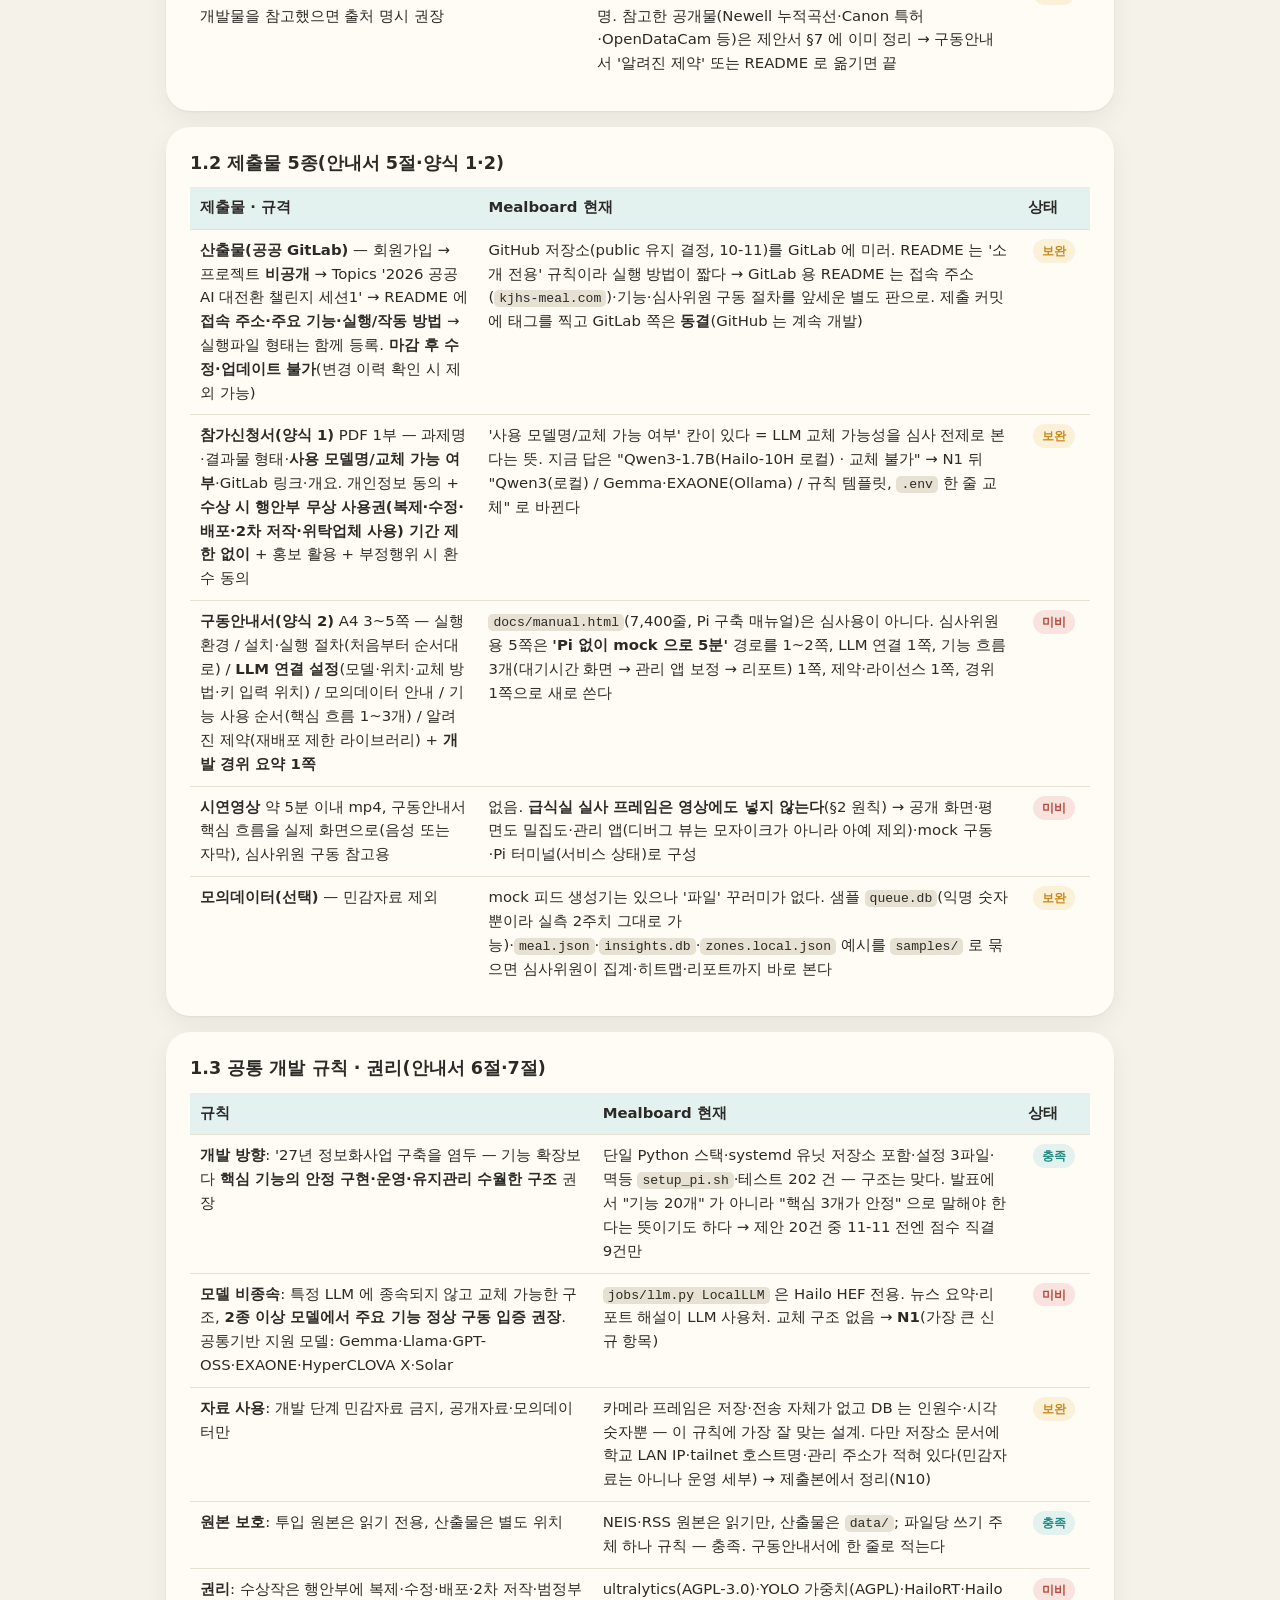
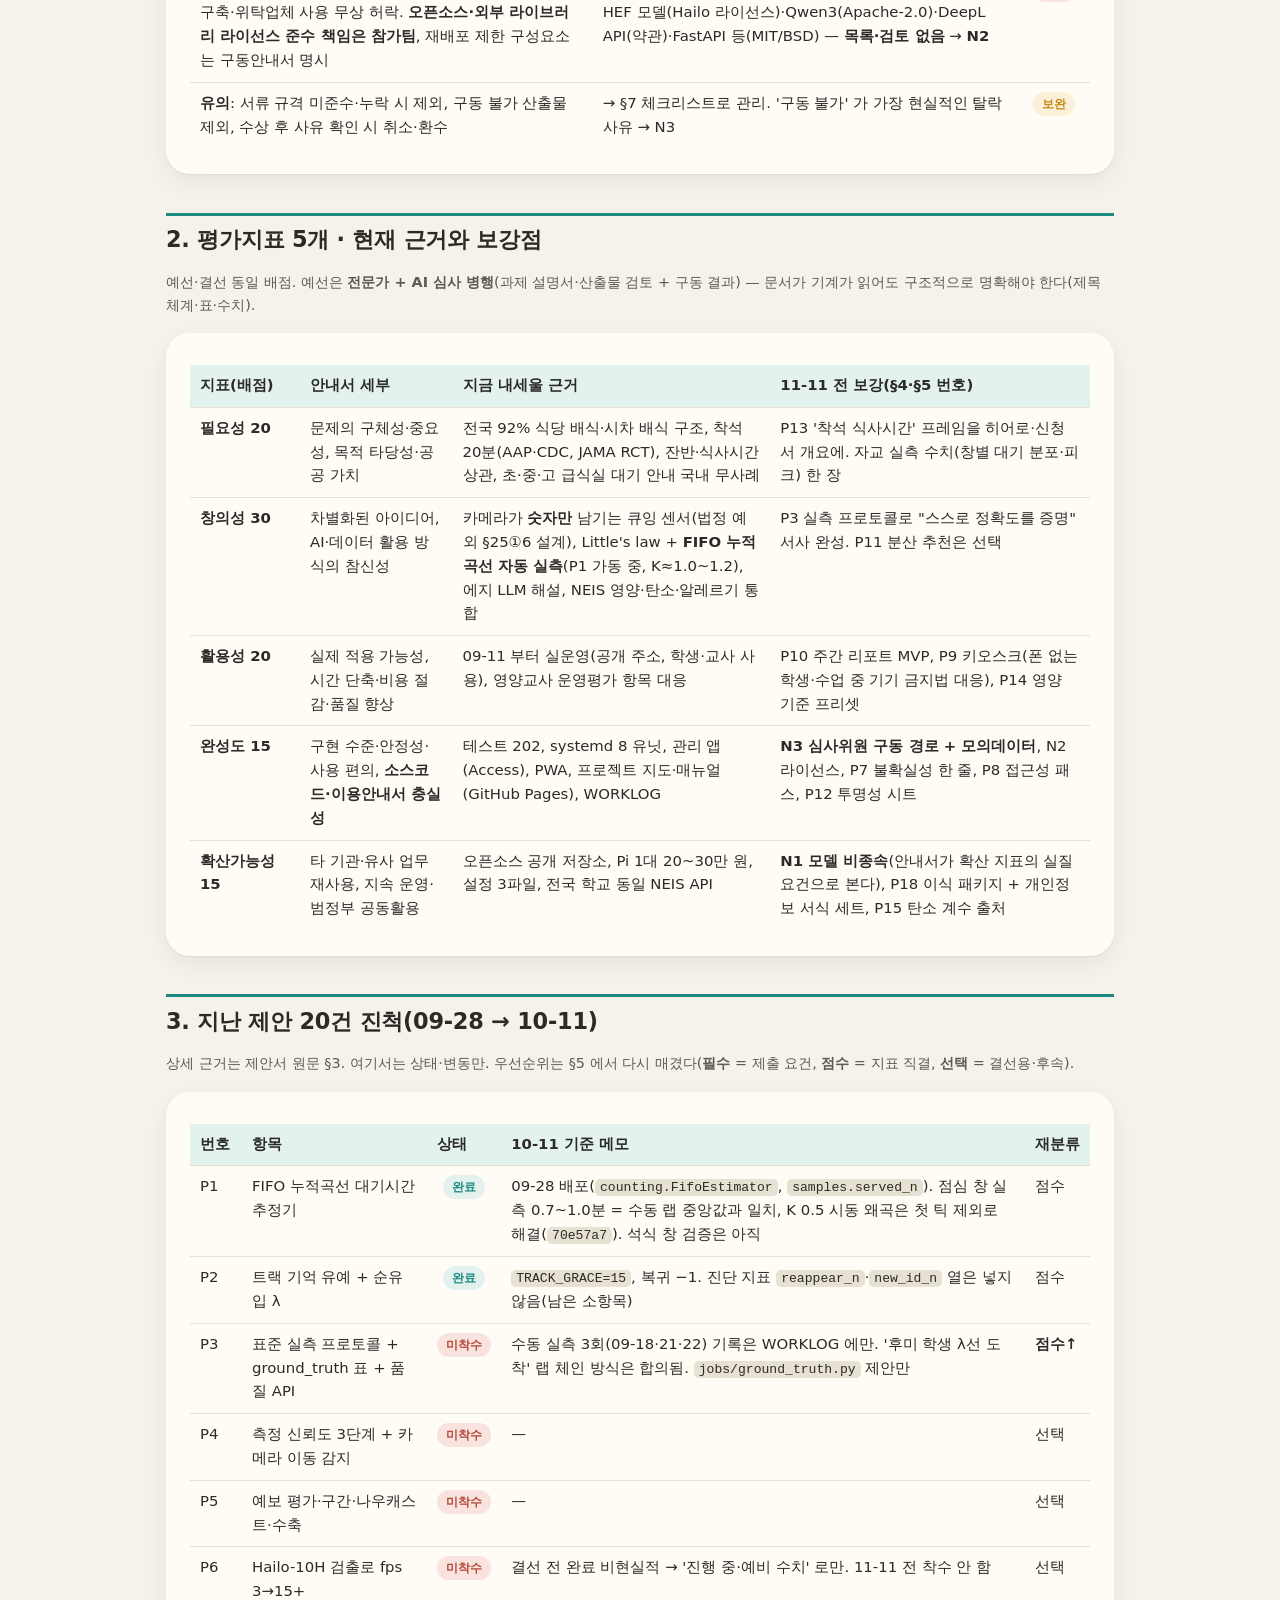
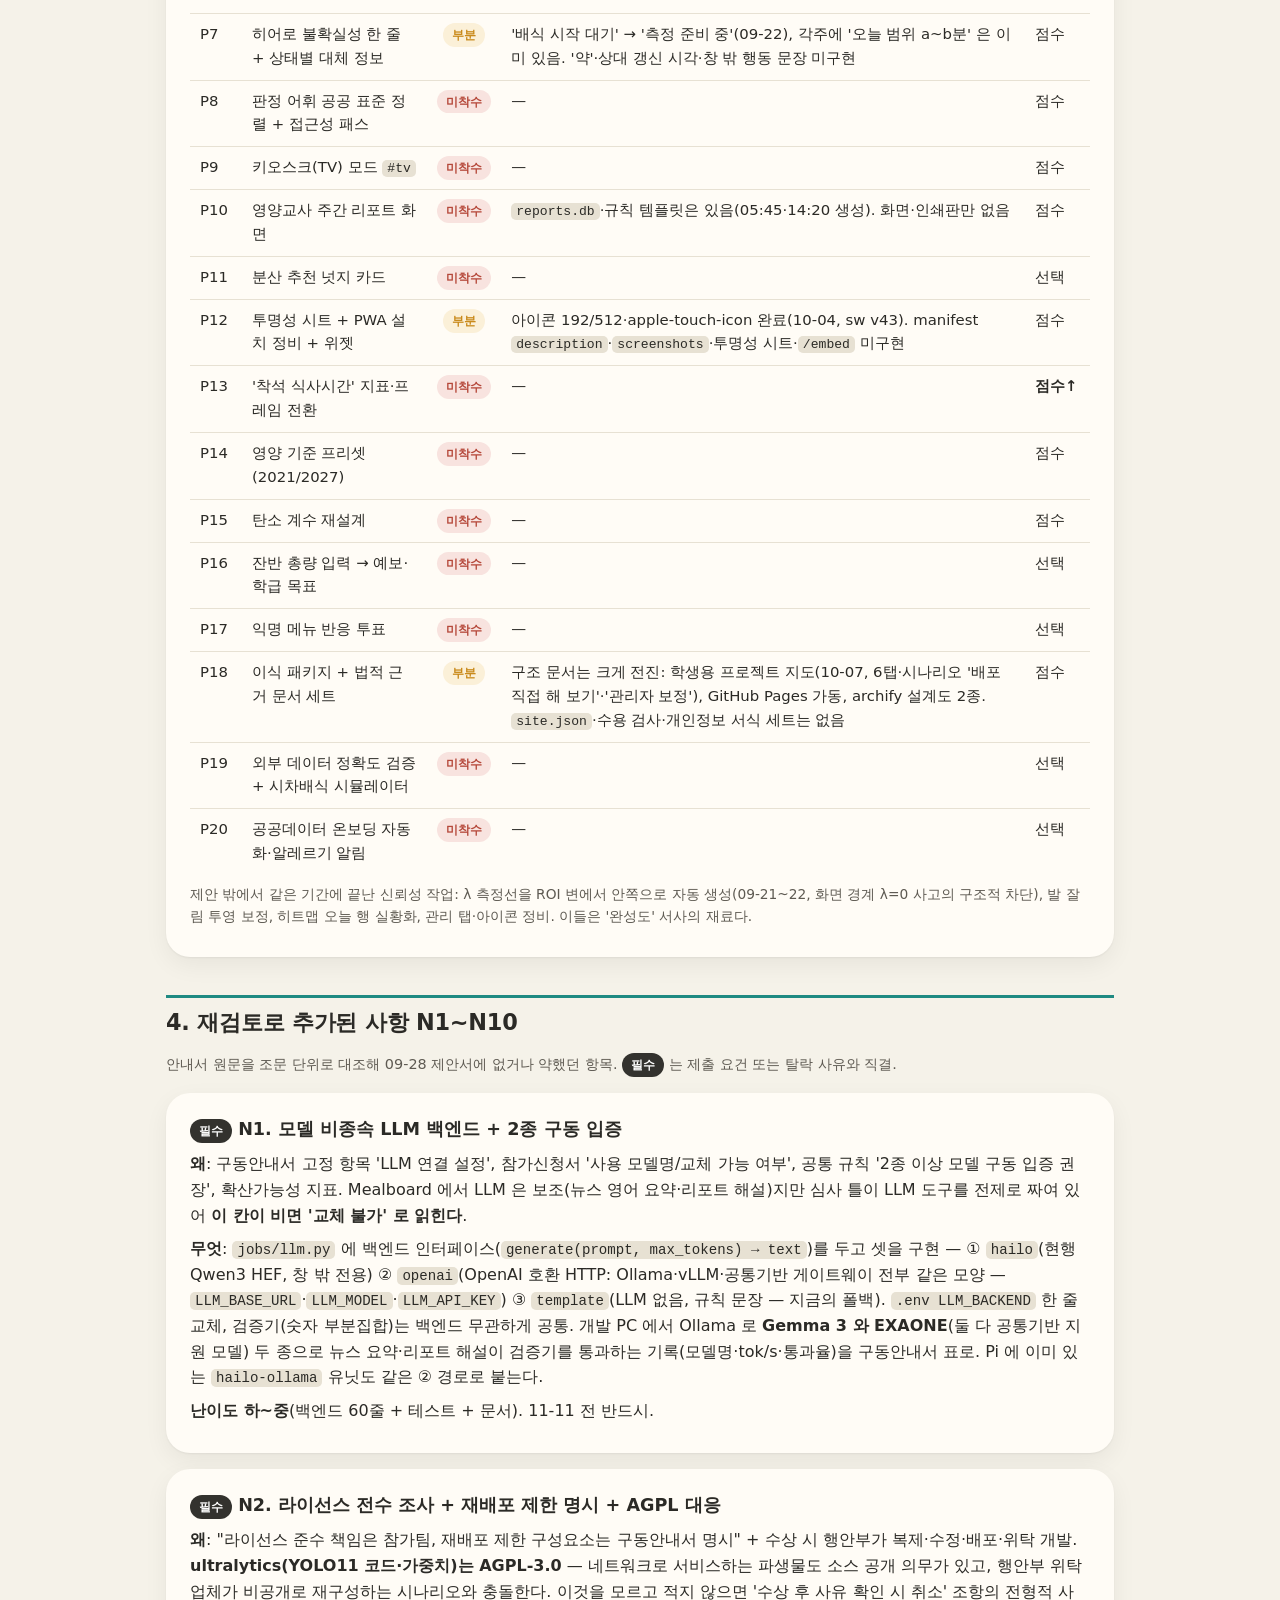
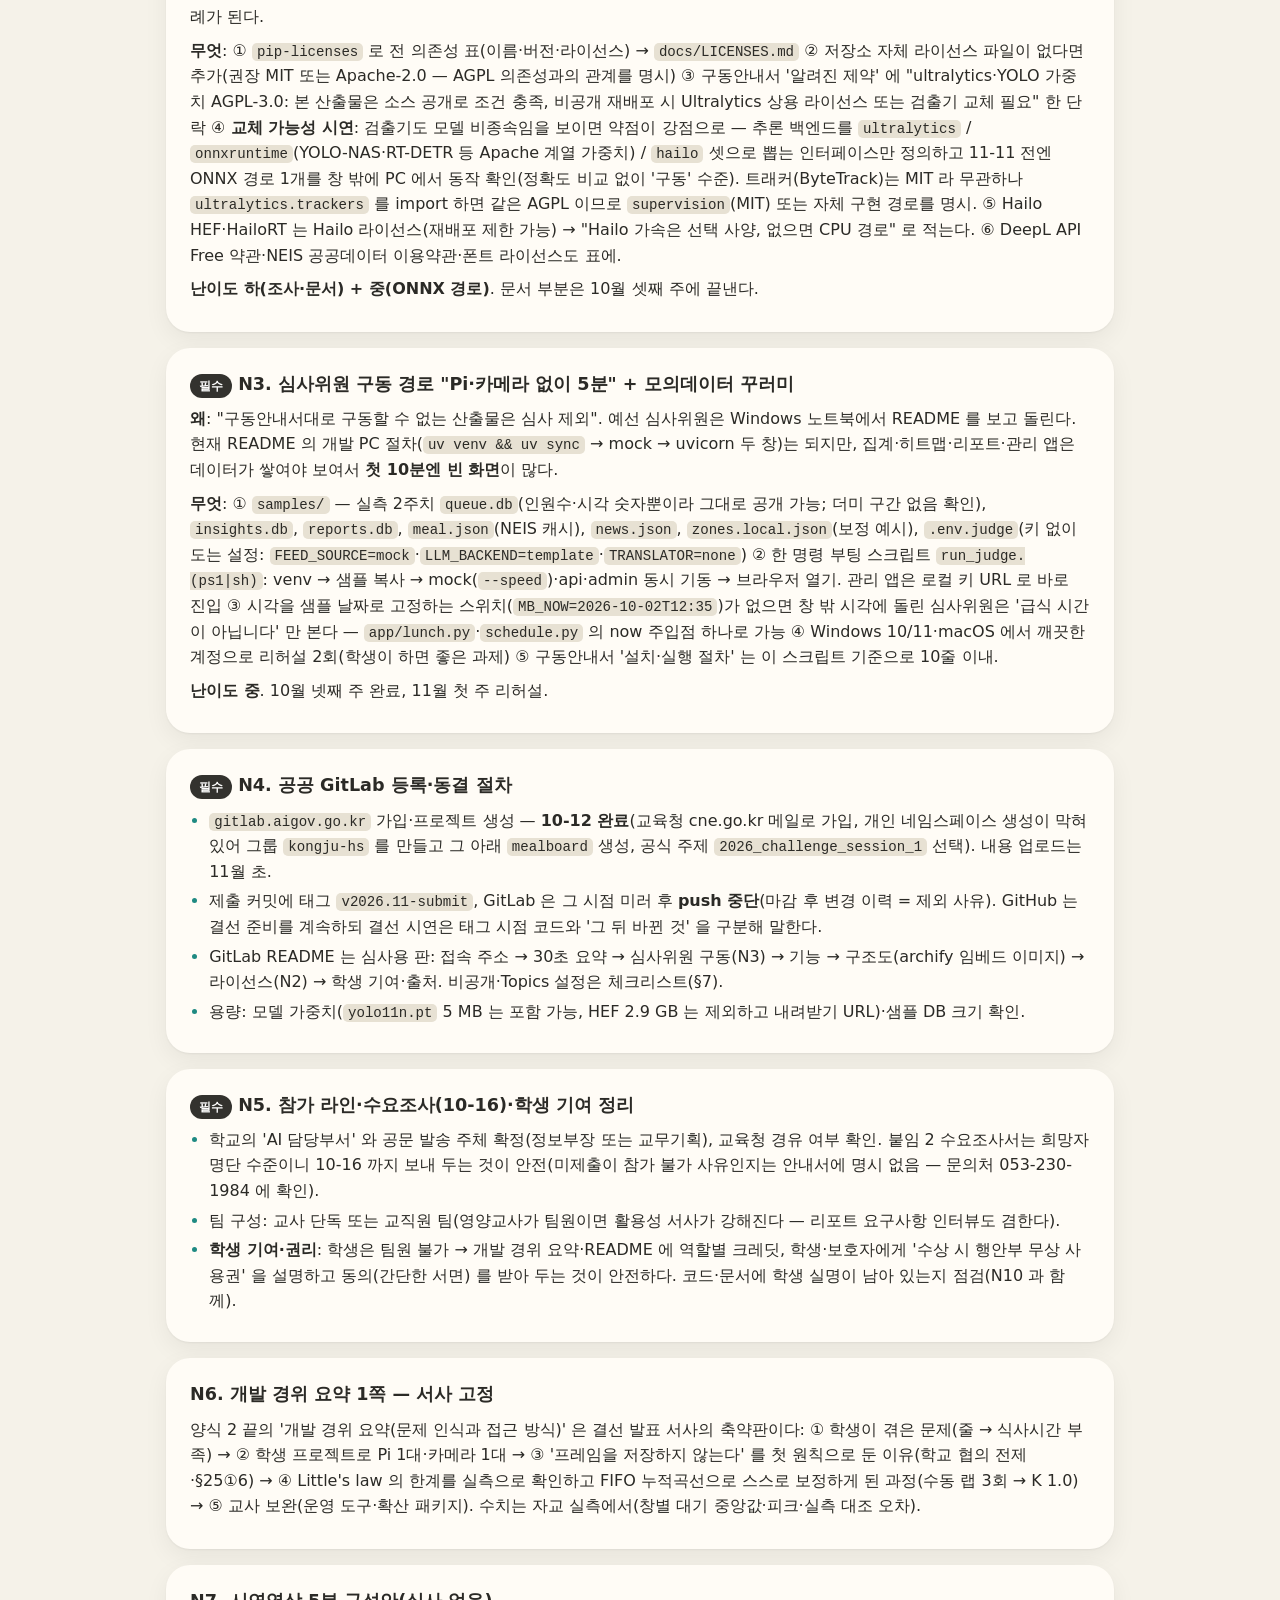
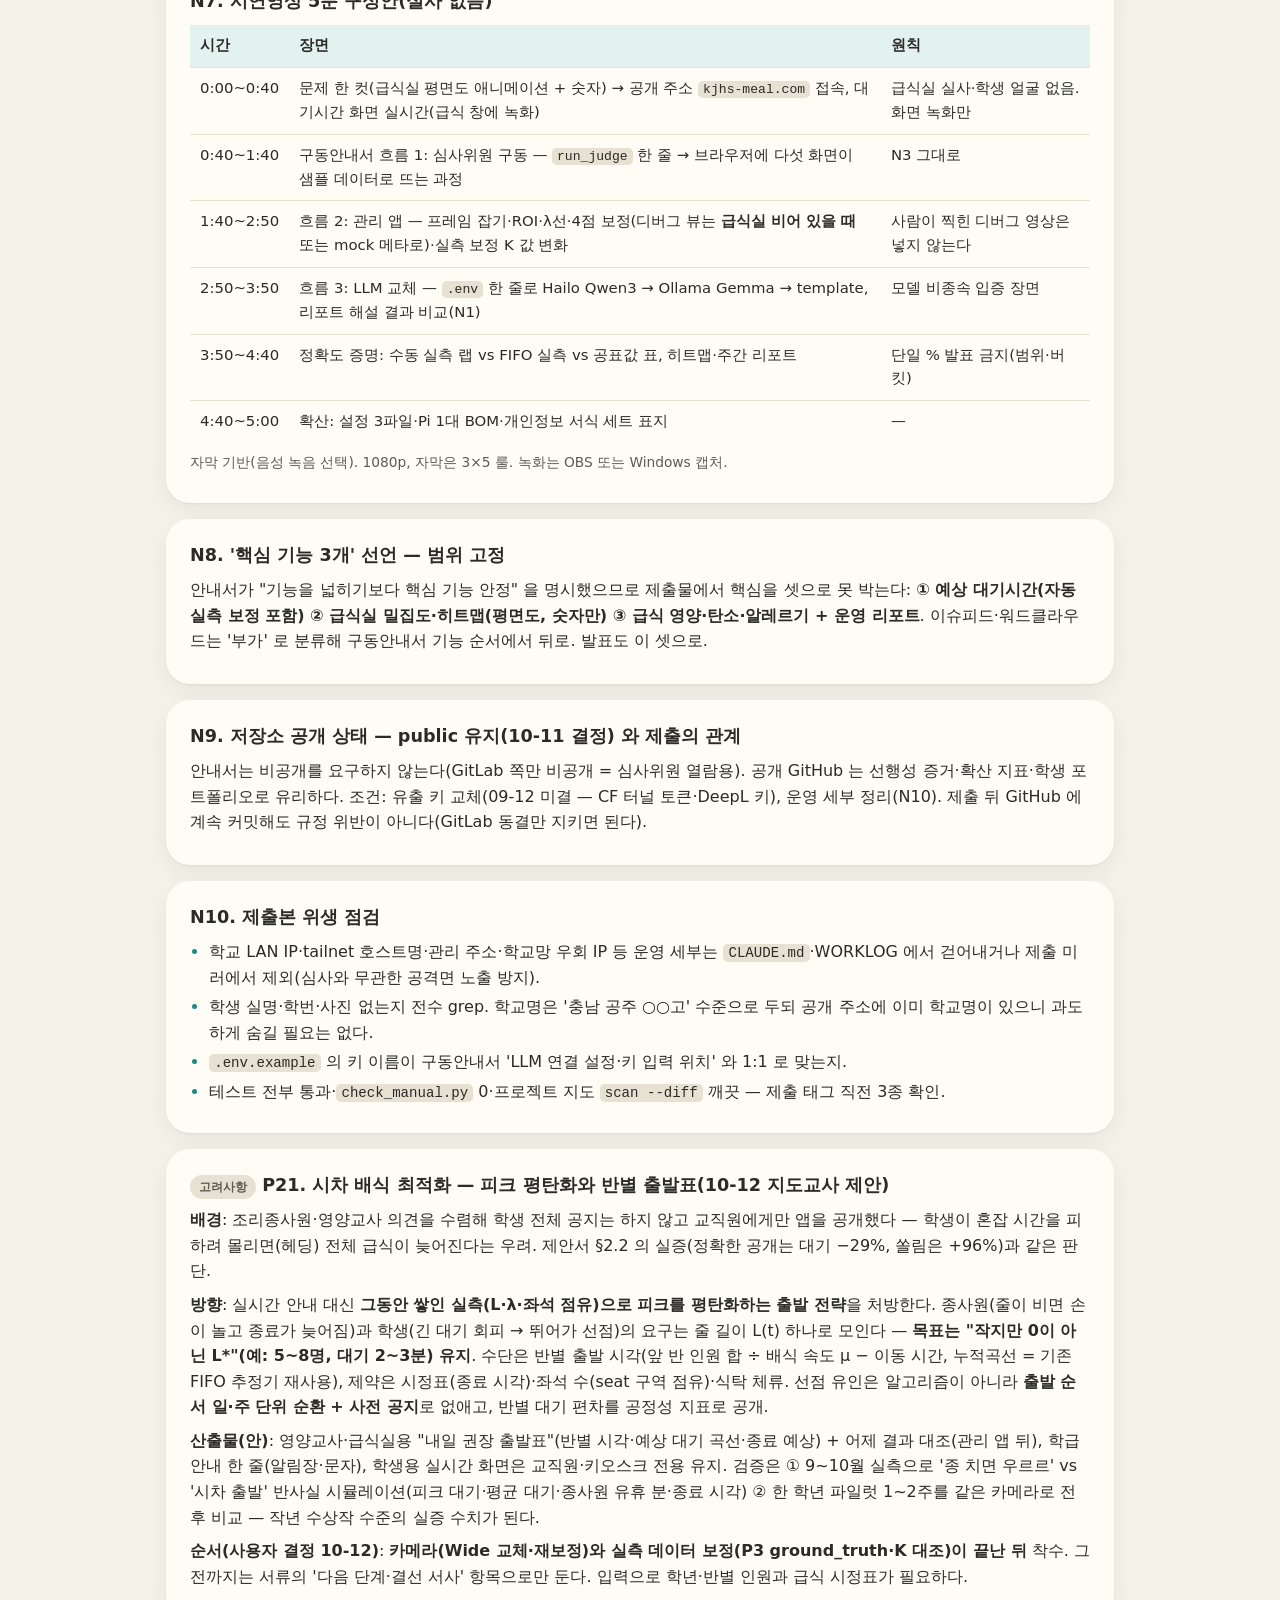
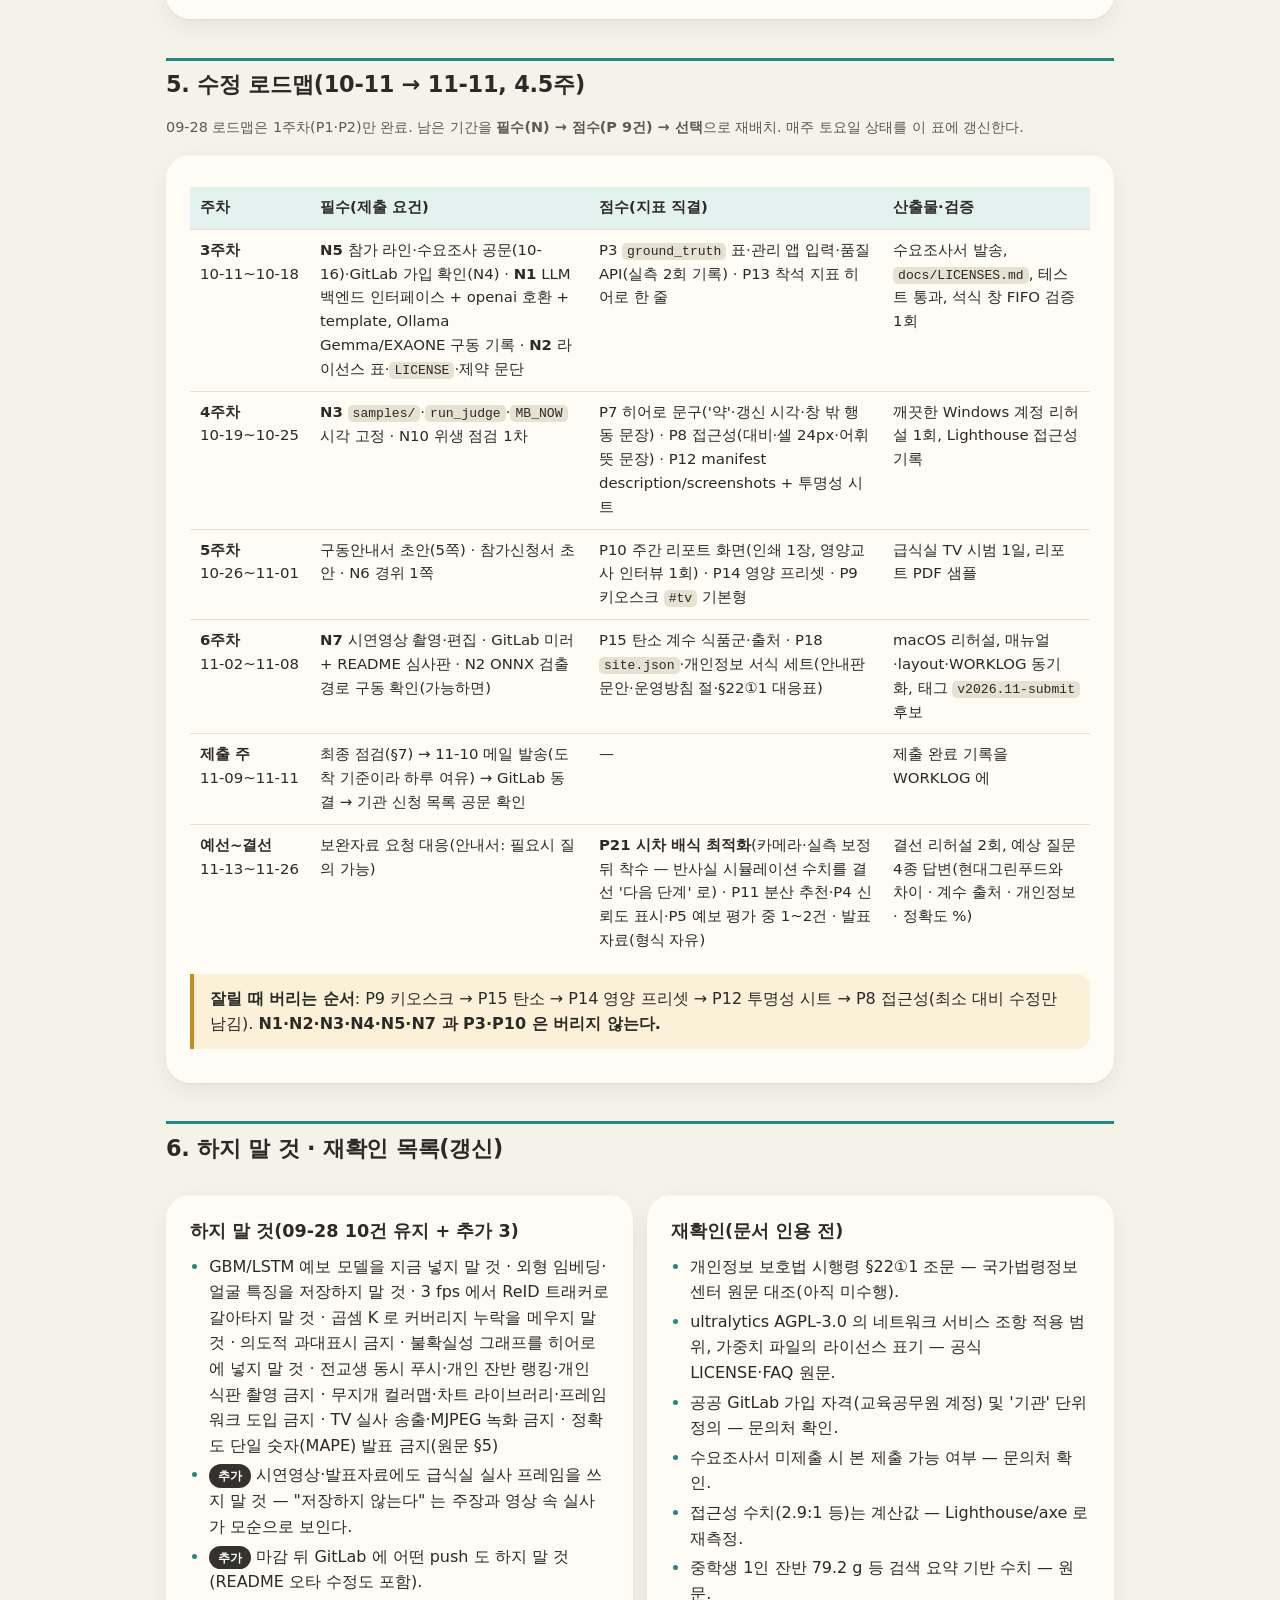
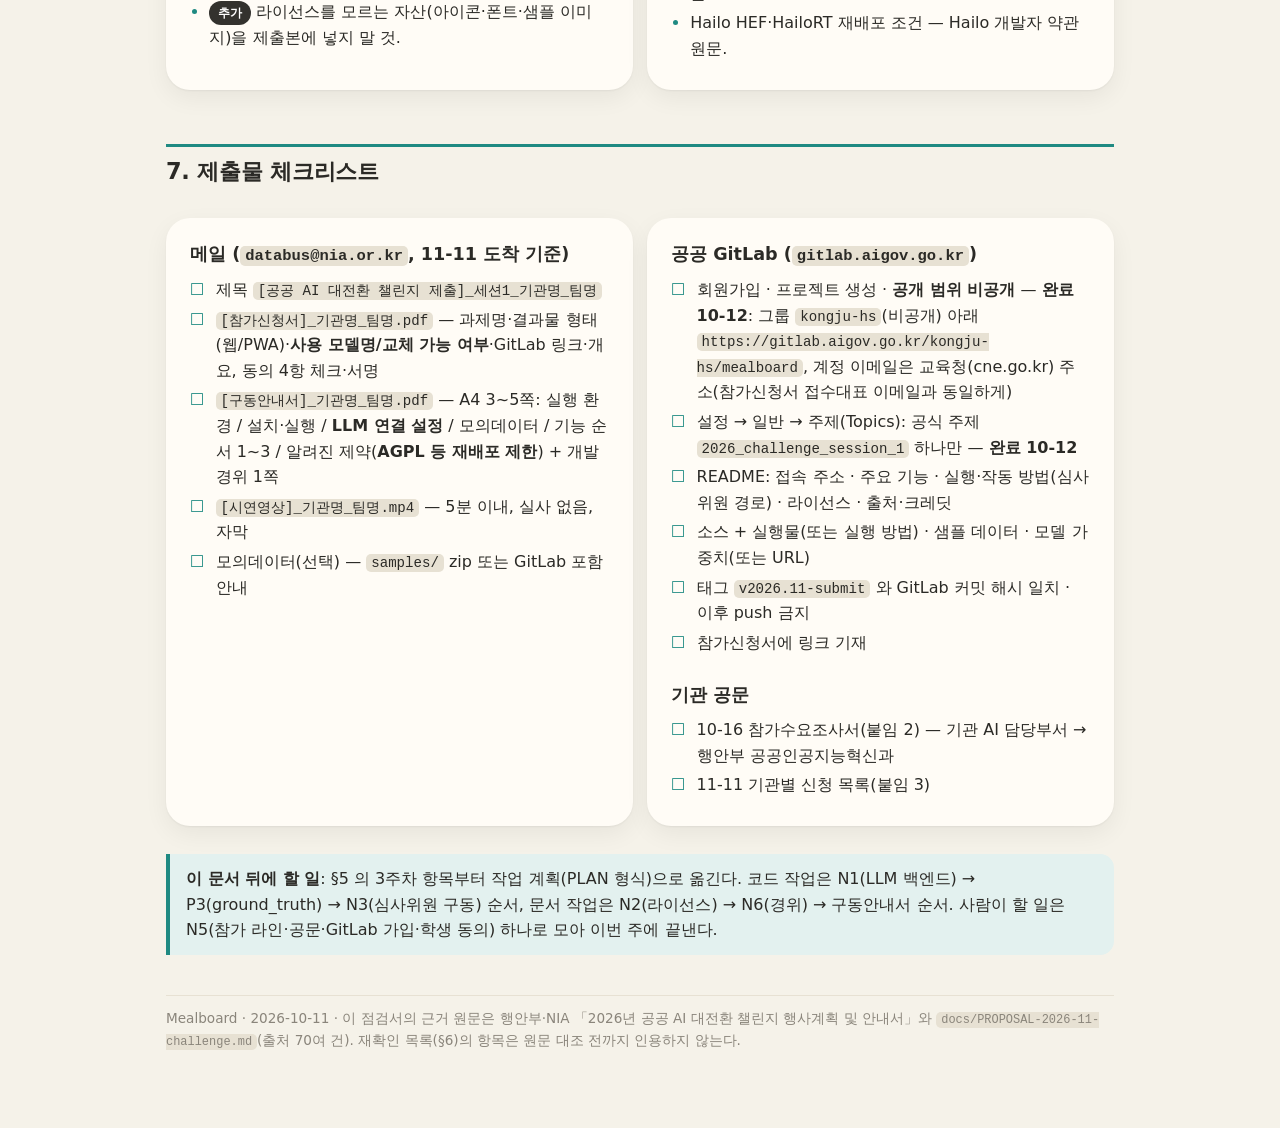
==== commit 4225f529: "docs: 고려사항 P21 시차 배식 최적화(피크 평탄화·반별 출발표) — 점검서·제안서·WORKLOG, 착수는 카메라·실측 보정 뒤 Co-Authored-By: Claude Fa" ====
--- a/docs/CHALLENGE-2026-11-review.html
+++ b/docs/CHALLENGE-2026-11-review.html
@@ -113,6 +113,7 @@
     <li><a href="#s2">평가지표 5개 · 현재 근거와 보강점</a></li>
     <li><a href="#s3">지난 제안 20건 진척(09-28 → 10-11)</a></li>
     <li><a href="#s4">재검토로 추가된 사항 N1~N10</a></li>
+    <li><a href="#s4">고려사항 P21 시차 배식 최적화(10-12)</a></li>
     <li><a href="#s5">수정 로드맵(10-11 → 11-11)</a></li>
     <li><a href="#s6">하지 말 것 · 재확인 목록</a></li>
     <li><a href="#s7">제출물 체크리스트(파일명 규격 포함)</a></li>
@@ -292,6 +293,14 @@
 </ul>
 </div>
 
+<div class="card">
+<h3 style="margin-top:0"><span class="tag gray">고려사항</span> P21. 시차 배식 최적화 — 피크 평탄화와 반별 출발표(10-12 지도교사 제안)</h3>
+<p><b>배경</b>: 조리종사원·영양교사 의견을 수렴해 학생 전체 공지는 하지 않고 교직원에게만 앱을 공개했다 — 학생이 혼잡 시간을 피하려 몰리면(헤딩) 전체 급식이 늦어진다는 우려. 제안서 §2.2 의 실증(정확한 공개는 대기 −29%, 쏠림은 +96%)과 같은 판단.</p>
+<p><b>방향</b>: 실시간 안내 대신 <b>그동안 쌓인 실측(L·λ·좌석 점유)으로 피크를 평탄화하는 출발 전략</b>을 처방한다. 종사원(줄이 비면 손이 놀고 종료가 늦어짐)과 학생(긴 대기 회피 → 뛰어가 선점)의 요구는 줄 길이 L(t) 하나로 모인다 — <b>목표는 "작지만 0이 아닌 L*"(예: 5~8명, 대기 2~3분) 유지</b>. 수단은 반별 출발 시각(앞 반 인원 합 ÷ 배식 속도 μ − 이동 시간, 누적곡선 = 기존 FIFO 추정기 재사용), 제약은 시정표(종료 시각)·좌석 수(seat 구역 점유)·식탁 체류. 선점 유인은 알고리즘이 아니라 <b>출발 순서 일·주 단위 순환 + 사전 공지</b>로 없애고, 반별 대기 편차를 공정성 지표로 공개.</p>
+<p><b>산출물(안)</b>: 영양교사·급식실용 "내일 권장 출발표"(반별 시각·예상 대기 곡선·종료 예상) + 어제 결과 대조(관리 앱 뒤), 학급 안내 한 줄(알림장·문자), 학생용 실시간 화면은 교직원·키오스크 전용 유지. 검증은 ① 9~10월 실측으로 '종 치면 우르르' vs '시차 출발' 반사실 시뮬레이션(피크 대기·평균 대기·종사원 유휴 분·종료 시각) ② 한 학년 파일럿 1~2주를 같은 카메라로 전후 비교 — 작년 수상작 수준의 실증 수치가 된다.</p>
+<p><b>순서(사용자 결정 10-12)</b>: <b>카메라(Wide 교체·재보정)와 실측 데이터 보정(P3 ground_truth·K 대조)이 끝난 뒤</b> 착수. 그 전까지는 서류의 '다음 단계·결선 서사' 항목으로만 둔다. 입력으로 학년·반별 인원과 급식 시정표가 필요하다.</p>
+</div>
+
 <!-- ============ 5 ============ -->
 <h2 id="s5" class="pb">5. 수정 로드맵(10-11 → 11-11, 4.5주)</h2>
 <p class="note">09-28 로드맵은 1주차(P1·P2)만 완료. 남은 기간을 <b>필수(N) → 점수(P 9건) → 선택</b>으로 재배치. 매주 토요일 상태를 이 표에 갱신한다.</p>
@@ -304,7 +313,7 @@
 <tr><td><b>5주차</b><br>10-26~11-01</td><td>구동안내서 초안(5쪽) · 참가신청서 초안 · N6 경위 1쪽</td><td>P10 주간 리포트 화면(인쇄 1장, 영양교사 인터뷰 1회) · P14 영양 프리셋 · P9 키오스크 <code>#tv</code> 기본형</td><td>급식실 TV 시범 1일, 리포트 PDF 샘플</td></tr>
 <tr><td><b>6주차</b><br>11-02~11-08</td><td><b>N7</b> 시연영상 촬영·편집 · GitLab 미러 + README 심사판 · N2 ONNX 검출 경로 구동 확인(가능하면)</td><td>P15 탄소 계수 식품군·출처 · P18 <code>site.json</code>·개인정보 서식 세트(안내판 문안·운영방침 절·§22①1 대응표)</td><td>macOS 리허설, 매뉴얼·layout·WORKLOG 동기화, 태그 <code>v2026.11-submit</code> 후보</td></tr>
 <tr><td><b>제출 주</b><br>11-09~11-11</td><td>최종 점검(§7) → 11-10 메일 발송(도착 기준이라 하루 여유) → GitLab 동결 → 기관 신청 목록 공문 확인</td><td>—</td><td>제출 완료 기록을 WORKLOG 에</td></tr>
-<tr><td><b>예선~결선</b><br>11-13~11-26</td><td>보완자료 요청 대응(안내서: 필요시 질의 가능)</td><td>P11 분산 추천·P4 신뢰도 표시·P5 예보 평가 중 1~2건을 결선 '다음 단계' 로 · 발표자료(형식 자유)</td><td>결선 리허설 2회, 예상 질문 4종 답변(현대그린푸드와 차이 · 계수 출처 · 개인정보 · 정확도 %)</td></tr>
+<tr><td><b>예선~결선</b><br>11-13~11-26</td><td>보완자료 요청 대응(안내서: 필요시 질의 가능)</td><td><b>P21 시차 배식 최적화</b>(카메라·실측 보정 뒤 착수 — 반사실 시뮬레이션 수치를 결선 '다음 단계' 로) · P11 분산 추천·P4 신뢰도 표시·P5 예보 평가 중 1~2건 · 발표자료(형식 자유)</td><td>결선 리허설 2회, 예상 질문 4종 답변(현대그린푸드와 차이 · 계수 출처 · 개인정보 · 정확도 %)</td></tr>
 </tbody></table>
 <div class="box warn"><b>잘릴 때 버리는 순서</b>: P9 키오스크 → P15 탄소 → P14 영양 프리셋 → P12 투명성 시트 → P8 접근성(최소 대비 수정만 남김). <b>N1·N2·N3·N4·N5·N7 과 P3·P10 은 버리지 않는다.</b></div>
 </div>
